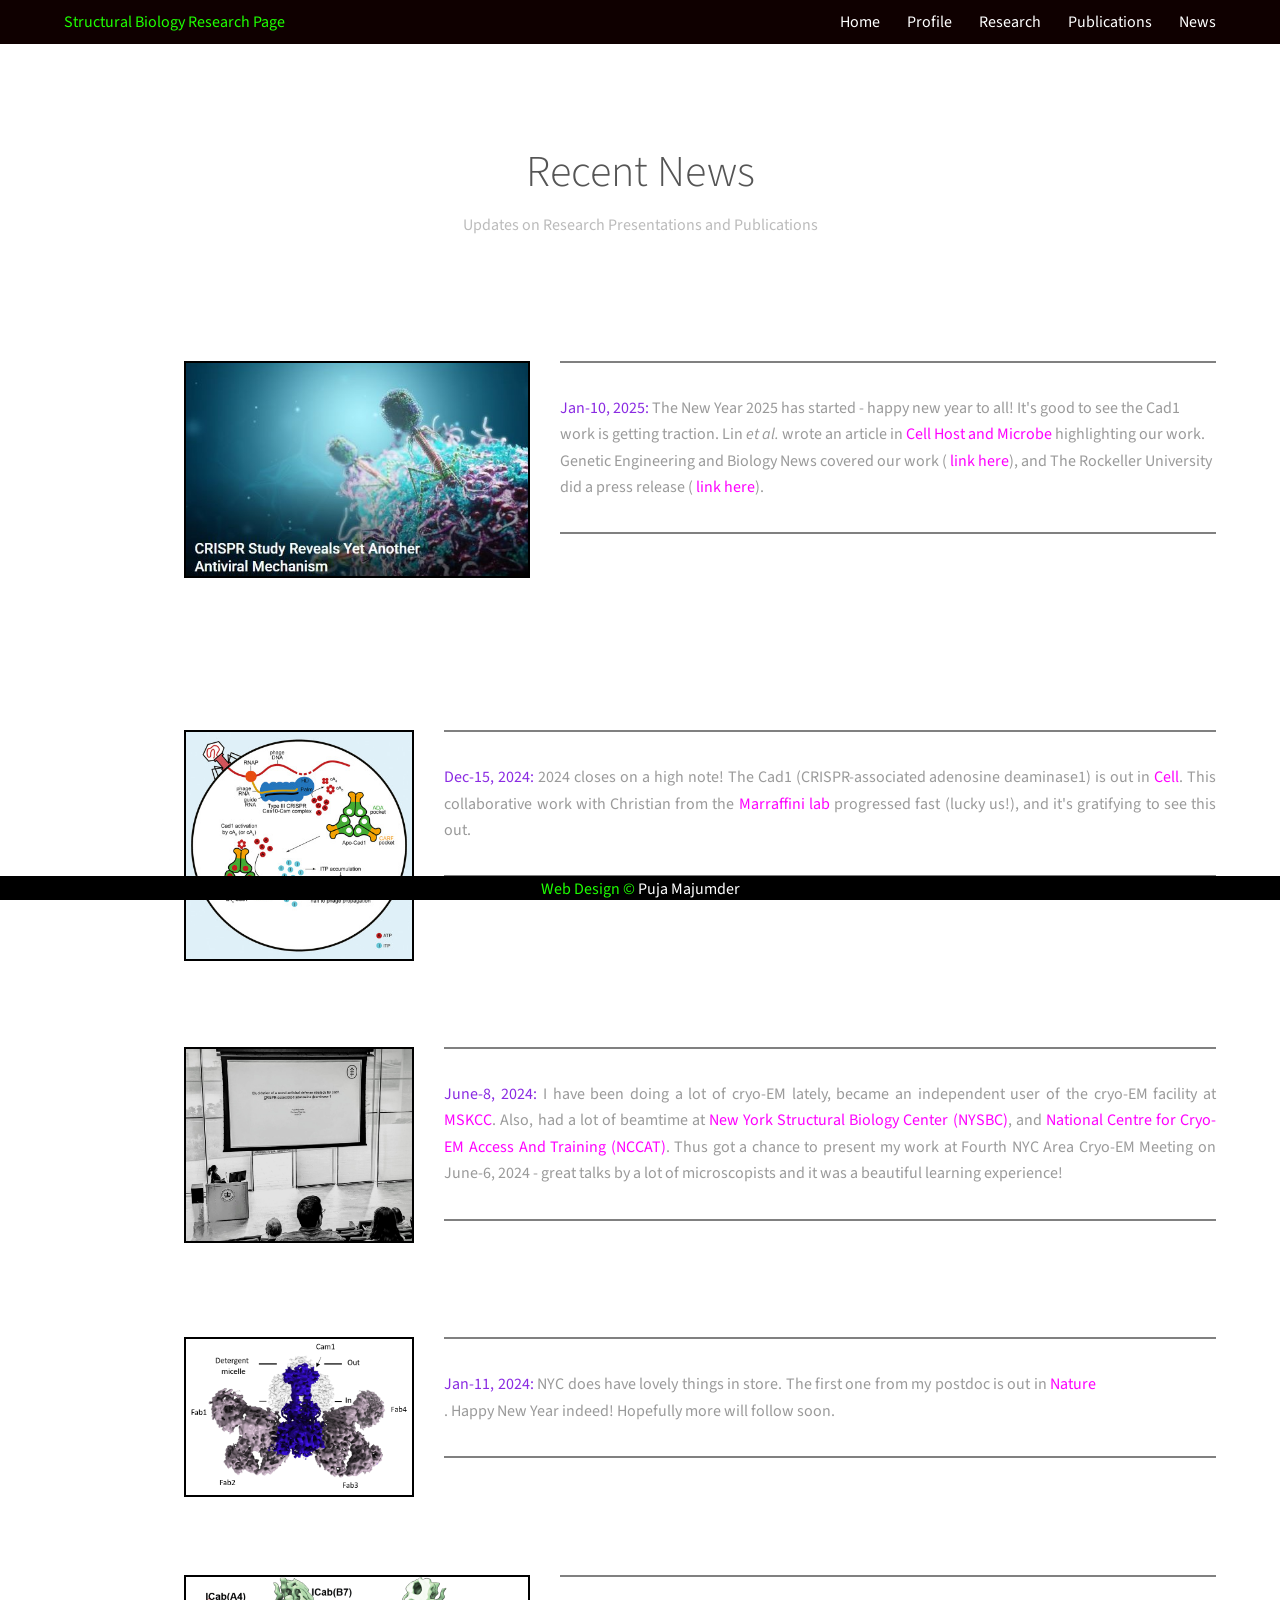
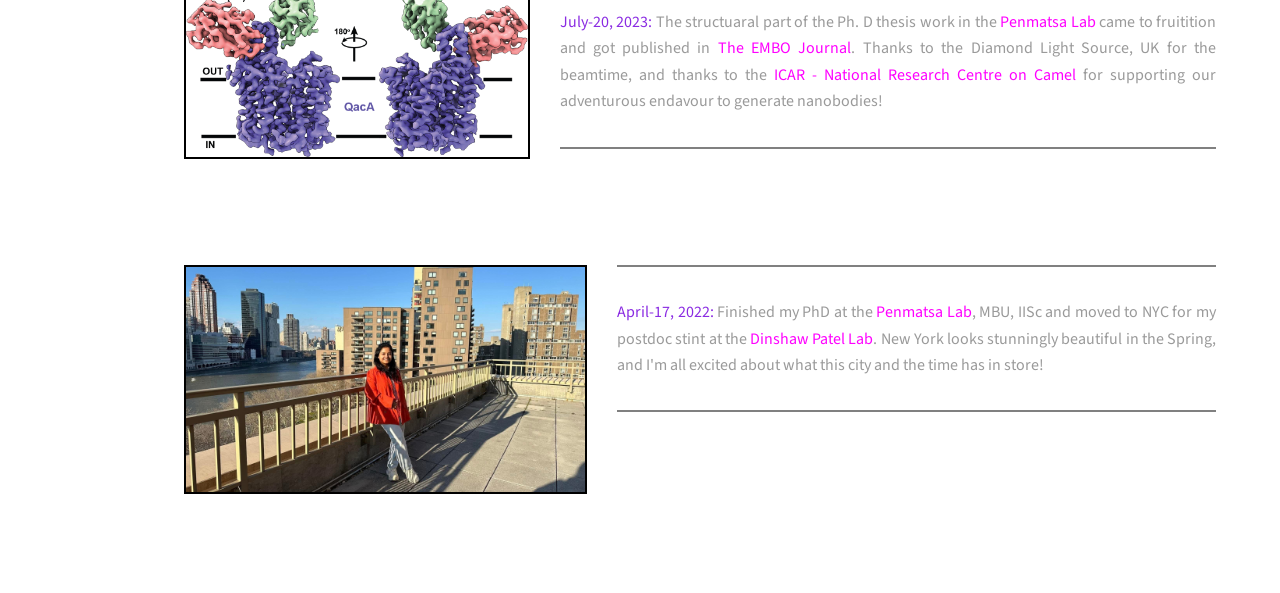
==== News.html @ 88f02978 "web1" ====
<!DOCTYPE HTML>
<!--
	Ahin's Research Page
	Designed by Ahin Roy from the 
	PROJECTION by Templated code 
-->
<html>
	<head>
		<title>News Page</title>
		<meta charset="utf-8" />
		<meta name="viewport" content="width=device-width, initial-scale=1" />
		<link rel="stylesheet" href="assets/css/main.css" />
	</head>
	<body class="subpage">

				<!-- Header -->
				<header id="header">
					<div class="inner">
						<a href="index.html" class="logo"><span style="color:rgb(30, 255, 0)">Structural Biology Research Page</span></a>
						<nav id="nav">
							<a href="index.html">Home</a>
							<a href="Team.html">Profile</a>
							<a href="Research.html">Research</a>
							<a href="Publications.html">Publications</a>
							<a href="News.html">News</a>

						</nav>
						<a href="#navPanel" class="navPanelToggle"><span class="fa fa-bars"></span></a>
					</div>
				</header>


		<!--Research-->
			<section id="Research" class="wrapper">
				
				<div class="inner">
					<header class="align-center">
						<h2>Recent News</h2>
						<p>Updates on Research Presentations and Publications</p>
					</header>
				</div>
				<br>


				<div class="inner">
					<img src="images/news/2025-Press_release.JPG" align="left" style="width: 30%; height: 30%; border: 2px solid black; margin: 0px 30px 0px 120px;"/>
					<hr style="height:2px;border-width:0;color:gray;background-color:gray">
					<p style="text-align:left; margin-right: 0px"> <span style="color:blueviolet;">Jan-10, 2025:</span> 
					The New Year 2025 has started - happy new year to all! It's good to see the Cad1 work is getting traction. Lin <i>et al.</i> wrote an article in 
					<a href="https://www.cell.com/cell-host-microbe/abstract/S1931-3128(24)00480-3" style="color:magenta; text-decoration:none"> Cell Host and Microbe</a> highlighting our work.
					Genetic Engineering and Biology News covered our work (<a href="https://www.genengnews.com/topics/genome-editing/crispr-study-reveals-yet-another-antiviral-mechanism/" style="color:magenta; text-decoration:none"> link here</a>),
					and The Rockeller University did a press release (<a href="https://www.rockefeller.edu/news/36859-a-new-chemistry-for-crispr/" style="color:magenta; text-decoration:none"> link here</a>).
					</p>
					<hr style="height:2px;border-width:0;color:gray;background-color:gray"> 
				</div>
					<br>
					<br>
					<br>
					<br>
					<br>



			<div class="inner">
				<img src="images/news/cell.jpg" align="left" style="width: 20%; height: 20%; border: 2px solid black; margin: 0px 30px 0px 120px;"/>
				<hr style="height:2px;border-width:0;color:gray;background-color:gray">
				<p style="text-align:justify; margin-right: 0px"> <span style="color:blueviolet;">Dec-15, 2024:</span> 
				2024 closes on a high note! The Cad1 (CRISPR-associated adenosine deaminase1) is out in <a href="https://doi.org/10.1016/j.cell.2024.10.002" style="color:magenta; text-decoration:none">Cell</a>.
				This collaborative work with Christian from the <a href="https://marraffini.rockefeller.edu/" style="color:magenta; text-decoration:none"> Marraffini lab</a> 
				progressed fast (lucky us!), and it's gratifying to see this out.  
				</p>
				<hr style="height:2px;border-width:0;color:gray;background-color:gray"> 
			</div>
				<br>
				<br>
				<br>
				<br>


			<div class="inner">
				<img src="images/news/NYC-meet.jpeg" align="left" style="width: 20%; height: 20%; border: 2px solid black; margin: 0px 30px 0px 120px;"/>
				<hr style="height:2px;border-width:0;color:gray;background-color:gray">
				<p style="text-align:justify; margin-right: 0px"> <span style="color:blueviolet;">June-8, 2024:</span> 
				I have been doing a lot of cryo-EM lately, became an independent user of the cryo-EM facility at <a href="https://www.mskcc.org/research/ski/core-facilities/structural-biology/ " style="color:magenta; text-decoration:none"> MSKCC</a>.
				Also, had a lot of beamtime at 
				<a href="https://nysbc.org/" style="color:magenta; text-decoration:none"> New York Structural Biology Center (NYSBC)</a>,
				and <a href="https://nccat.nysbc.org/" style="color:magenta; text-decoration:none"> National Centre for Cryo-EM Access And Training (NCCAT)</a>.
				Thus got a chance to present my work at Fourth NYC Area Cryo-EM Meeting on June-6, 2024 - great talks by a lot of microscopists and it was a beautiful learning 
				experience! 
				</p>
				<hr style="height:2px;border-width:0;color:gray;background-color:gray"> 
			</div>
				<br>
				<br>
			

			<div class="inner">
				<img src="images/news/Cam-1.png" align="left" style="width: 20%; height: 20%; border: 2px solid black; margin: 0px 30px 0px 120px;"/>
				<hr style="height:2px;border-width:0;color:gray;background-color:gray">
				<p style="text-align:justify; margin-right: 120px"> <span style="color:blueviolet;">Jan-11, 2024:</span> 
				 NYC does have lovely things in store. The first one from my postdoc is out in 
				<a href="https://doi.org/10.1038/s41586-023-06902-y" style="color:magenta; text-decoration:none"> Nature</a> </span>. Happy New Year indeed! 
				Hopefully more will follow soon.
				</p>
				<hr style="height:2px;border-width:0;color:gray;background-color:gray"> 
			</div>
				<br>
				<br>				

			
			<div class="inner">
				<img src="images/news/Qac-A.png" align="left" style="width: 30%; height: 30%; border: 2px solid black; margin: 0px 30px 0px 120px;"/>
				<hr style="height:2px;border-width:0;color:gray;background-color:gray">
				<p style="text-align:justify; margin-right: 0px"> <span style="color:blueviolet;">July-20, 2023:</span> 
				The structuaral part of the Ph. D thesis work in the <a href="https://aplabmbu.weebly.com/" style="color:magenta; text-decoration:none">Penmatsa Lab</a> came to 
				fruitition and got published in <a href="https://doi.org/10.15252/embj.2023113418" style="color:magenta; text-decoration:none"> The EMBO Journal</a>. Thanks to 
				the Diamond Light Source, UK for the beamtime, and thanks to the <a href="https://nrccamel.icar.gov.in/" style="color:magenta; text-decoration:none"> 
				ICAR - National Research Centre on Camel</a> for supporting our adventurous endavour to generate nanobodies! 
				</p>
				<hr style="height:2px;border-width:0;color:gray;background-color:gray"> 
			</div>
				<br>
				<br>	


			<div class="inner">
				<img src="images/news/NYC-move.jpeg" align="left" style="width: 35%; height: 35%; border: 2px solid black; margin: 0px 30px 0px 120px;"/>
				<hr style="height:2px;border-width:0;color:gray;background-color:gray">
				<p style="text-align:justify; margin-right: 0px"> <span style="color:blueviolet;">April-17, 2022:</span> 
					Finished my PhD at the <a href="https://aplabmbu.weebly.com/" style="color:magenta; text-decoration:none">Penmatsa Lab</a>, MBU, IISc and moved to 
					NYC for my postdoc stint at the <a href="https://www.mskcc.org/research/ski/labs/dinshaw-patel" style="color:magenta; text-decoration:none">Dinshaw Patel Lab</a>. 
					New York looks stunningly beautiful in the Spring, and I'm all excited about what this city and the time has in store! 
				</p>
				<hr style="height:2px;border-width:0;color:gray;background-color:gray"> 
			</div>
				<br>
				<br>


			</section>
				


		<!-- Footer -->
		<style>
			.footer {
			  position: fixed;
			  left: 0;
			  bottom: 0;
			  height: 1.5rem;
			  width: 100%;
			  background-color: black;
			  color: rgb(255, 255, 255);
			  text-align: center;
			}
			</style>
			
			<div class="footer">
				<div class="inner">
				  <p><span style="color:rgb(30, 255, 0)">Web Design <span>&#169;</span></span> Puja Majumder</p>
				</div>  
			</div> 
			</footer>	

		<!-- Scripts -->
			<script src="assets/js/jquery.min.js"></script>
			<script src="assets/js/skel.min.js"></script>
			<script src="assets/js/util.js"></script>
			<script src="assets/js/main.js"></script>

	</body>
</html>
---- assets/css/main.css ----
@charset "UTF-8";
@import url(font-awesome.min.css);
@import "https://fonts.googleapis.com/css?family=Source+Sans+Pro:300,400,600";

/*
	Projection by TEMPLATED
	templated.co @templatedco
	Released for free under the Creative Commons Attribution 3.0 license (templated.co/license)
*/

/* Reset */

	html, body, div, span, applet, object, iframe, h1, h2, h3, h4, h5, h6, p, blockquote, pre, a, abbr, acronym, address, big, cite, code, del, dfn, em, img, ins, kbd, q, s, samp, small, strike, strong, sub, sup, tt, var, b, u, i, center, dl, dt, dd, ol, ul, li, fieldset, form, label, legend, table, caption, tbody, tfoot, thead, tr, th, td, article, aside, canvas, details, embed, figure, figcaption, footer, header, hgroup, menu, nav, output, ruby, section, summary, time, mark, audio, video {
		margin: 0;
		padding: 0;
		border: 0;
		font-size: 100%;
		font: inherit;
		vertical-align: baseline;
	}

	article, aside, details, figcaption, figure, footer, header, hgroup, menu, nav, section {
		display: block;
	}

	body {
		line-height: 1;
	}

	ol, ul {
		list-style: none;
	}

	blockquote, q {
		quotes: none;
	}

	blockquote:before, blockquote:after, q:before, q:after {
		content: '';
		content: none;
	}

	table {
		border-collapse: collapse;
		border-spacing: 0;
	}

	body {
		-webkit-text-size-adjust: none;
	}

/* Box Model */

	*, *:before, *:after {
		-moz-box-sizing: border-box;
		-webkit-box-sizing: border-box;
		box-sizing: border-box;
	}

/* Containers */

	.container {
		margin-left: auto;
		margin-right: auto;
	}

	.container.\31 25\25 {
		width: 100%;
		max-width: 100em;
		min-width: 80em;
	}

	.container.\37 5\25 {
		width: 60em;
	}

	.container.\35 0\25 {
		width: 40em;
	}

	.container.\32 5\25 {
		width: 20em;
	}

	.container {
		width: 80em;
	}

	@media screen and (max-width: 1680px) {

		.container.\31 25\25 {
			width: 100%;
			max-width: 100em;
			min-width: 80em;
		}

		.container.\37 5\25 {
			width: 60em;
		}

		.container.\35 0\25 {
			width: 40em;
		}

		.container.\32 5\25 {
			width: 20em;
		}

		.container {
			width: 80em;
		}

	}

	@media screen and (max-width: 1280px) {

		.container.\31 25\25 {
			width: 100%;
			max-width: 81.25em;
			min-width: 65em;
		}

		.container.\37 5\25 {
			width: 48.75em;
		}

		.container.\35 0\25 {
			width: 32.5em;
		}

		.container.\32 5\25 {
			width: 16.25em;
		}

		.container {
			width: 65em;
		}

	}

	@media screen and (max-width: 980px) {

		.container.\31 25\25 {
			width: 100%;
			max-width: 112.5%;
			min-width: 90%;
		}

		.container.\37 5\25 {
			width: 67.5%;
		}

		.container.\35 0\25 {
			width: 45%;
		}

		.container.\32 5\25 {
			width: 22.5%;
		}

		.container {
			width: 90%;
		}

	}

	@media screen and (max-width: 736px) {

		.container.\31 25\25 {
			width: 100%;
			max-width: 112.5%;
			min-width: 90%;
		}

		.container.\37 5\25 {
			width: 67.5%;
		}

		.container.\35 0\25 {
			width: 45%;
		}

		.container.\32 5\25 {
			width: 22.5%;
		}

		.container {
			width: 90% !important;
		}

	}

	@media screen and (max-width: 480px) {

		.container.\31 25\25 {
			width: 100%;
			max-width: 112.5%;
			min-width: 90%;
		}

		.container.\37 5\25 {
			width: 67.5%;
		}

		.container.\35 0\25 {
			width: 45%;
		}

		.container.\32 5\25 {
			width: 22.5%;
		}

		.container {
			width: 90% !important;
		}

	}

/* Grid */

	.row {
		border-bottom: solid 1px transparent;
		-moz-box-sizing: border-box;
		-webkit-box-sizing: border-box;
		box-sizing: border-box;
	}

	.row > * {
		float: left;
		-moz-box-sizing: border-box;
		-webkit-box-sizing: border-box;
		box-sizing: border-box;
	}

	.row:after, .row:before {
		content: '';
		display: block;
		clear: both;
		height: 0;
	}

	.row.uniform > * > :first-child {
		margin-top: 0;
	}

	.row.uniform > * > :last-child {
		margin-bottom: 0;
	}

	.row.\30 \25 > * {
		padding: 0 0 0 0em;
	}

	.row.\30 \25 {
		margin: 0 0 -1px 0em;
	}

	.row.uniform.\30 \25 > * {
		padding: 0em 0 0 0em;
	}

	.row.uniform.\30 \25 {
		margin: 0em 0 -1px 0em;
	}

	.row > * {
		padding: 0 0 0 2em;
	}

	.row {
		margin: 0 0 -1px -2em;
	}

	.row.uniform > * {
		padding: 2em 0 0 2em;
	}

	.row.uniform {
		margin: -2em 0 -1px -2em;
	}

	.row.\32 00\25 > * {
		padding: 0 0 0 4em;
	}

	.row.\32 00\25 {
		margin: 0 0 -1px -4em;
	}

	.row.uniform.\32 00\25 > * {
		padding: 4em 0 0 4em;
	}

	.row.uniform.\32 00\25 {
		margin: -4em 0 -1px -4em;
	}

	.row.\31 50\25 > * {
		padding: 0 0 0 3em;
	}

	.row.\31 50\25 {
		margin: 0 0 -1px -3em;
	}

	.row.uniform.\31 50\25 > * {
		padding: 3em 0 0 3em;
	}

	.row.uniform.\31 50\25 {
		margin: -3em 0 -1px -3em;
	}

	.row.\35 0\25 > * {
		padding: 0 0 0 1em;
	}

	.row.\35 0\25 {
		margin: 0 0 -1px -1em;
	}

	.row.uniform.\35 0\25 > * {
		padding: 1em 0 0 1em;
	}

	.row.uniform.\35 0\25 {
		margin: -1em 0 -1px -1em;
	}

	.row.\32 5\25 > * {
		padding: 0 0 0 0.5em;
	}

	.row.\32 5\25 {
		margin: 0 0 -1px -0.5em;
	}

	.row.uniform.\32 5\25 > * {
		padding: 0.5em 0 0 0.5em;
	}

	.row.uniform.\32 5\25 {
		margin: -0.5em 0 -1px -0.5em;
	}

	.\31 2u, .\31 2u\24 {
		width: 100%;
		clear: none;
		margin-left: 0;
	}

	.\31 1u, .\31 1u\24 {
		width: 91.6666666667%;
		clear: none;
		margin-left: 0;
	}

	.\31 0u, .\31 0u\24 {
		width: 83.3333333333%;
		clear: none;
		margin-left: 0;
	}

	.\39 u, .\39 u\24 {
		width: 75%;
		clear: none;
		margin-left: 0;
	}

	.\38 u, .\38 u\24 {
		width: 66.6666666667%;
		clear: none;
		margin-left: 0;
	}

	.\37 u, .\37 u\24 {
		width: 58.3333333333%;
		clear: none;
		margin-left: 0;
	}

	.\36 u, .\36 u\24 {
		width: 50%;
		clear: none;
		margin-left: 0;
	}

	.\35 u, .\35 u\24 {
		width: 41.6666666667%;
		clear: none;
		margin-left: 0;
	}

	.\34 u, .\34 u\24 {
		width: 33.3333333333%;
		clear: none;
		margin-left: 0;
	}

	.\33 u, .\33 u\24 {
		width: 25%;
		clear: none;
		margin-left: 0;
	}

	.\32 u, .\32 u\24 {
		width: 16.6666666667%;
		clear: none;
		margin-left: 0;
	}

	.\31 u, .\31 u\24 {
		width: 8.3333333333%;
		clear: none;
		margin-left: 0;
	}

	.\31 2u\24 + *,
	.\31 1u\24 + *,
	.\31 0u\24 + *,
	.\39 u\24 + *,
	.\38 u\24 + *,
	.\37 u\24 + *,
	.\36 u\24 + *,
	.\35 u\24 + *,
	.\34 u\24 + *,
	.\33 u\24 + *,
	.\32 u\24 + *,
	.\31 u\24 + * {
		clear: left;
	}

	.\-11u {
		margin-left: 91.66667%;
	}

	.\-10u {
		margin-left: 83.33333%;
	}

	.\-9u {
		margin-left: 75%;
	}

	.\-8u {
		margin-left: 66.66667%;
	}

	.\-7u {
		margin-left: 58.33333%;
	}

	.\-6u {
		margin-left: 50%;
	}

	.\-5u {
		margin-left: 41.66667%;
	}

	.\-4u {
		margin-left: 33.33333%;
	}

	.\-3u {
		margin-left: 25%;
	}

	.\-2u {
		margin-left: 16.66667%;
	}

	.\-1u {
		margin-left: 8.33333%;
	}

	@media screen and (max-width: 1680px) {

		.row > * {
			padding: 0 0 0 2em;
		}

		.row {
			margin: 0 0 -1px -2em;
		}

		.row.uniform > * {
			padding: 2em 0 0 2em;
		}

		.row.uniform {
			margin: -2em 0 -1px -2em;
		}

		.row.\32 00\25 > * {
			padding: 0 0 0 4em;
		}

		.row.\32 00\25 {
			margin: 0 0 -1px -4em;
		}

		.row.uniform.\32 00\25 > * {
			padding: 4em 0 0 4em;
		}

		.row.uniform.\32 00\25 {
			margin: -4em 0 -1px -4em;
		}

		.row.\31 50\25 > * {
			padding: 0 0 0 3em;
		}

		.row.\31 50\25 {
			margin: 0 0 -1px -3em;
		}

		.row.uniform.\31 50\25 > * {
			padding: 3em 0 0 3em;
		}

		.row.uniform.\31 50\25 {
			margin: -3em 0 -1px -3em;
		}

		.row.\35 0\25 > * {
			padding: 0 0 0 1em;
		}

		.row.\35 0\25 {
			margin: 0 0 -1px -1em;
		}

		.row.uniform.\35 0\25 > * {
			padding: 1em 0 0 1em;
		}

		.row.uniform.\35 0\25 {
			margin: -1em 0 -1px -1em;
		}

		.row.\32 5\25 > * {
			padding: 0 0 0 0.5em;
		}

		.row.\32 5\25 {
			margin: 0 0 -1px -0.5em;
		}

		.row.uniform.\32 5\25 > * {
			padding: 0.5em 0 0 0.5em;
		}

		.row.uniform.\32 5\25 {
			margin: -0.5em 0 -1px -0.5em;
		}

		.\31 2u\28xlarge\29, .\31 2u\24\28xlarge\29 {
			width: 100%;
			clear: none;
			margin-left: 0;
		}

		.\31 1u\28xlarge\29, .\31 1u\24\28xlarge\29 {
			width: 91.6666666667%;
			clear: none;
			margin-left: 0;
		}

		.\31 0u\28xlarge\29, .\31 0u\24\28xlarge\29 {
			width: 83.3333333333%;
			clear: none;
			margin-left: 0;
		}

		.\39 u\28xlarge\29, .\39 u\24\28xlarge\29 {
			width: 75%;
			clear: none;
			margin-left: 0;
		}

		.\38 u\28xlarge\29, .\38 u\24\28xlarge\29 {
			width: 66.6666666667%;
			clear: none;
			margin-left: 0;
		}

		.\37 u\28xlarge\29, .\37 u\24\28xlarge\29 {
			width: 58.3333333333%;
			clear: none;
			margin-left: 0;
		}

		.\36 u\28xlarge\29, .\36 u\24\28xlarge\29 {
			width: 50%;
			clear: none;
			margin-left: 0;
		}

		.\35 u\28xlarge\29, .\35 u\24\28xlarge\29 {
			width: 41.6666666667%;
			clear: none;
			margin-left: 0;
		}

		.\34 u\28xlarge\29, .\34 u\24\28xlarge\29 {
			width: 33.3333333333%;
			clear: none;
			margin-left: 0;
		}

		.\33 u\28xlarge\29, .\33 u\24\28xlarge\29 {
			width: 25%;
			clear: none;
			margin-left: 0;
		}

		.\32 u\28xlarge\29, .\32 u\24\28xlarge\29 {
			width: 16.6666666667%;
			clear: none;
			margin-left: 0;
		}

		.\31 u\28xlarge\29, .\31 u\24\28xlarge\29 {
			width: 8.3333333333%;
			clear: none;
			margin-left: 0;
		}

		.\31 2u\24\28xlarge\29 + *,
		.\31 1u\24\28xlarge\29 + *,
		.\31 0u\24\28xlarge\29 + *,
		.\39 u\24\28xlarge\29 + *,
		.\38 u\24\28xlarge\29 + *,
		.\37 u\24\28xlarge\29 + *,
		.\36 u\24\28xlarge\29 + *,
		.\35 u\24\28xlarge\29 + *,
		.\34 u\24\28xlarge\29 + *,
		.\33 u\24\28xlarge\29 + *,
		.\32 u\24\28xlarge\29 + *,
		.\31 u\24\28xlarge\29 + * {
			clear: left;
		}

		.\-11u\28xlarge\29 {
			margin-left: 91.66667%;
		}

		.\-10u\28xlarge\29 {
			margin-left: 83.33333%;
		}

		.\-9u\28xlarge\29 {
			margin-left: 75%;
		}

		.\-8u\28xlarge\29 {
			margin-left: 66.66667%;
		}

		.\-7u\28xlarge\29 {
			margin-left: 58.33333%;
		}

		.\-6u\28xlarge\29 {
			margin-left: 50%;
		}

		.\-5u\28xlarge\29 {
			margin-left: 41.66667%;
		}

		.\-4u\28xlarge\29 {
			margin-left: 33.33333%;
		}

		.\-3u\28xlarge\29 {
			margin-left: 25%;
		}

		.\-2u\28xlarge\29 {
			margin-left: 16.66667%;
		}

		.\-1u\28xlarge\29 {
			margin-left: 8.33333%;
		}

	}

	@media screen and (max-width: 1280px) {

		.row > * {
			padding: 0 0 0 1.5em;
		}

		.row {
			margin: 0 0 -1px -1.5em;
		}

		.row.uniform > * {
			padding: 1.5em 0 0 1.5em;
		}

		.row.uniform {
			margin: -1.5em 0 -1px -1.5em;
		}

		.row.\32 00\25 > * {
			padding: 0 0 0 3em;
		}

		.row.\32 00\25 {
			margin: 0 0 -1px -3em;
		}

		.row.uniform.\32 00\25 > * {
			padding: 3em 0 0 3em;
		}

		.row.uniform.\32 00\25 {
			margin: -3em 0 -1px -3em;
		}

		.row.\31 50\25 > * {
			padding: 0 0 0 2.25em;
		}

		.row.\31 50\25 {
			margin: 0 0 -1px -2.25em;
		}

		.row.uniform.\31 50\25 > * {
			padding: 2.25em 0 0 2.25em;
		}

		.row.uniform.\31 50\25 {
			margin: -2.25em 0 -1px -2.25em;
		}

		.row.\35 0\25 > * {
			padding: 0 0 0 0.75em;
		}

		.row.\35 0\25 {
			margin: 0 0 -1px -0.75em;
		}

		.row.uniform.\35 0\25 > * {
			padding: 0.75em 0 0 0.75em;
		}

		.row.uniform.\35 0\25 {
			margin: -0.75em 0 -1px -0.75em;
		}

		.row.\32 5\25 > * {
			padding: 0 0 0 0.375em;
		}

		.row.\32 5\25 {
			margin: 0 0 -1px -0.375em;
		}

		.row.uniform.\32 5\25 > * {
			padding: 0.375em 0 0 0.375em;
		}

		.row.uniform.\32 5\25 {
			margin: -0.375em 0 -1px -0.375em;
		}

		.\31 2u\28large\29, .\31 2u\24\28large\29 {
			width: 100%;
			clear: none;
			margin-left: 0;
		}

		.\31 1u\28large\29, .\31 1u\24\28large\29 {
			width: 91.6666666667%;
			clear: none;
			margin-left: 0;
		}

		.\31 0u\28large\29, .\31 0u\24\28large\29 {
			width: 83.3333333333%;
			clear: none;
			margin-left: 0;
		}

		.\39 u\28large\29, .\39 u\24\28large\29 {
			width: 75%;
			clear: none;
			margin-left: 0;
		}

		.\38 u\28large\29, .\38 u\24\28large\29 {
			width: 66.6666666667%;
			clear: none;
			margin-left: 0;
		}

		.\37 u\28large\29, .\37 u\24\28large\29 {
			width: 58.3333333333%;
			clear: none;
			margin-left: 0;
		}

		.\36 u\28large\29, .\36 u\24\28large\29 {
			width: 50%;
			clear: none;
			margin-left: 0;
		}

		.\35 u\28large\29, .\35 u\24\28large\29 {
			width: 41.6666666667%;
			clear: none;
			margin-left: 0;
		}

		.\34 u\28large\29, .\34 u\24\28large\29 {
			width: 33.3333333333%;
			clear: none;
			margin-left: 0;
		}

		.\33 u\28large\29, .\33 u\24\28large\29 {
			width: 25%;
			clear: none;
			margin-left: 0;
		}

		.\32 u\28large\29, .\32 u\24\28large\29 {
			width: 16.6666666667%;
			clear: none;
			margin-left: 0;
		}

		.\31 u\28large\29, .\31 u\24\28large\29 {
			width: 8.3333333333%;
			clear: none;
			margin-left: 0;
		}

		.\31 2u\24\28large\29 + *,
		.\31 1u\24\28large\29 + *,
		.\31 0u\24\28large\29 + *,
		.\39 u\24\28large\29 + *,
		.\38 u\24\28large\29 + *,
		.\37 u\24\28large\29 + *,
		.\36 u\24\28large\29 + *,
		.\35 u\24\28large\29 + *,
		.\34 u\24\28large\29 + *,
		.\33 u\24\28large\29 + *,
		.\32 u\24\28large\29 + *,
		.\31 u\24\28large\29 + * {
			clear: left;
		}

		.\-11u\28large\29 {
			margin-left: 91.66667%;
		}

		.\-10u\28large\29 {
			margin-left: 83.33333%;
		}

		.\-9u\28large\29 {
			margin-left: 75%;
		}

		.\-8u\28large\29 {
			margin-left: 66.66667%;
		}

		.\-7u\28large\29 {
			margin-left: 58.33333%;
		}

		.\-6u\28large\29 {
			margin-left: 50%;
		}

		.\-5u\28large\29 {
			margin-left: 41.66667%;
		}

		.\-4u\28large\29 {
			margin-left: 33.33333%;
		}

		.\-3u\28large\29 {
			margin-left: 25%;
		}

		.\-2u\28large\29 {
			margin-left: 16.66667%;
		}

		.\-1u\28large\29 {
			margin-left: 8.33333%;
		}

	}

	@media screen and (max-width: 980px) {

		.row > * {
			padding: 0 0 0 1.5em;
		}

		.row {
			margin: 0 0 -1px -1.5em;
		}

		.row.uniform > * {
			padding: 1.5em 0 0 1.5em;
		}

		.row.uniform {
			margin: -1.5em 0 -1px -1.5em;
		}

		.row.\32 00\25 > * {
			padding: 0 0 0 3em;
		}

		.row.\32 00\25 {
			margin: 0 0 -1px -3em;
		}

		.row.uniform.\32 00\25 > * {
			padding: 3em 0 0 3em;
		}

		.row.uniform.\32 00\25 {
			margin: -3em 0 -1px -3em;
		}

		.row.\31 50\25 > * {
			padding: 0 0 0 2.25em;
		}

		.row.\31 50\25 {
			margin: 0 0 -1px -2.25em;
		}

		.row.uniform.\31 50\25 > * {
			padding: 2.25em 0 0 2.25em;
		}

		.row.uniform.\31 50\25 {
			margin: -2.25em 0 -1px -2.25em;
		}

		.row.\35 0\25 > * {
			padding: 0 0 0 0.75em;
		}

		.row.\35 0\25 {
			margin: 0 0 -1px -0.75em;
		}

		.row.uniform.\35 0\25 > * {
			padding: 0.75em 0 0 0.75em;
		}

		.row.uniform.\35 0\25 {
			margin: -0.75em 0 -1px -0.75em;
		}

		.row.\32 5\25 > * {
			padding: 0 0 0 0.375em;
		}

		.row.\32 5\25 {
			margin: 0 0 -1px -0.375em;
		}

		.row.uniform.\32 5\25 > * {
			padding: 0.375em 0 0 0.375em;
		}

		.row.uniform.\32 5\25 {
			margin: -0.375em 0 -1px -0.375em;
		}

		.\31 2u\28medium\29, .\31 2u\24\28medium\29 {
			width: 100%;
			clear: none;
			margin-left: 0;
		}

		.\31 1u\28medium\29, .\31 1u\24\28medium\29 {
			width: 91.6666666667%;
			clear: none;
			margin-left: 0;
		}

		.\31 0u\28medium\29, .\31 0u\24\28medium\29 {
			width: 83.3333333333%;
			clear: none;
			margin-left: 0;
		}

		.\39 u\28medium\29, .\39 u\24\28medium\29 {
			width: 75%;
			clear: none;
			margin-left: 0;
		}

		.\38 u\28medium\29, .\38 u\24\28medium\29 {
			width: 66.6666666667%;
			clear: none;
			margin-left: 0;
		}

		.\37 u\28medium\29, .\37 u\24\28medium\29 {
			width: 58.3333333333%;
			clear: none;
			margin-left: 0;
		}

		.\36 u\28medium\29, .\36 u\24\28medium\29 {
			width: 50%;
			clear: none;
			margin-left: 0;
		}

		.\35 u\28medium\29, .\35 u\24\28medium\29 {
			width: 41.6666666667%;
			clear: none;
			margin-left: 0;
		}

		.\34 u\28medium\29, .\34 u\24\28medium\29 {
			width: 33.3333333333%;
			clear: none;
			margin-left: 0;
		}

		.\33 u\28medium\29, .\33 u\24\28medium\29 {
			width: 25%;
			clear: none;
			margin-left: 0;
		}

		.\32 u\28medium\29, .\32 u\24\28medium\29 {
			width: 16.6666666667%;
			clear: none;
			margin-left: 0;
		}

		.\31 u\28medium\29, .\31 u\24\28medium\29 {
			width: 8.3333333333%;
			clear: none;
			margin-left: 0;
		}

		.\31 2u\24\28medium\29 + *,
		.\31 1u\24\28medium\29 + *,
		.\31 0u\24\28medium\29 + *,
		.\39 u\24\28medium\29 + *,
		.\38 u\24\28medium\29 + *,
		.\37 u\24\28medium\29 + *,
		.\36 u\24\28medium\29 + *,
		.\35 u\24\28medium\29 + *,
		.\34 u\24\28medium\29 + *,
		.\33 u\24\28medium\29 + *,
		.\32 u\24\28medium\29 + *,
		.\31 u\24\28medium\29 + * {
			clear: left;
		}

		.\-11u\28medium\29 {
			margin-left: 91.66667%;
		}

		.\-10u\28medium\29 {
			margin-left: 83.33333%;
		}

		.\-9u\28medium\29 {
			margin-left: 75%;
		}

		.\-8u\28medium\29 {
			margin-left: 66.66667%;
		}

		.\-7u\28medium\29 {
			margin-left: 58.33333%;
		}

		.\-6u\28medium\29 {
			margin-left: 50%;
		}

		.\-5u\28medium\29 {
			margin-left: 41.66667%;
		}

		.\-4u\28medium\29 {
			margin-left: 33.33333%;
		}

		.\-3u\28medium\29 {
			margin-left: 25%;
		}

		.\-2u\28medium\29 {
			margin-left: 16.66667%;
		}

		.\-1u\28medium\29 {
			margin-left: 8.33333%;
		}

	}

	@media screen and (max-width: 736px) {

		.row > * {
			padding: 0 0 0 1.25em;
		}

		.row {
			margin: 0 0 -1px -1.25em;
		}

		.row.uniform > * {
			padding: 1.25em 0 0 1.25em;
		}

		.row.uniform {
			margin: -1.25em 0 -1px -1.25em;
		}

		.row.\32 00\25 > * {
			padding: 0 0 0 2.5em;
		}

		.row.\32 00\25 {
			margin: 0 0 -1px -2.5em;
		}

		.row.uniform.\32 00\25 > * {
			padding: 2.5em 0 0 2.5em;
		}

		.row.uniform.\32 00\25 {
			margin: -2.5em 0 -1px -2.5em;
		}

		.row.\31 50\25 > * {
			padding: 0 0 0 1.875em;
		}

		.row.\31 50\25 {
			margin: 0 0 -1px -1.875em;
		}

		.row.uniform.\31 50\25 > * {
			padding: 1.875em 0 0 1.875em;
		}

		.row.uniform.\31 50\25 {
			margin: -1.875em 0 -1px -1.875em;
		}

		.row.\35 0\25 > * {
			padding: 0 0 0 0.625em;
		}

		.row.\35 0\25 {
			margin: 0 0 -1px -0.625em;
		}

		.row.uniform.\35 0\25 > * {
			padding: 0.625em 0 0 0.625em;
		}

		.row.uniform.\35 0\25 {
			margin: -0.625em 0 -1px -0.625em;
		}

		.row.\32 5\25 > * {
			padding: 0 0 0 0.3125em;
		}

		.row.\32 5\25 {
			margin: 0 0 -1px -0.3125em;
		}

		.row.uniform.\32 5\25 > * {
			padding: 0.3125em 0 0 0.3125em;
		}

		.row.uniform.\32 5\25 {
			margin: -0.3125em 0 -1px -0.3125em;
		}

		.\31 2u\28small\29, .\31 2u\24\28small\29 {
			width: 100%;
			clear: none;
			margin-left: 0;
		}

		.\31 1u\28small\29, .\31 1u\24\28small\29 {
			width: 91.6666666667%;
			clear: none;
			margin-left: 0;
		}

		.\31 0u\28small\29, .\31 0u\24\28small\29 {
			width: 83.3333333333%;
			clear: none;
			margin-left: 0;
		}

		.\39 u\28small\29, .\39 u\24\28small\29 {
			width: 75%;
			clear: none;
			margin-left: 0;
		}

		.\38 u\28small\29, .\38 u\24\28small\29 {
			width: 66.6666666667%;
			clear: none;
			margin-left: 0;
		}

		.\37 u\28small\29, .\37 u\24\28small\29 {
			width: 58.3333333333%;
			clear: none;
			margin-left: 0;
		}

		.\36 u\28small\29, .\36 u\24\28small\29 {
			width: 50%;
			clear: none;
			margin-left: 0;
		}

		.\35 u\28small\29, .\35 u\24\28small\29 {
			width: 41.6666666667%;
			clear: none;
			margin-left: 0;
		}

		.\34 u\28small\29, .\34 u\24\28small\29 {
			width: 33.3333333333%;
			clear: none;
			margin-left: 0;
		}

		.\33 u\28small\29, .\33 u\24\28small\29 {
			width: 25%;
			clear: none;
			margin-left: 0;
		}

		.\32 u\28small\29, .\32 u\24\28small\29 {
			width: 16.6666666667%;
			clear: none;
			margin-left: 0;
		}

		.\31 u\28small\29, .\31 u\24\28small\29 {
			width: 8.3333333333%;
			clear: none;
			margin-left: 0;
		}

		.\31 2u\24\28small\29 + *,
		.\31 1u\24\28small\29 + *,
		.\31 0u\24\28small\29 + *,
		.\39 u\24\28small\29 + *,
		.\38 u\24\28small\29 + *,
		.\37 u\24\28small\29 + *,
		.\36 u\24\28small\29 + *,
		.\35 u\24\28small\29 + *,
		.\34 u\24\28small\29 + *,
		.\33 u\24\28small\29 + *,
		.\32 u\24\28small\29 + *,
		.\31 u\24\28small\29 + * {
			clear: left;
		}

		.\-11u\28small\29 {
			margin-left: 91.66667%;
		}

		.\-10u\28small\29 {
			margin-left: 83.33333%;
		}

		.\-9u\28small\29 {
			margin-left: 75%;
		}

		.\-8u\28small\29 {
			margin-left: 66.66667%;
		}

		.\-7u\28small\29 {
			margin-left: 58.33333%;
		}

		.\-6u\28small\29 {
			margin-left: 50%;
		}

		.\-5u\28small\29 {
			margin-left: 41.66667%;
		}

		.\-4u\28small\29 {
			margin-left: 33.33333%;
		}

		.\-3u\28small\29 {
			margin-left: 25%;
		}

		.\-2u\28small\29 {
			margin-left: 16.66667%;
		}

		.\-1u\28small\29 {
			margin-left: 8.33333%;
		}

	}

	@media screen and (max-width: 480px) {

		.row > * {
			padding: 0 0 0 1.25em;
		}

		.row {
			margin: 0 0 -1px -1.25em;
		}

		.row.uniform > * {
			padding: 1.25em 0 0 1.25em;
		}

		.row.uniform {
			margin: -1.25em 0 -1px -1.25em;
		}

		.row.\32 00\25 > * {
			padding: 0 0 0 2.5em;
		}

		.row.\32 00\25 {
			margin: 0 0 -1px -2.5em;
		}

		.row.uniform.\32 00\25 > * {
			padding: 2.5em 0 0 2.5em;
		}

		.row.uniform.\32 00\25 {
			margin: -2.5em 0 -1px -2.5em;
		}

		.row.\31 50\25 > * {
			padding: 0 0 0 1.875em;
		}

		.row.\31 50\25 {
			margin: 0 0 -1px -1.875em;
		}

		.row.uniform.\31 50\25 > * {
			padding: 1.875em 0 0 1.875em;
		}

		.row.uniform.\31 50\25 {
			margin: -1.875em 0 -1px -1.875em;
		}

		.row.\35 0\25 > * {
			padding: 0 0 0 0.625em;
		}

		.row.\35 0\25 {
			margin: 0 0 -1px -0.625em;
		}

		.row.uniform.\35 0\25 > * {
			padding: 0.625em 0 0 0.625em;
		}

		.row.uniform.\35 0\25 {
			margin: -0.625em 0 -1px -0.625em;
		}

		.row.\32 5\25 > * {
			padding: 0 0 0 0.3125em;
		}

		.row.\32 5\25 {
			margin: 0 0 -1px -0.3125em;
		}

		.row.uniform.\32 5\25 > * {
			padding: 0.3125em 0 0 0.3125em;
		}

		.row.uniform.\32 5\25 {
			margin: -0.3125em 0 -1px -0.3125em;
		}

		.\31 2u\28xsmall\29, .\31 2u\24\28xsmall\29 {
			width: 100%;
			clear: none;
			margin-left: 0;
		}

		.\31 1u\28xsmall\29, .\31 1u\24\28xsmall\29 {
			width: 91.6666666667%;
			clear: none;
			margin-left: 0;
		}

		.\31 0u\28xsmall\29, .\31 0u\24\28xsmall\29 {
			width: 83.3333333333%;
			clear: none;
			margin-left: 0;
		}

		.\39 u\28xsmall\29, .\39 u\24\28xsmall\29 {
			width: 75%;
			clear: none;
			margin-left: 0;
		}

		.\38 u\28xsmall\29, .\38 u\24\28xsmall\29 {
			width: 66.6666666667%;
			clear: none;
			margin-left: 0;
		}

		.\37 u\28xsmall\29, .\37 u\24\28xsmall\29 {
			width: 58.3333333333%;
			clear: none;
			margin-left: 0;
		}

		.\36 u\28xsmall\29, .\36 u\24\28xsmall\29 {
			width: 50%;
			clear: none;
			margin-left: 0;
		}

		.\35 u\28xsmall\29, .\35 u\24\28xsmall\29 {
			width: 41.6666666667%;
			clear: none;
			margin-left: 0;
		}

		.\34 u\28xsmall\29, .\34 u\24\28xsmall\29 {
			width: 33.3333333333%;
			clear: none;
			margin-left: 0;
		}

		.\33 u\28xsmall\29, .\33 u\24\28xsmall\29 {
			width: 25%;
			clear: none;
			margin-left: 0;
		}

		.\32 u\28xsmall\29, .\32 u\24\28xsmall\29 {
			width: 16.6666666667%;
			clear: none;
			margin-left: 0;
		}

		.\31 u\28xsmall\29, .\31 u\24\28xsmall\29 {
			width: 8.3333333333%;
			clear: none;
			margin-left: 0;
		}

		.\31 2u\24\28xsmall\29 + *,
		.\31 1u\24\28xsmall\29 + *,
		.\31 0u\24\28xsmall\29 + *,
		.\39 u\24\28xsmall\29 + *,
		.\38 u\24\28xsmall\29 + *,
		.\37 u\24\28xsmall\29 + *,
		.\36 u\24\28xsmall\29 + *,
		.\35 u\24\28xsmall\29 + *,
		.\34 u\24\28xsmall\29 + *,
		.\33 u\24\28xsmall\29 + *,
		.\32 u\24\28xsmall\29 + *,
		.\31 u\24\28xsmall\29 + * {
			clear: left;
		}

		.\-11u\28xsmall\29 {
			margin-left: 91.66667%;
		}

		.\-10u\28xsmall\29 {
			margin-left: 83.33333%;
		}

		.\-9u\28xsmall\29 {
			margin-left: 75%;
		}

		.\-8u\28xsmall\29 {
			margin-left: 66.66667%;
		}

		.\-7u\28xsmall\29 {
			margin-left: 58.33333%;
		}

		.\-6u\28xsmall\29 {
			margin-left: 50%;
		}

		.\-5u\28xsmall\29 {
			margin-left: 41.66667%;
		}

		.\-4u\28xsmall\29 {
			margin-left: 33.33333%;
		}

		.\-3u\28xsmall\29 {
			margin-left: 25%;
		}

		.\-2u\28xsmall\29 {
			margin-left: 16.66667%;
		}

		.\-1u\28xsmall\29 {
			margin-left: 8.33333%;
		}

	}

/* Basic */

	@-ms-viewport {
		width: device-width;
	}

	body {
		-ms-overflow-style: scrollbar;
	}

	@media screen and (max-width: 480px) {

		html, body {
			min-width: 320px;
		}

	}

	body {
		background: #fff;
	}

		body.is-loading *, body.is-loading *:before, body.is-loading *:after {
			-moz-animation: none !important;
			-webkit-animation: none !important;
			-ms-animation: none !important;
			animation: none !important;
			-moz-transition: none !important;
			-webkit-transition: none !important;
			-ms-transition: none !important;
			transition: none !important;
		}

/* Type */

	body, input, select, textarea {
		color: #9a9a9a;
		font-family: "Source Sans Pro", Arial, Helvetica, sans-serif;
		font-size: 14pt;
		font-weight: 400;
		line-height: 1.65;
	}

		@media screen and (max-width: 1680px) {

			body, input, select, textarea {
				font-size: 12pt;
			}

		}

		@media screen and (max-width: 1280px) {

			body, input, select, textarea {
				font-size: 12pt;
			}

		}

		@media screen and (max-width: 980px) {

			body, input, select, textarea {
				font-size: 12pt;
			}

		}

		@media screen and (max-width: 736px) {

			body, input, select, textarea {
				font-size: 12pt;
			}

		}

		@media screen and (max-width: 480px) {

			body, input, select, textarea {
				font-size: 12pt;
			}

		}

	a {
		color: #6cc091;
		text-decoration: underline;
	}

		a:hover {
			text-decoration: none;
		}

	strong, b {
		color: #555;
		font-weight: 600;
	}

	em, i {
		font-style: italic;
	}

	p {
		margin: 0 0 2em 0;
	}

	h1, h2, h3, h4, h5, h6 {
		color: #555;
		font-weight: 400;
		line-height: 1.5;
		margin: 0 0 1em 0;
	}

		h1 a, h2 a, h3 a, h4 a, h5 a, h6 a {
			color: inherit;
			text-decoration: none;
		}

	h2 {
		font-size: 1.85em;
		font-weight: 300;
	}

	h3 {
		font-size: 1.75em;
	}

		@media screen and (max-width: 480px) {

			h3 {
				font-size: 1.25em;
			}

		}

	h4 {
		font-size: 1.5em;
	}

	h5 {
		font-size: 0.9em;
	}

	h6 {
		font-size: 0.7em;
	}

	sub {
		font-size: 0.8em;
		position: relative;
		top: 0.5em;
	}

	sup {
		font-size: 0.8em;
		position: relative;
		top: -0.5em;
	}

	blockquote {
		border-left: solid 4px #dbdbdb;
		font-style: italic;
		margin: 0 0 2em 0;
		padding: 0.5em 0 0.5em 2em;
	}

	code {
		background: rgba(144, 144, 144, 0.075);
		border-radius: 0;
		border: solid 1px #dbdbdb;
		font-family: "Courier New", monospace;
		font-size: 0.9em;
		margin: 0 0.25em;
		padding: 0.25em 0.65em;
	}

	pre {
		-webkit-overflow-scrolling: touch;
		font-family: "Courier New", monospace;
		font-size: 0.9em;
		margin: 0 0 2em 0;
	}

		pre code {
			display: block;
			line-height: 1.75;
			padding: 1em 1.5em;
			overflow-x: auto;
		}

	hr {
		border: 0;
		border-bottom: solid 1px #dbdbdb;
		margin: 2em 0;
	}

		hr.major {
			margin: 3em 0;
		}

	.align-left {
		text-align: left;
	}

	.align-center {
		text-align: center;
	}

	.align-right {
		text-align: right;
	}

	.inner {
		max-width: 75em;
		margin: 0 auto;
	}

		@media screen and (max-width: 1280px) {

			.inner {
				max-width: 90%;
			}

		}

		@media screen and (max-width: 480px) {

			.inner {
				max-width: 90%;
			}

		}

/* Section/Article */

	section.special, article.special {
		text-align: center;
	}

		section.special article, article.special article {
			text-align: left;
		}

	section.wrapper, article.wrapper {
		padding: 6em 0;
	}

		section.wrapper header, article.wrapper header {
			margin-bottom: 4em;
		}

			section.wrapper header h2, article.wrapper header h2 {
				font-size: 2.75em;
				margin: 0 0 .5em 0;
			}

			section.wrapper header p, article.wrapper header p {
				font-size: 1em;
			}

		section.wrapper article header, article.wrapper article header {
			margin: 0;
		}

		@media screen and (max-width: 980px) {

			section.wrapper, article.wrapper {
				padding: 4em 0;
			}

		}

		@media screen and (max-width: 736px) {

			section.wrapper, article.wrapper {
				padding: 3em 0;
			}

				section.wrapper header, article.wrapper header {
					margin-bottom: 2em;
				}

					section.wrapper header h2, article.wrapper header h2 {
						font-size: 2em;
					}

					section.wrapper header p, article.wrapper header p {
						font-size: .9em;
					}

		}

		@media screen and (max-width: 480px) {

			section.wrapper article, article.wrapper article {
				text-align: center;
			}

		}

	header p {
		color: #bbb;
		position: relative;
		margin: 0 0 1.5em 0;
	}

	header h2 + p {
		font-size: 1.25em;
		margin-top: -1em;
	}

	header h3 + p {
		font-size: 1.1em;
		margin-top: -0.8em;
	}

	header h4 + p,
	header h5 + p,
	header h6 + p {
		font-size: 0.9em;
		margin-top: -0.6em;
	}

/* Flex */

	.flex {
		display: -ms-flexbox;
		-ms-flex-wrap: wrap;
		-ms-flex-pack: justify;
		-moz-justify-content: space-between;
		-webkit-justify-content: space-between;
		-ms-justify-content: space-between;
		justify-content: space-between;
		display: -moz-flex;
		display: -webkit-flex;
		display: -ms-flex;
		display: flex;
		-moz-flex-wrap: wrap;
		-webkit-flex-wrap: wrap;
		-ms-flex-wrap: wrap;
		flex-wrap: wrap;
		width: 100%;
	}

		.flex.flex-2 {
			-moz-justify-content: space-between;
			-webkit-justify-content: space-between;
			-ms-justify-content: space-between;
			justify-content: space-between;
		}

			.flex.flex-2 article {
				width: 50%;
			}

		@media screen and (max-width: 980px) {

			.flex.flex-2 article {
				width: 100%;
				margin-bottom: 3em;
			}

				.flex.flex-2 article:last-child {
					margin-bottom: 0;
				}

		}

		@media screen and (max-width: 480px) {

			.flex.flex-2 br {
				display: none;
			}

		}

/* Form */

	form {
		margin: 0 0 2em 0;
	}

		form .field {
			margin-bottom: 1.5em;
		}

			form .field.half {
				display: inline-block;
				width: 48%;
			}

				form .field.half.first {
					margin-right: 3%;
				}

		@media screen and (max-width: 980px) {

			form .field.half {
				display: block;
				width: 100%;
			}

				form .field.half.first {
					margin-right: 0;
				}

		}

	label {
		color: #555;
		display: block;
		font-size: 0.9em;
		font-weight: 600;
		margin: 0 0 1em 0;
	}

	input[type="text"],
	input[type="password"],
	input[type="email"],
	input[type="tel"],
	select,
	textarea {
		-moz-appearance: none;
		-webkit-appearance: none;
		-ms-appearance: none;
		appearance: none;
		background: #6cc091;
		border-radius: 10px;
		border: none;
		border: solid 2px #8dcca9;
		color: #fff;
		display: block;
		outline: 0;
		padding: 0 1em;
		text-decoration: none;
		width: 100%;
	}

		input[type="text"]:invalid,
		input[type="password"]:invalid,
		input[type="email"]:invalid,
		input[type="tel"]:invalid,
		select:invalid,
		textarea:invalid {
			box-shadow: none;
		}

		input[type="text"]:focus,
		input[type="password"]:focus,
		input[type="email"]:focus,
		input[type="tel"]:focus,
		select:focus,
		textarea:focus {
			border-color: #4bae77;
			box-shadow: 0 0 0 1px #4bae77;
		}

	.select-wrapper {
		text-decoration: none;
		display: block;
		position: relative;
	}

		.select-wrapper:before {
			content: "";
			-moz-osx-font-smoothing: grayscale;
			-webkit-font-smoothing: antialiased;
			font-family: FontAwesome;
			font-style: normal;
			font-weight: normal;
			text-transform: none !important;
		}

		.select-wrapper:before {
			color: #fff;
			display: block;
			height: 2.75em;
			line-height: 2.75em;
			pointer-events: none;
			position: absolute;
			right: 0;
			text-align: center;
			top: 0;
			width: 2.75em;
		}

		.select-wrapper select::-ms-expand {
			display: none;
		}

	input[type="text"],
	input[type="password"],
	input[type="email"],
	select {
		height: 2.75em;
	}

	textarea {
		padding: 0.75em 1em;
	}

	input[type="checkbox"],
	input[type="radio"] {
		-moz-appearance: none;
		-webkit-appearance: none;
		-ms-appearance: none;
		appearance: none;
		display: block;
		float: left;
		margin-right: -2em;
		opacity: 0;
		width: 1em;
		z-index: -1;
	}

		input[type="checkbox"] + label,
		input[type="radio"] + label {
			text-decoration: none;
			color: #9a9a9a;
			cursor: pointer;
			display: inline-block;
			font-size: 1em;
			font-weight: 400;
			padding-left: 2.4em;
			padding-right: 0.75em;
			position: relative;
		}

			input[type="checkbox"] + label:before,
			input[type="radio"] + label:before {
				-moz-osx-font-smoothing: grayscale;
				-webkit-font-smoothing: antialiased;
				font-family: FontAwesome;
				font-style: normal;
				font-weight: normal;
				text-transform: none !important;
			}

			input[type="checkbox"] + label:before,
			input[type="radio"] + label:before {
				background: rgba(144, 144, 144, 0.075);
				border-radius: 0;
				border: solid 1px #8dcca9;
				content: '';
				display: inline-block;
				height: 1.65em;
				left: 0;
				line-height: 1.58125em;
				position: absolute;
				text-align: center;
				top: 0;
				width: 1.65em;
			}

		input[type="checkbox"]:checked + label:before,
		input[type="radio"]:checked + label:before {
			background: #6cc091;
			border-color: #6cc091;
			color: #ffffff;
			content: '\f00c';
		}

		input[type="checkbox"]:focus + label:before,
		input[type="radio"]:focus + label:before {
			border-color: #6cc091;
			box-shadow: 0 0 0 1px #6cc091;
		}

	input[type="checkbox"] + label:before {
		border-radius: 0;
	}

	input[type="radio"] + label:before {
		border-radius: 100%;
	}

	::-webkit-input-placeholder {
		color: #c4e5d3 !important;
		opacity: 1.0;
	}

	:-moz-placeholder {
		color: #c4e5d3 !important;
		opacity: 1.0;
	}

	::-moz-placeholder {
		color: #c4e5d3 !important;
		opacity: 1.0;
	}

	:-ms-input-placeholder {
		color: #c4e5d3 !important;
		opacity: 1.0;
	}

	.formerize-placeholder {
		color: #c4e5d3 !important;
		opacity: 1.0;
	}

/* Box */

	.box {
		border: solid 1px #dbdbdb;
		margin-bottom: 2em;
		padding: 1.5em;
	}

		.box > :last-child,
		.box > :last-child > :last-child,
		.box > :last-child > :last-child > :last-child {
			margin-bottom: 0;
		}

		.box.alt {
			border: 0;
			border-radius: 0;
			padding: 0;
		}

		.box.person {
			border: solid 1px #8dcca9;
			padding: 3em 1.5em;
		}

			.box.person h3 {
				margin: 0;
			}

			.box.person .image {
				margin-bottom: 1em;
			}

				.box.person .image img {
					max-width: 100%;
				}

/* Icon */

	.icon {
		text-decoration: none;
		border-bottom: none;
		position: relative;
	}

		.icon:before {
			-moz-osx-font-smoothing: grayscale;
			-webkit-font-smoothing: antialiased;
			font-family: FontAwesome;
			font-style: normal;
			font-weight: normal;
			text-transform: none !important;
		}

		.icon > .label {
			display: none;
		}

/* Image */

	.image {
		border-radius: 0;
		border: 0;
		display: inline-block;
		position: relative;
	}

		.image img {
			border-radius: 0;
			display: block;
		}

		.image.left, .image.right {
			max-width: 40%;
		}

			.image.left img, .image.right img {
				width: 100%;
			}

		.image.round img {
			border-radius: 100%;
		}

		.image.left {
			float: left;
			padding: 0 1.5em 1em 0;
			top: 0.25em;
		}

		.image.right {
			float: right;
			padding: 0 0 1em 1.5em;
			top: 0.25em;
		}

		.image.fit {
			display: block;
			margin: 0 0 2em 0;
			width: 100%;
		}

			.image.fit img {
				width: 100%;
			}

		.image.main {
			display: block;
			margin: 0 0 3em 0;
			width: 100%;
		}

			.image.main img {
				width: 100%;
			}

/* List */

	ol {
		list-style: decimal;
		margin: 0 0 2em 0;
		padding-left: 1.25em;
	}

		ol li {
			padding-left: 0.25em;
		}

	ul {
		list-style: disc;
		margin: 0 0 2em 0;
		padding-left: 1em;
	}

		ul li {
			padding-left: 0.5em;
		}

		ul.alt {
			list-style: none;
			padding-left: 0;
		}

			ul.alt li {
				border-top: solid 1px #dbdbdb;
				padding: 0.5em 0;
			}

				ul.alt li:first-child {
					border-top: 0;
					padding-top: 0;
				}

			ul.alt.dark li {
				border-top: solid 1px rgba(0, 0, 0, 0.25);
			}

		ul.icons {
			cursor: default;
			list-style: none;
			padding-left: 0;
		}

			ul.icons li {
				display: inline-block;
				padding: 0 1em 0 0;
			}

				ul.icons li:last-child {
					padding-right: 0;
				}

				ul.icons li .icon:before {
					font-size: 2em;
				}

		ul.actions {
			cursor: default;
			list-style: none;
			padding-left: 0;
		}

			ul.actions li {
				display: inline-block;
				padding: 0 1em 0 0;
				vertical-align: middle;
			}

				ul.actions li:last-child {
					padding-right: 0;
				}

			ul.actions.small li {
				padding: 0 0.5em 0 0;
			}

			ul.actions.vertical li {
				display: block;
				padding: 1em 0 0 0;
			}

				ul.actions.vertical li:first-child {
					padding-top: 0;
				}

				ul.actions.vertical li > * {
					margin-bottom: 0;
				}

			ul.actions.vertical.small li {
				padding: 0.5em 0 0 0;
			}

				ul.actions.vertical.small li:first-child {
					padding-top: 0;
				}

			ul.actions.fit {
				display: table;
				margin-left: -1em;
				padding: 0;
				table-layout: fixed;
				width: calc(100% + 1em);
			}

				ul.actions.fit li {
					display: table-cell;
					padding: 0 0 0 1em;
				}

					ul.actions.fit li > * {
						margin-bottom: 0;
					}

				ul.actions.fit.small {
					margin-left: -0.5em;
					width: calc(100% + 0.5em);
				}

					ul.actions.fit.small li {
						padding: 0 0 0 0.5em;
					}

			@media screen and (max-width: 480px) {

				ul.actions {
					margin: 0 0 2em 0;
				}

					ul.actions li {
						padding: 1em 0 0 0;
						display: block;
						text-align: center;
						width: 100%;
					}

						ul.actions li:first-child {
							padding-top: 0;
						}

						ul.actions li > * {
							width: 100%;
							margin: 0 !important;
						}

							ul.actions li > *.icon:before {
								margin-left: -2em;
							}

					ul.actions.small li {
						padding: 0.5em 0 0 0;
					}

						ul.actions.small li:first-child {
							padding-top: 0;
						}

			}

	dl {
		margin: 0 0 2em 0;
	}

		dl dt {
			display: block;
			font-weight: 600;
			margin: 0 0 1em 0;
		}

		dl dd {
			margin-left: 2em;
		}

/* Table */

	.table-wrapper {
		-webkit-overflow-scrolling: touch;
		overflow-x: auto;
	}

	table {
		margin: 0 0 2em 0;
		width: 100%;
	}

		table tbody tr {
			border: solid 1px #dbdbdb;
			border-left: 0;
			border-right: 0;
		}

			table tbody tr:nth-child(2n + 1) {
				background-color: rgba(144, 144, 144, 0.075);
			}

		table td {
			padding: 0.75em 0.75em;
		}

		table th {
			color: #555;
			font-size: 0.9em;
			font-weight: 600;
			padding: 0 0.75em 0.75em 0.75em;
			text-align: left;
		}

		table thead {
			border-bottom: solid 2px #dbdbdb;
		}

		table tfoot {
			border-top: solid 2px #dbdbdb;
		}

		table.alt {
			border-collapse: separate;
		}

			table.alt tbody tr td {
				border: solid 1px #dbdbdb;
				border-left-width: 0;
				border-top-width: 0;
			}

				table.alt tbody tr td:first-child {
					border-left-width: 1px;
				}

			table.alt tbody tr:first-child td {
				border-top-width: 1px;
			}

			table.alt thead {
				border-bottom: 0;
			}

			table.alt tfoot {
				border-top: 0;
			}

/* Button */

	input[type="submit"],
	input[type="reset"],
	input[type="button"],
	button,
	.button {
		-moz-appearance: none;
		-webkit-appearance: none;
		-ms-appearance: none;
		appearance: none;
		-moz-transition: background-color 0.2s ease-in-out, color 0.2s ease-in-out;
		-webkit-transition: background-color 0.2s ease-in-out, color 0.2s ease-in-out;
		-ms-transition: background-color 0.2s ease-in-out, color 0.2s ease-in-out;
		transition: background-color 0.2s ease-in-out, color 0.2s ease-in-out;
		background-color: transparent;
		box-shadow: inset 0 0 0 3px #6cc091;
		color: #6cc091 !important;
		border-radius: 30px;
		border: 0;
		cursor: pointer;
		display: inline-block;
		font-size: .75em;
		font-weight: 400;
		height: 3.75em;
		line-height: 3.85em;
		letter-spacing: 2px;
		padding: 0 4em;
		text-align: center;
		text-decoration: none;
		text-transform: uppercase;
		white-space: nowrap;
	}

		input[type="submit"]:hover,
		input[type="reset"]:hover,
		input[type="button"]:hover,
		button:hover,
		.button:hover {
			background-color: rgba(108, 192, 145, 0.15);
		}

		input[type="submit"]:active,
		input[type="reset"]:active,
		input[type="button"]:active,
		button:active,
		.button:active {
			background-color: rgba(108, 192, 145, 0.15);
		}

		input[type="submit"].icon,
		input[type="reset"].icon,
		input[type="button"].icon,
		button.icon,
		.button.icon {
			padding-left: 1.35em;
		}

			input[type="submit"].icon:before,
			input[type="reset"].icon:before,
			input[type="button"].icon:before,
			button.icon:before,
			.button.icon:before {
				margin-right: 0.5em;
			}

		input[type="submit"].fit,
		input[type="reset"].fit,
		input[type="button"].fit,
		button.fit,
		.button.fit {
			display: block;
			margin: 0 0 1em 0;
			width: 100%;
		}

		input[type="submit"].small,
		input[type="reset"].small,
		input[type="button"].small,
		button.small,
		.button.small {
			font-size: 0.8em;
		}

		input[type="submit"].big,
		input[type="reset"].big,
		input[type="button"].big,
		button.big,
		.button.big {
			font-size: 1.35em;
		}

		input[type="submit"].alt,
		input[type="reset"].alt,
		input[type="button"].alt,
		button.alt,
		.button.alt {
			background-color: transparent;
			box-shadow: inset 0 0 0 3px #FFF;
			color: #fff !important;
		}

			input[type="submit"].alt:hover,
			input[type="reset"].alt:hover,
			input[type="button"].alt:hover,
			button.alt:hover,
			.button.alt:hover {
				background-color: #7ec89e;
			}

			input[type="submit"].alt:active,
			input[type="reset"].alt:active,
			input[type="button"].alt:active,
			button.alt:active,
			.button.alt:active {
				background-color: #7ec89e;
			}

			input[type="submit"].alt.icon:before,
			input[type="reset"].alt.icon:before,
			input[type="button"].alt.icon:before,
			button.alt.icon:before,
			.button.alt.icon:before {
				color: #bbb;
			}

		input[type="submit"].special,
		input[type="reset"].special,
		input[type="button"].special,
		button.special,
		.button.special {
			background-color: #6cc091;
			color: #ffffff !important;
		}

			input[type="submit"].special:hover,
			input[type="reset"].special:hover,
			input[type="button"].special:hover,
			button.special:hover,
			.button.special:hover {
				background-color: #7ec89e;
			}

			input[type="submit"].special:active,
			input[type="reset"].special:active,
			input[type="button"].special:active,
			button.special:active,
			.button.special:active {
				background-color: #5ab884;
			}

		input[type="submit"].disabled, input[type="submit"]:disabled,
		input[type="reset"].disabled,
		input[type="reset"]:disabled,
		input[type="button"].disabled,
		input[type="button"]:disabled,
		button.disabled,
		button:disabled,
		.button.disabled,
		.button:disabled {
			background-color: #9a9a9a !important;
			box-shadow: inset 0 -0.15em 0 0 rgba(0, 0, 0, 0.15);
			color: #fff !important;
			cursor: default;
			opacity: 0.25;
		}

		@media screen and (max-width: 480px) {

			input[type="submit"],
			input[type="reset"],
			input[type="button"],
			button,
			.button {
				padding: 0;
				width: 100%;
			}

		}

/* Header */

	.subpage {
		padding-top: 44px;
	}

		.subpage #header {
			background: #0f0000;
			top: 0;
			height: 44px;
			line-height: 44px;
			position: fixed;
		}

	#header {
		color: #fff;
		cursor: default;
		height: 3.25em;
		left: 0;
		line-height: 3.25em;
		position: absolute;
		text-align: right;
		top: 2em;
		width: 100%;
		z-index: 10001;
	}

		#header .inner {
			margin: 0 auto;
			position: relative;
		}

		#header .logo {
			color: #ffffff;
			display: inline-block;
			font-weight: 400;
			height: inherit;
			left: 0;
			line-height: inherit;
			margin: 0;
			padding: 0;
			position: absolute;
			top: 0;
			font-size: 1em;
		}

			#header .logo strong {
				color: #ffffff;
				font-weight: 600;
			}

		#header a {
			-moz-transition: color 0.2s ease-in-out;
			-webkit-transition: color 0.2s ease-in-out;
			-ms-transition: color 0.2s ease-in-out;
			transition: color 0.2s ease-in-out;
			display: inline-block;
			padding: 0 0.75em;
			color: inherit;
			text-decoration: none;
			font-size: 1em;
		}

			#header a:hover {
				color: #ffffff;
			}

			#header a:last-child {
				padding-right: 0;
			}

			#header a.navPanelToggle {
				display: none;
				text-decoration: none;
				height: 4em;
				width: 4em;
				z-index: 10003;
			}

				#header a.navPanelToggle .fa {
					font-size: 1.25em;
				}

				@media screen and (max-width: 980px) {

					#header a.navPanelToggle {
						display: inline-block;
					}

				}

			@media screen and (max-width: 736px) {

				#header a {
					padding: 0 0.5em;
				}

			}

	@media screen and (max-width: 980px) {

		#header {
			top: 1em;
		}

	}

	@media screen and (max-width: 736px) {

		#header {
			top: .5em;
		}

	}

	@media screen and (max-width: 480px) {

		#header {
			font-size: .9em;
		}

	}

/* Nav */

	@media screen and (max-width: 980px) {

		#nav {
			display: none;
		}

	}

	#navPanel {
		-moz-transform: translatex(20em);
		-webkit-transform: translatex(20em);
		-ms-transform: translatex(20em);
		transform: translatex(20em);
		-moz-transition: -moz-transform 0.2s ease-in-out, visibility 0.2s ease-in-out;
		-webkit-transition: -webkit-transform 0.2s ease-in-out, visibility 0.2s ease-in-out;
		-ms-transition: -ms-transform 0.2s ease-in-out, visibility 0.2s ease-in-out;
		transition: transform 0.2s ease-in-out, visibility 0.2s ease-in-out;
		-webkit-overflow-scrolling: touch;
		visibility: hidden;
		overflow-y: auto;
		position: fixed;
		right: 0;
		top: 0;
		background: #6cc091;
		color: #daefe3;
		height: 100%;
		max-width: 80%;
		width: 20em;
		padding: 0.5em 1.25em;
		z-index: 10010;
	}

		#navPanel.visible {
			-moz-transform: translatex(0);
			-webkit-transform: translatex(0);
			-ms-transform: translatex(0);
			transform: translatex(0);
			box-shadow: 0 0 1.5em 0 rgba(0, 0, 0, 0.2);
			visibility: visible;
		}

		#navPanel a:not(.close) {
			border-top: solid 1px #8dcca9;
			color: #daefe3;
			font-weight: 600;
			display: block;
			padding: 0.75em 0;
			text-decoration: none;
			font-weight: 400;
		}

			#navPanel a:not(.close):first-child {
				border: none;
			}

		#navPanel .close {
			text-decoration: none;
			-moz-transition: color 0.2s ease-in-out;
			-webkit-transition: color 0.2s ease-in-out;
			-ms-transition: color 0.2s ease-in-out;
			transition: color 0.2s ease-in-out;
			-webkit-tap-highlight-color: transparent;
			border: 0;
			color: #daefe3;
			cursor: pointer;
			display: block;
			height: 4em;
			padding-right: 1.25em;
			position: absolute;
			right: 0;
			text-align: right;
			top: 0;
			vertical-align: middle;
			width: 5em;
		}

			#navPanel .close:before {
				-moz-osx-font-smoothing: grayscale;
				-webkit-font-smoothing: antialiased;
				font-family: FontAwesome;
				font-style: normal;
				font-weight: normal;
				text-transform: none !important;
				content: '\f00d';
				width: 3em;
				height: 3em;
				line-height: 3em;
				display: block;
				position: absolute;
				right: 0;
				top: 0;
				text-align: center;
			}

			#navPanel .close:hover {
				color: inherit;
			}

/* Banner */

	#banner {
		padding: 8em 0 9em 0;
		background-image: url(../../images/banner.jpg);
		background-size: cover;
		background-position: bottom;
		background-attachment: fixed;
		background-repeat: no-repeat;
		text-align: center;
		position: relative;
	}

		#banner:before {
			content: '';
			background: rgba(75, 75, 93, 0.85);
			position: absolute;
			width: 100%;
			height: 100%;
			top: 0;
			left: 0;
		}

		#banner .inner {
			border-top: 2px solid rgba(255, 255, 255, 0.2);
			position: relative;
			z-index: 10005;
			padding-top: 8em;
		}

		#banner h1 {
			font-size: 3.5em;
			font-weight: 400;
			color: #fff;
			line-height: 1em;
			margin: 0 0 1em 0;
			padding: 0;
		}

		#banner h3 {
			font-weight: 400;
			color: #fff;
			margin: 0;
			font-size: 1.5em;
		}

		#banner .icon {
			color: #6cc091;
			font-size: 2em;
		}

		#banner p {
			font-size: 1em;
			color: rgba(255, 255, 255, 0.55);
			margin-bottom: 1.75em;
		}

		#banner .flex {
			-ms-flex-pack: center;
			-moz-justify-content: center;
			-webkit-justify-content: center;
			-ms-justify-content: center;
			justify-content: center;
			text-align: center;
			margin: 0 auto 4em auto;
		}

			#banner .flex div {
				border-right: 2px solid rgba(255, 255, 255, 0.2);
				padding: 0 5em;
			}

				#banner .flex div:last-child {
					border: none;
					padding-right: 0;
				}

				#banner .flex div:first-child {
					padding-left: 0;
				}

				#banner .flex div p {
					margin: 0;
				}

		@media only screen and (min-device-width: 768px) and (max-device-width: 1024px) and (orientation: landscape) {

			#banner {
				background-attachment: scroll;
			}

		}

		@media screen and (max-width: 1680px) {

			#banner .flex div {
				padding: 0 6em;
			}

		}

		@media screen and (max-width: 1280px) {

			#banner {
				padding: 7em 0 6em 0;
			}

				#banner .inner {
					padding-top: 6em;
				}

				#banner h1 {
					font-size: 3em;
				}

				#banner h3 {
					font-size: 1.25em;
				}

				#banner .flex div {
					padding: 0 3em;
				}

		}

		@media screen and (max-width: 980px) {

			#banner {
				background-attachment: scroll;
				padding: 5em 0 4em 0;
			}

				#banner .inner {
					padding-top: 4em;
				}

				#banner h1 {
					font-size: 2.5em;
				}

				#banner h3 {
					font-size: 1.25em;
				}

				#banner .flex div {
					font-size: .85em;
					padding: 0 1.5em;
				}

		}

		@media screen and (max-width: 736px) {

			#banner {
				padding: 4em 0 3em 0;
			}

				#banner .inner {
					padding-top: 3em;
				}

				#banner h1 {
					font-size: 2em;
				}

				#banner h3 {
					font-size: 1.25em;
				}

				#banner .flex {
					-moz-flex-direction: column;
					-webkit-flex-direction: column;
					-ms-flex-direction: column;
					flex-direction: column;
					margin: 0 auto 2em auto;
				}

					#banner .flex div {
						font-size: .85em;
						padding: 0;
						border: none;
						margin-bottom: 1em;
					}

		}

		@media screen and (max-width: 480px) {

			#banner h1 {
				font-size: 1.5em;
			}

		}

/* Footer */

	#footer {
		padding: 6em 0;
		background: #6cc091;
		color: #fff;
		text-align: center;
	}

		#footer h3 {
			color: #FFF;
			margin-bottom: 2em !important;
		}

		#footer label {
			text-align: left;
			color: #FFF;
		}

		#footer .copyright {
			color: rgba(255, 255, 255, 0.5);
			font-size: 0.8em;
			margin: 0 0 2em 0;
			padding: 0;
		}

			#footer .copyright a {
				color: rgba(255, 255, 255, 0.5);
				text-decoration: none;
			}

				#footer .copyright a:hover {
					color: #FFF;
				}

		@media screen and (max-width: 980px) {

			#footer {
				padding: 4em 0;
			}

		}

		@media screen and (max-width: 736px) {

			#footer {
				padding: 3em 0;
			}

		}
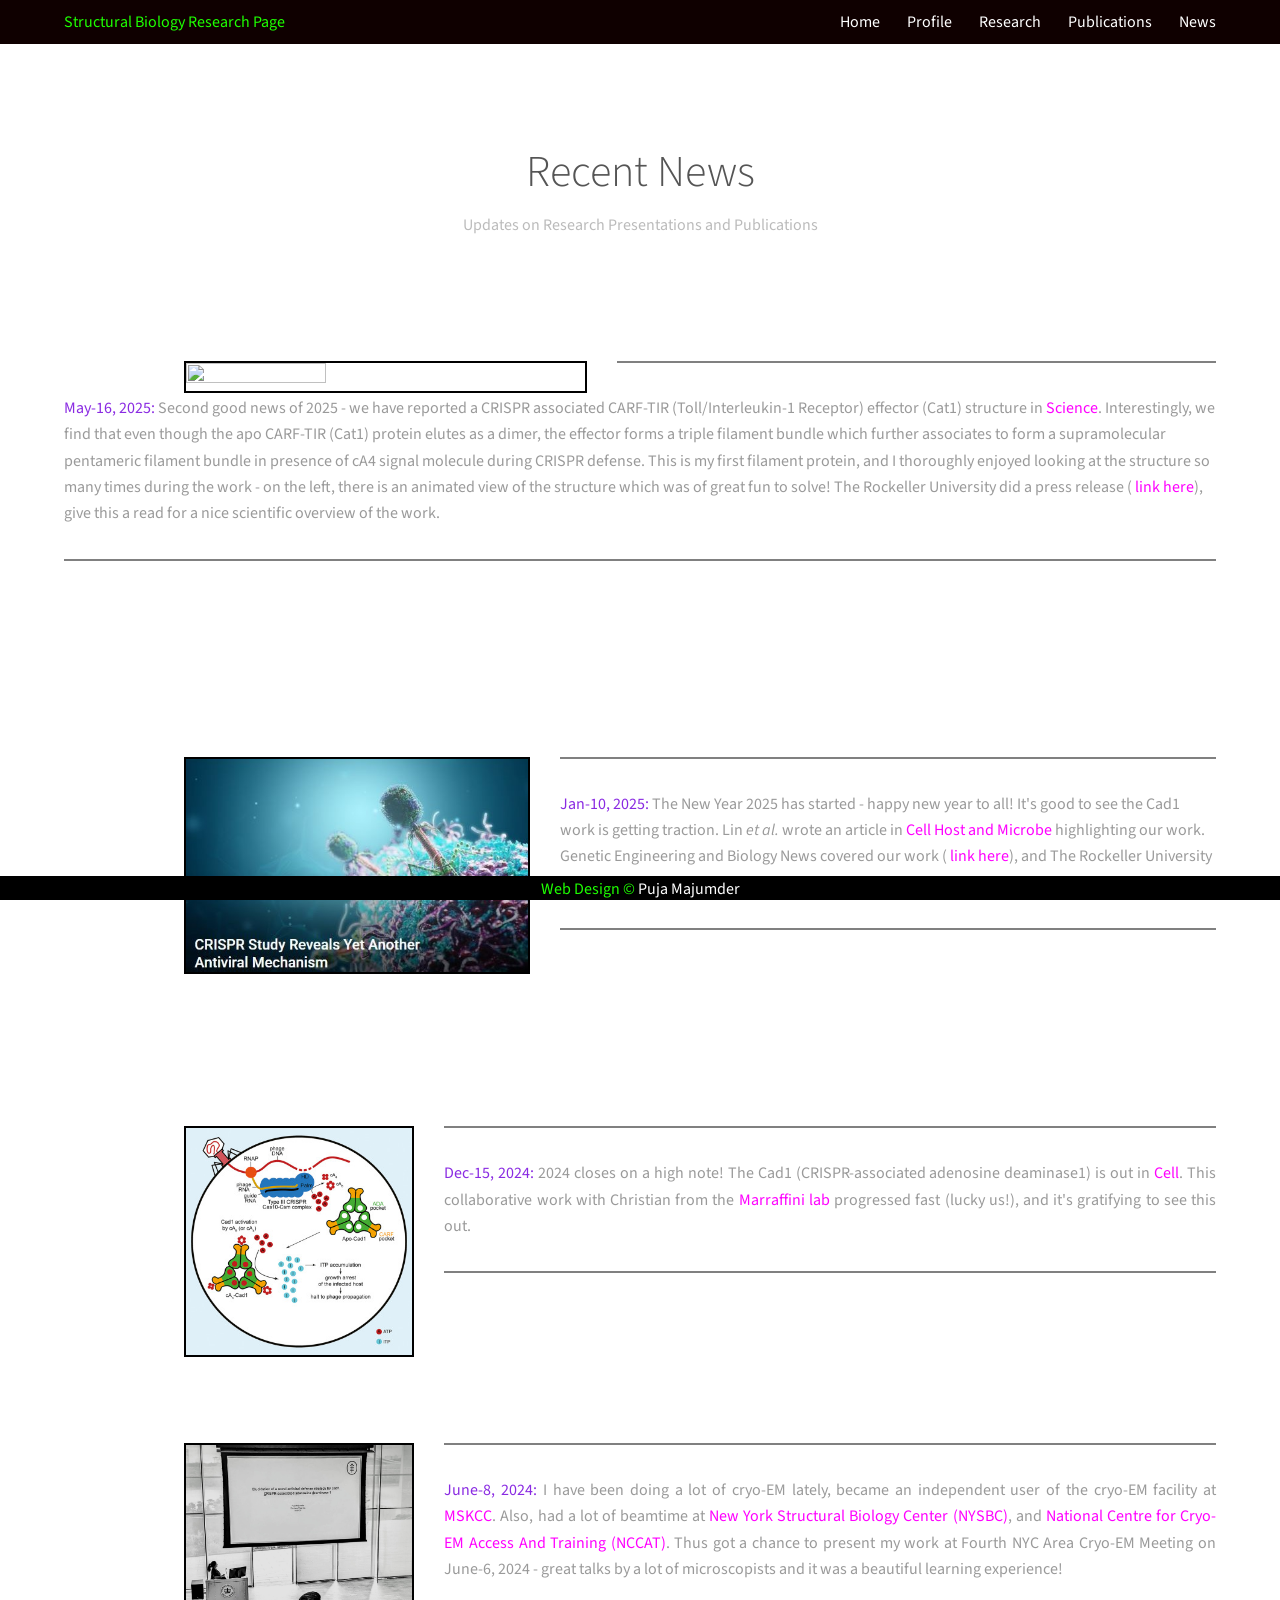
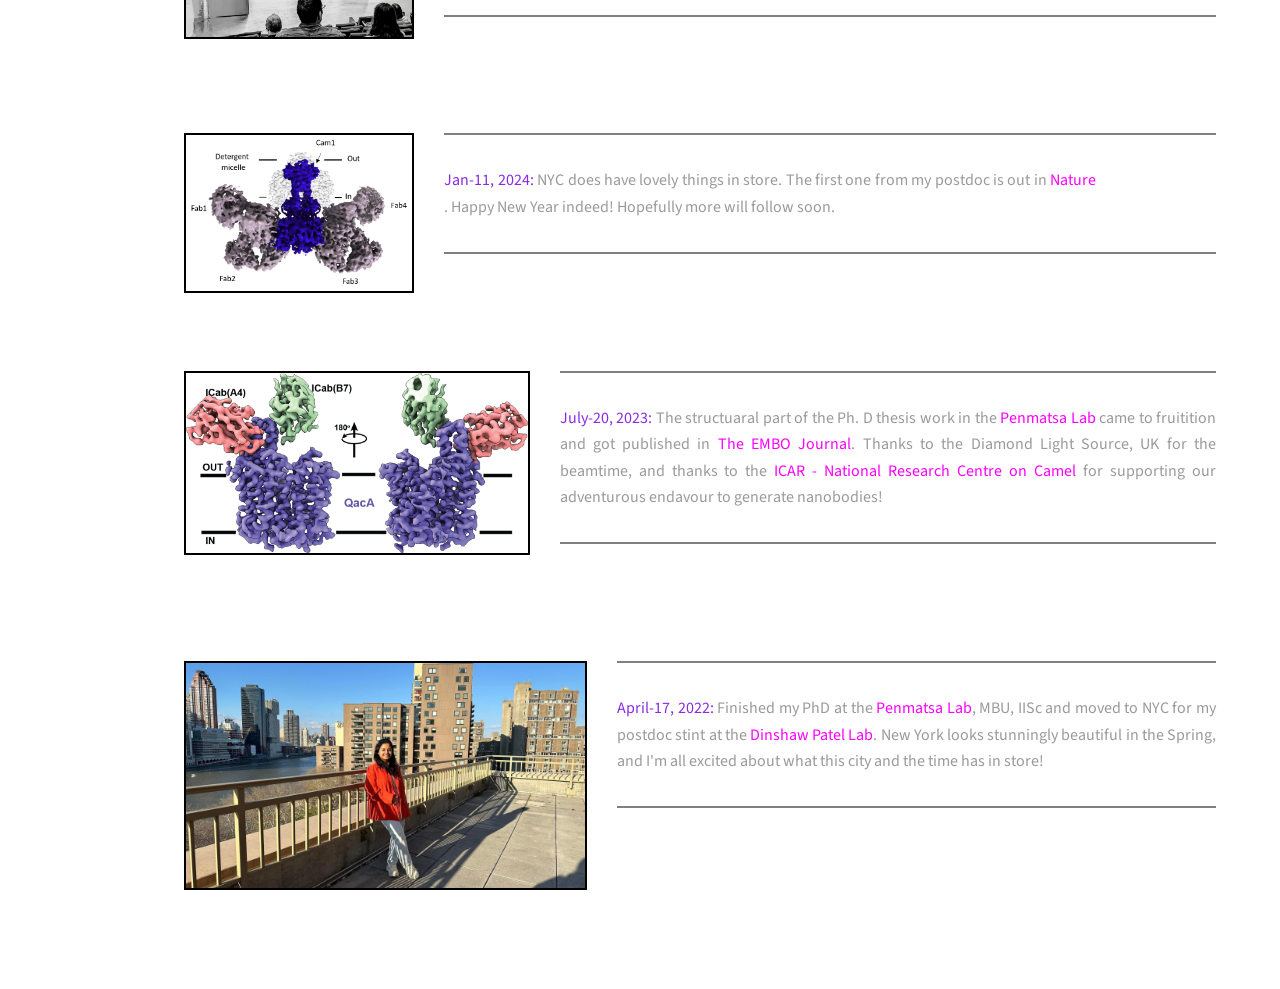
==== commit b0a5327d: "updateMay2025" ====
--- a/News.html
+++ b/News.html
@@ -40,6 +40,29 @@
 					</header>
 				</div>
 				<br>
+
+
+				<div class="inner">
+					<img src="images/news/Cat1_vid.gif" align="left" style="width: 35%; height: 35%; border: 2px solid black; margin: 0px 30px 0px 120px;"/>
+					<hr style="height:2px;border-width:0;color:gray;background-color:gray">
+					<p style="text-align:left; margin-right: 0px"> <span style="color:blueviolet;">May-16, 2025:</span> 
+					Second good news of 2025 - we have reported a CRISPR associated CARF-TIR (Toll/Interleukin-1 Receptor) effector (Cat1) structure in 
+					<a href="https://doi.org/10.1126/science.adv9045" style="color:magenta; text-decoration:none"> Science</a>. Interestingly, we find that even 
+					though the apo CARF-TIR (Cat1) protein elutes as a dimer, the effector forms a triple filament bundle which further associates to form a supramolecular pentameric filament 
+					bundle in presence of cA4 signal molecule during CRISPR defense. This is my first filament protein, and I thoroughly enjoyed looking at the structure 
+					so many times during the work - on the left, there is an animated view of the structure which was of great fun to solve!
+					The Rockeller University did a press release 
+					(<a href="https://www.rockefeller.edu/news/37733-researchers-find-crispr-is-capable-of-even-more-than-we-thought/" style="color:magenta; text-decoration:none"> link here</a>), 
+					give this a read for a nice scientific overview of the work.
+					</p>
+					<hr style="height:2px;border-width:0;color:gray;background-color:gray"> 
+				</div>
+					<br>
+					<br>
+					<br>
+					<br>
+					<br>
+
 
 
 				<div class="inner">
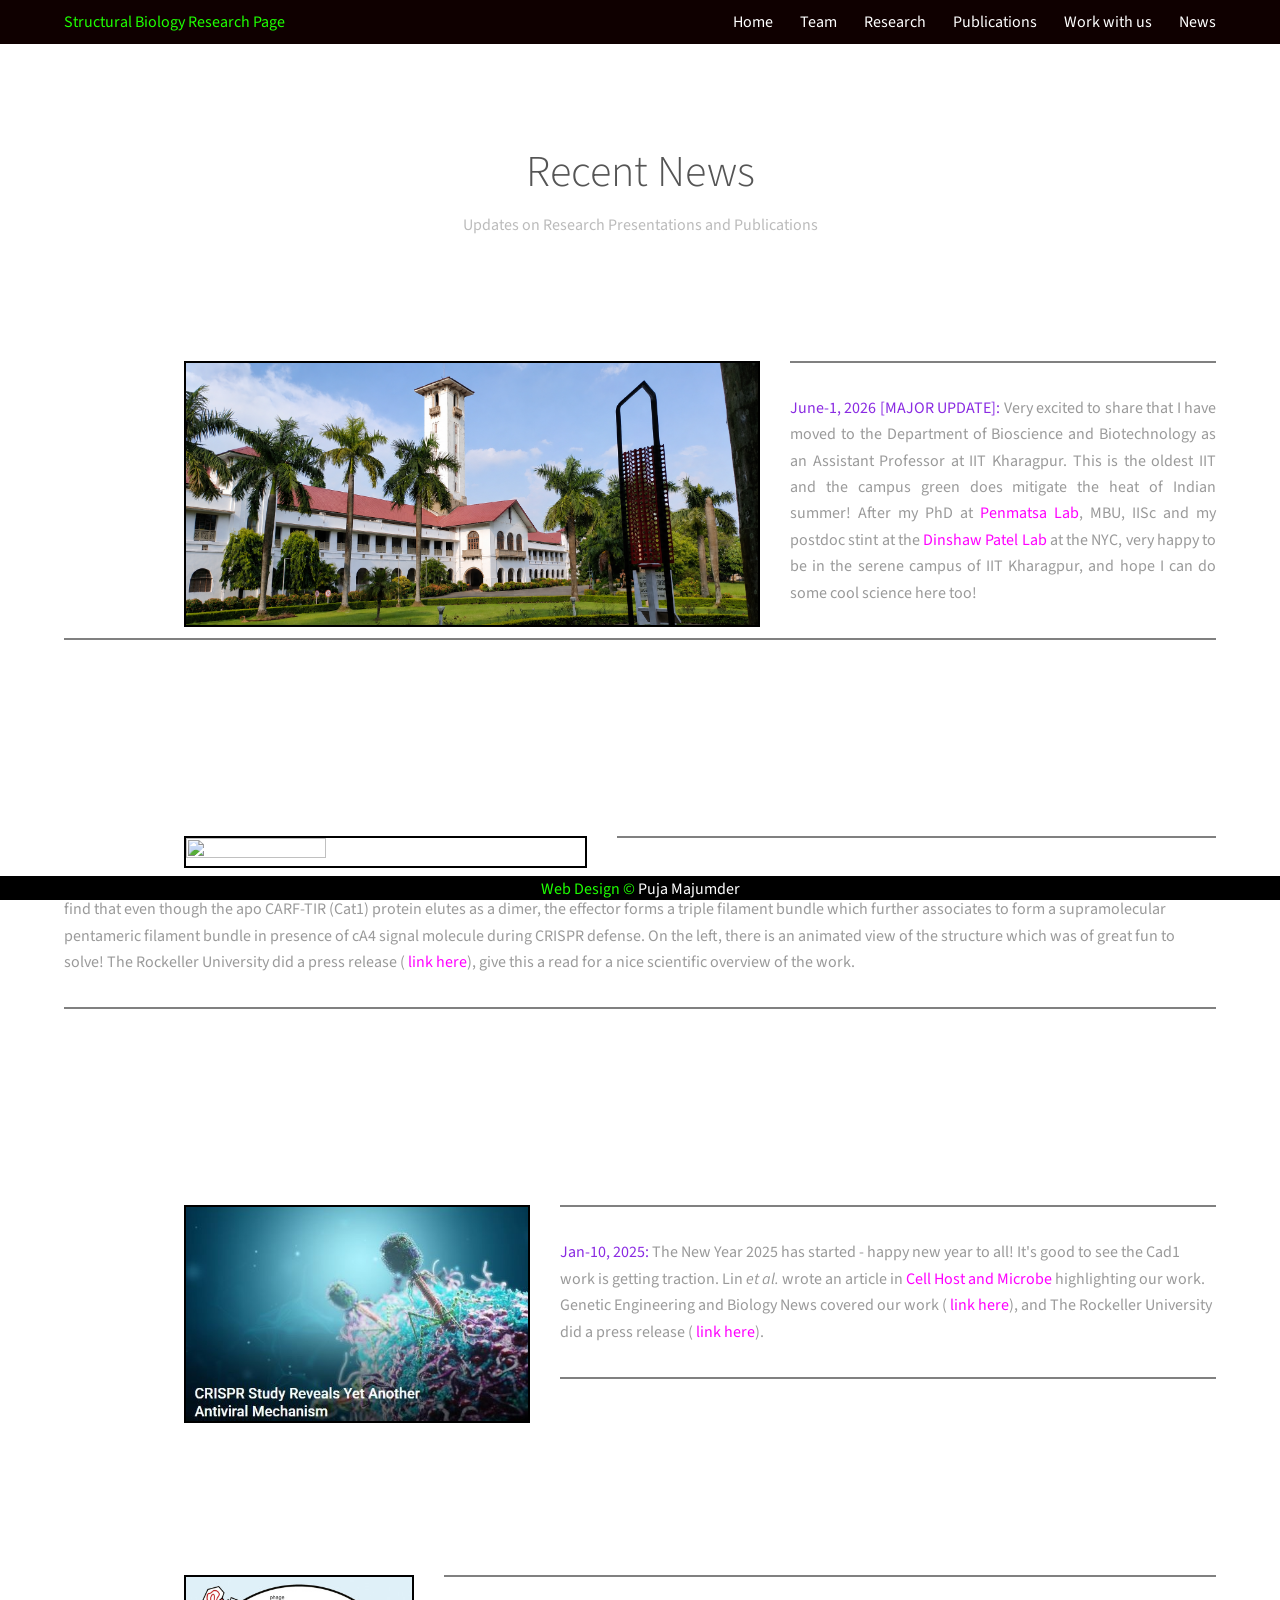
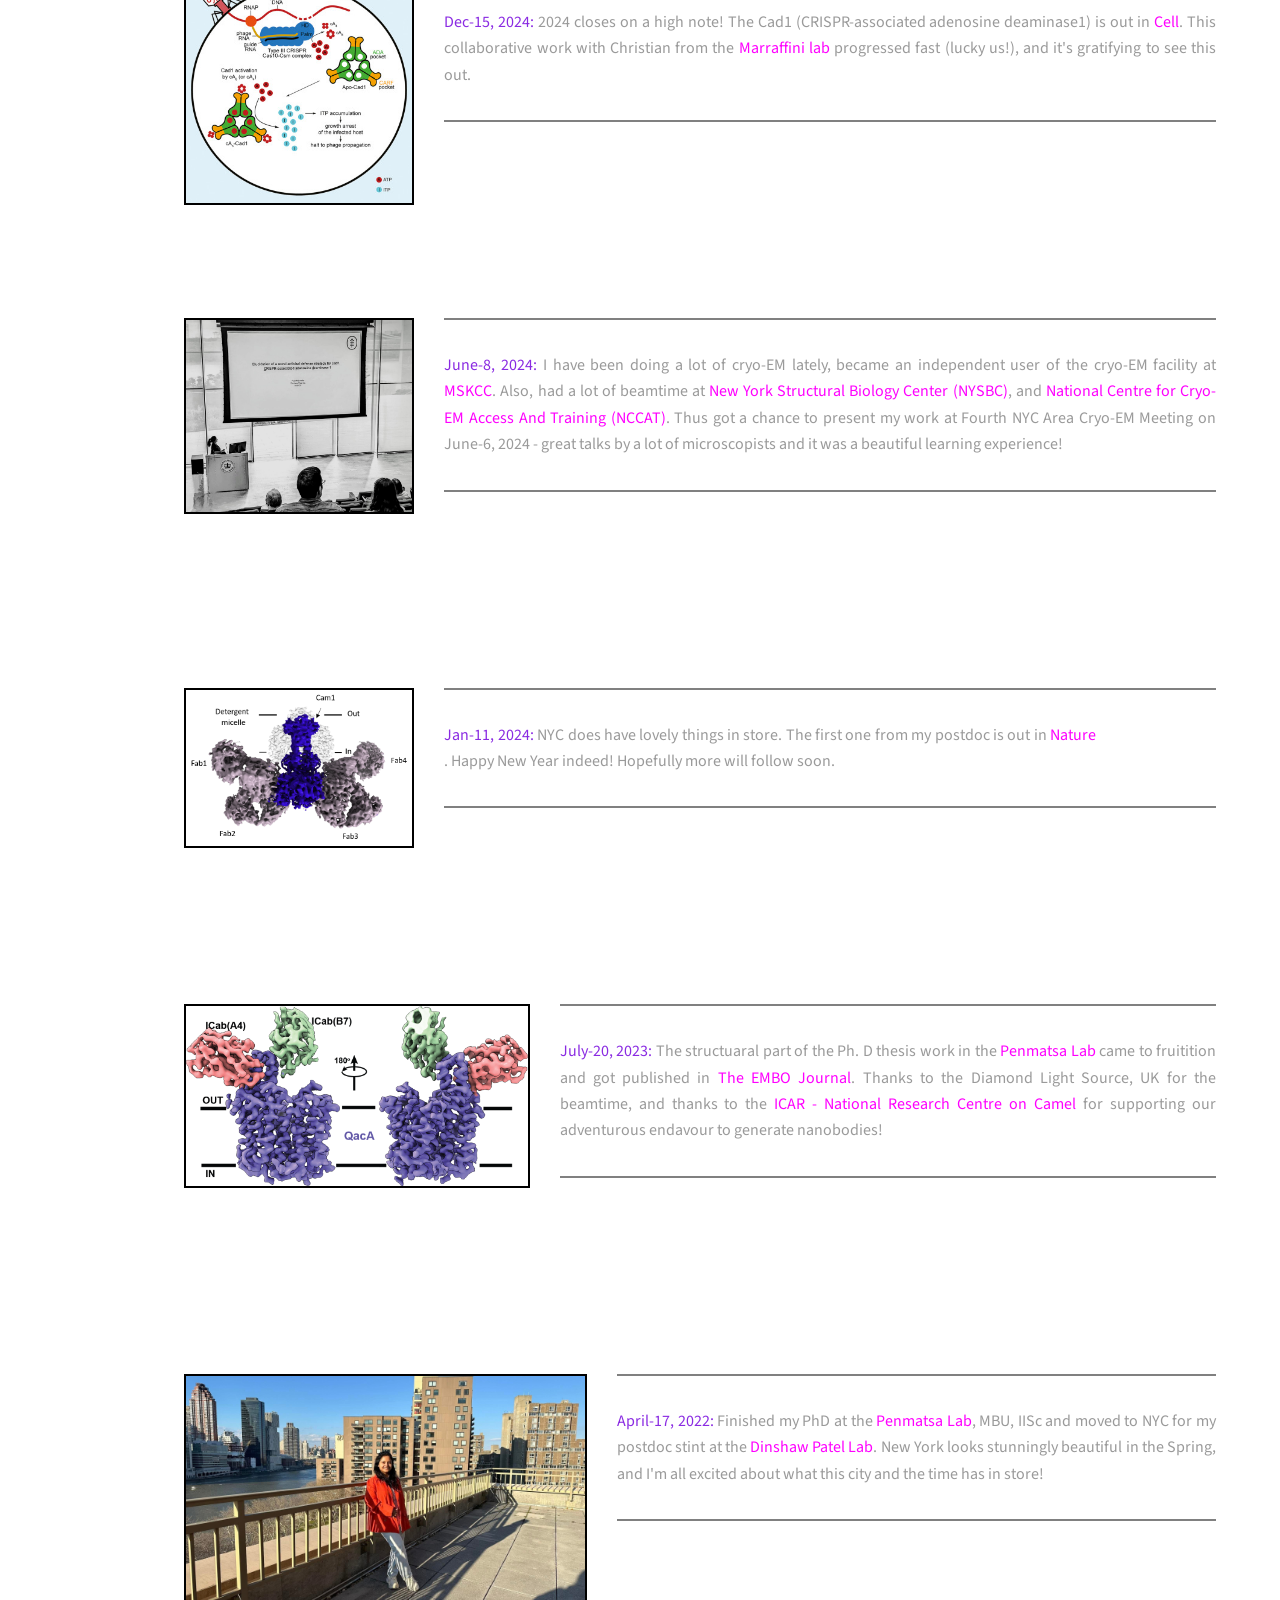
==== commit f89a22f3: "iitkgp_update" ====
--- a/News.html
+++ b/News.html
@@ -19,9 +19,10 @@
 						<a href="index.html" class="logo"><span style="color:rgb(30, 255, 0)">Structural Biology Research Page</span></a>
 						<nav id="nav">
 							<a href="index.html">Home</a>
-							<a href="Team.html">Profile</a>
+							<a href="Team.html">Team</a>
 							<a href="Research.html">Research</a>
 							<a href="Publications.html">Publications</a>
+							<a href="Opportunity.html">Work with us</a>
 							<a href="News.html">News</a>
 
 						</nav>
@@ -41,6 +42,23 @@
 				</div>
 				<br>
 
+
+				<div class="inner">
+				<img src="images/news/iitkgp_nm.png" align="left" style="width: 50%; height: 50%; border: 2px solid black; margin: 0px 30px 0px 120px;"/>
+				<hr style="height:2px;border-width:0;color:gray;background-color:gray">
+				<p style="text-align:justify; margin-right: 0px"> <span style="color:blueviolet;">June-1, 2026 [MAJOR UPDATE]:</span> 
+					Very excited to share that I have moved to the Department of Bioscience and Biotechnology as an Assistant Professor at IIT Kharagpur.
+					This is the oldest IIT and the campus green does mitigate the heat of Indian summer! After my PhD at <a href="https://aplabmbu.weebly.com/" style="color:magenta; text-decoration:none">Penmatsa Lab</a>, MBU, IISc 
+					and my postdoc stint at the <a href="https://www.mskcc.org/research/ski/labs/dinshaw-patel" style="color:magenta; text-decoration:none">Dinshaw Patel Lab</a> at the NYC,
+					very happy to be in the serene campus of IIT Kharagpur, and hope I can do some cool science here too! 
+				</p>
+				<hr style="height:2px;border-width:0;color:gray;background-color:gray"> 
+			</div>
+				<br>
+				<br>
+				<br>
+				<br>
+				<br>
 
 				<div class="inner">
 					<img src="images/news/Cat1_vid.gif" align="left" style="width: 35%; height: 35%; border: 2px solid black; margin: 0px 30px 0px 120px;"/>
@@ -49,8 +67,7 @@
 					Second good news of 2025 - we have reported a CRISPR associated CARF-TIR (Toll/Interleukin-1 Receptor) effector (Cat1) structure in 
 					<a href="https://doi.org/10.1126/science.adv9045" style="color:magenta; text-decoration:none"> Science</a>. Interestingly, we find that even 
 					though the apo CARF-TIR (Cat1) protein elutes as a dimer, the effector forms a triple filament bundle which further associates to form a supramolecular pentameric filament 
-					bundle in presence of cA4 signal molecule during CRISPR defense. This is my first filament protein, and I thoroughly enjoyed looking at the structure 
-					so many times during the work - on the left, there is an animated view of the structure which was of great fun to solve!
+					bundle in presence of cA4 signal molecule during CRISPR defense. On the left, there is an animated view of the structure which was of great fun to solve!
 					The Rockeller University did a press release 
 					(<a href="https://www.rockefeller.edu/news/37733-researchers-find-crispr-is-capable-of-even-more-than-we-thought/" style="color:magenta; text-decoration:none"> link here</a>), 
 					give this a read for a nice scientific overview of the work.
@@ -98,6 +115,7 @@
 				<br>
 				<br>
 				<br>
+				<br>
 
 
 			<div class="inner">
@@ -115,6 +133,10 @@
 			</div>
 				<br>
 				<br>
+				<br>
+				<br>
+				<br>
+
 			
 
 			<div class="inner">
@@ -127,6 +149,9 @@
 				</p>
 				<hr style="height:2px;border-width:0;color:gray;background-color:gray"> 
 			</div>
+				<br>
+				<br>
+				<br>
 				<br>
 				<br>				
 
@@ -144,6 +169,10 @@
 			</div>
 				<br>
 				<br>	
+				<br>
+				<br>
+				<br>
+
 
 
 			<div class="inner">
@@ -158,7 +187,9 @@
 			</div>
 				<br>
 				<br>
-
+				<br>
+				<br>
+				<br>
 
 			</section>
 				
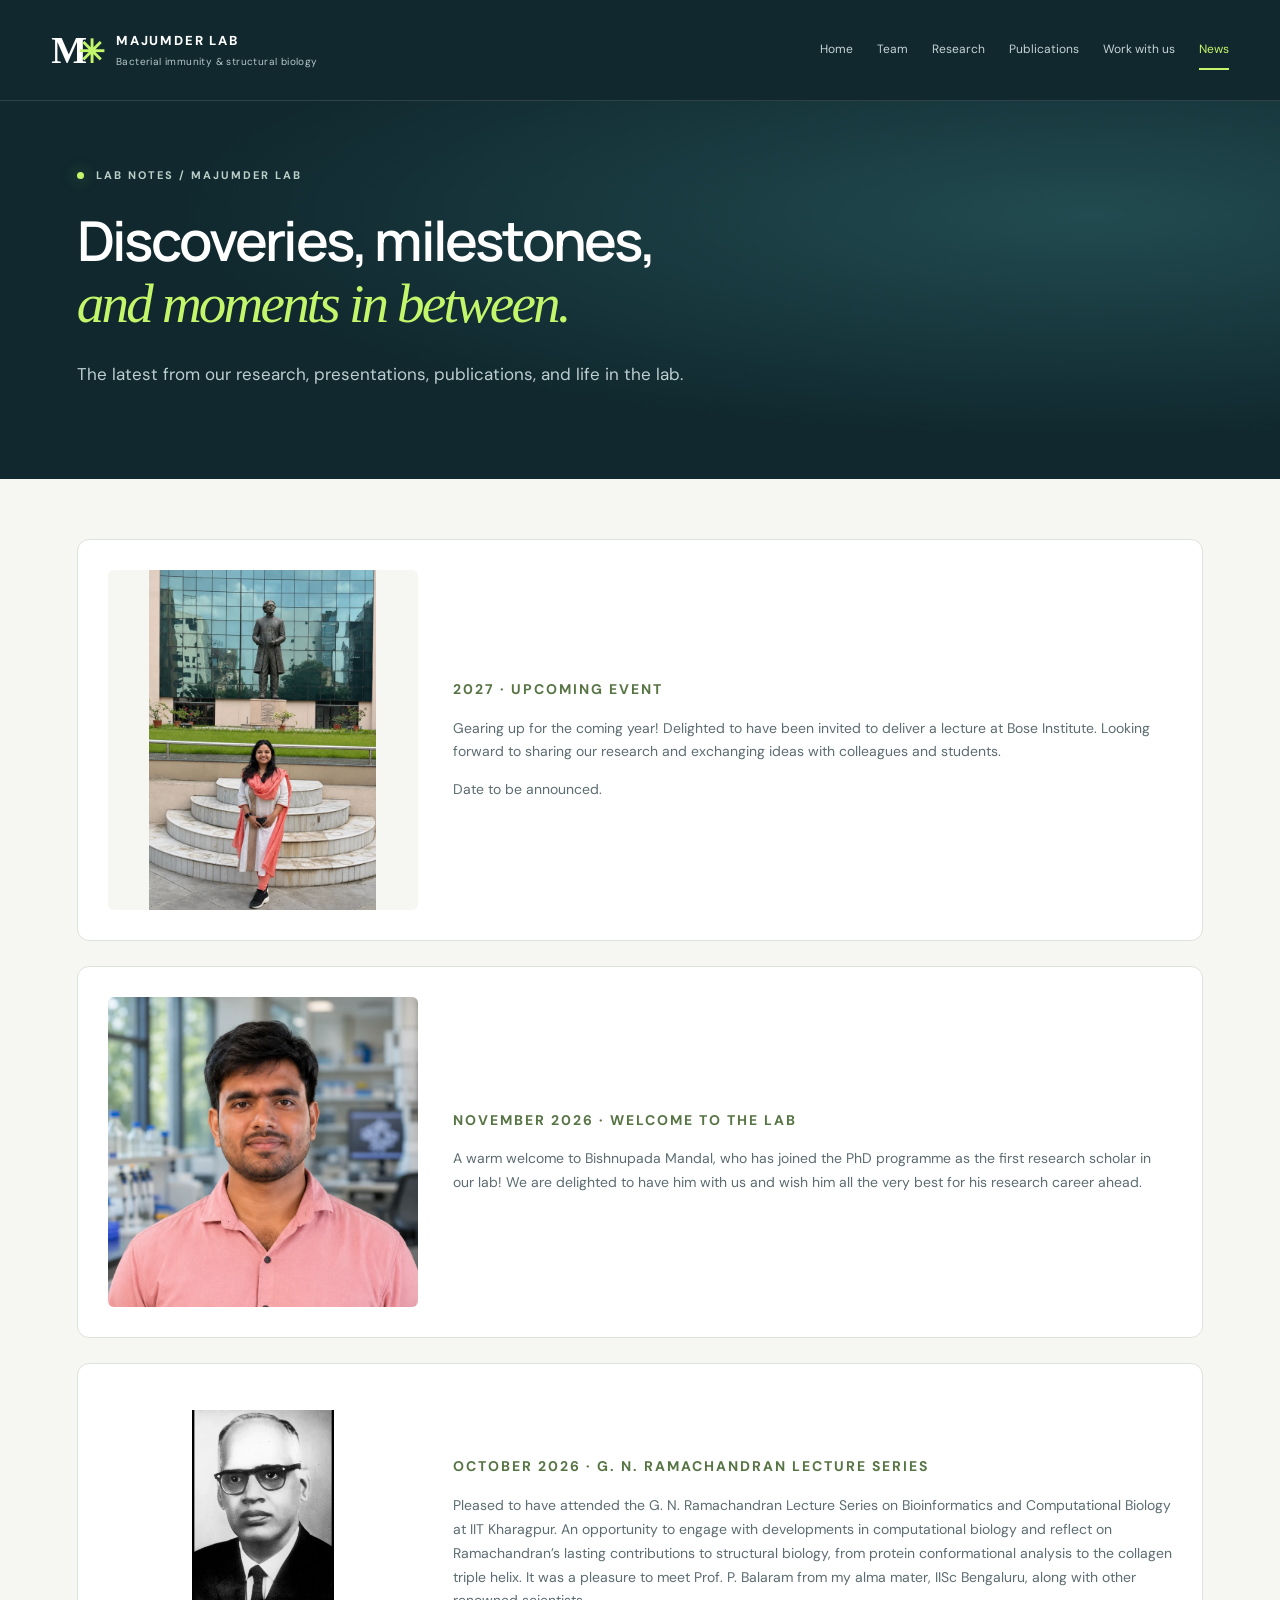
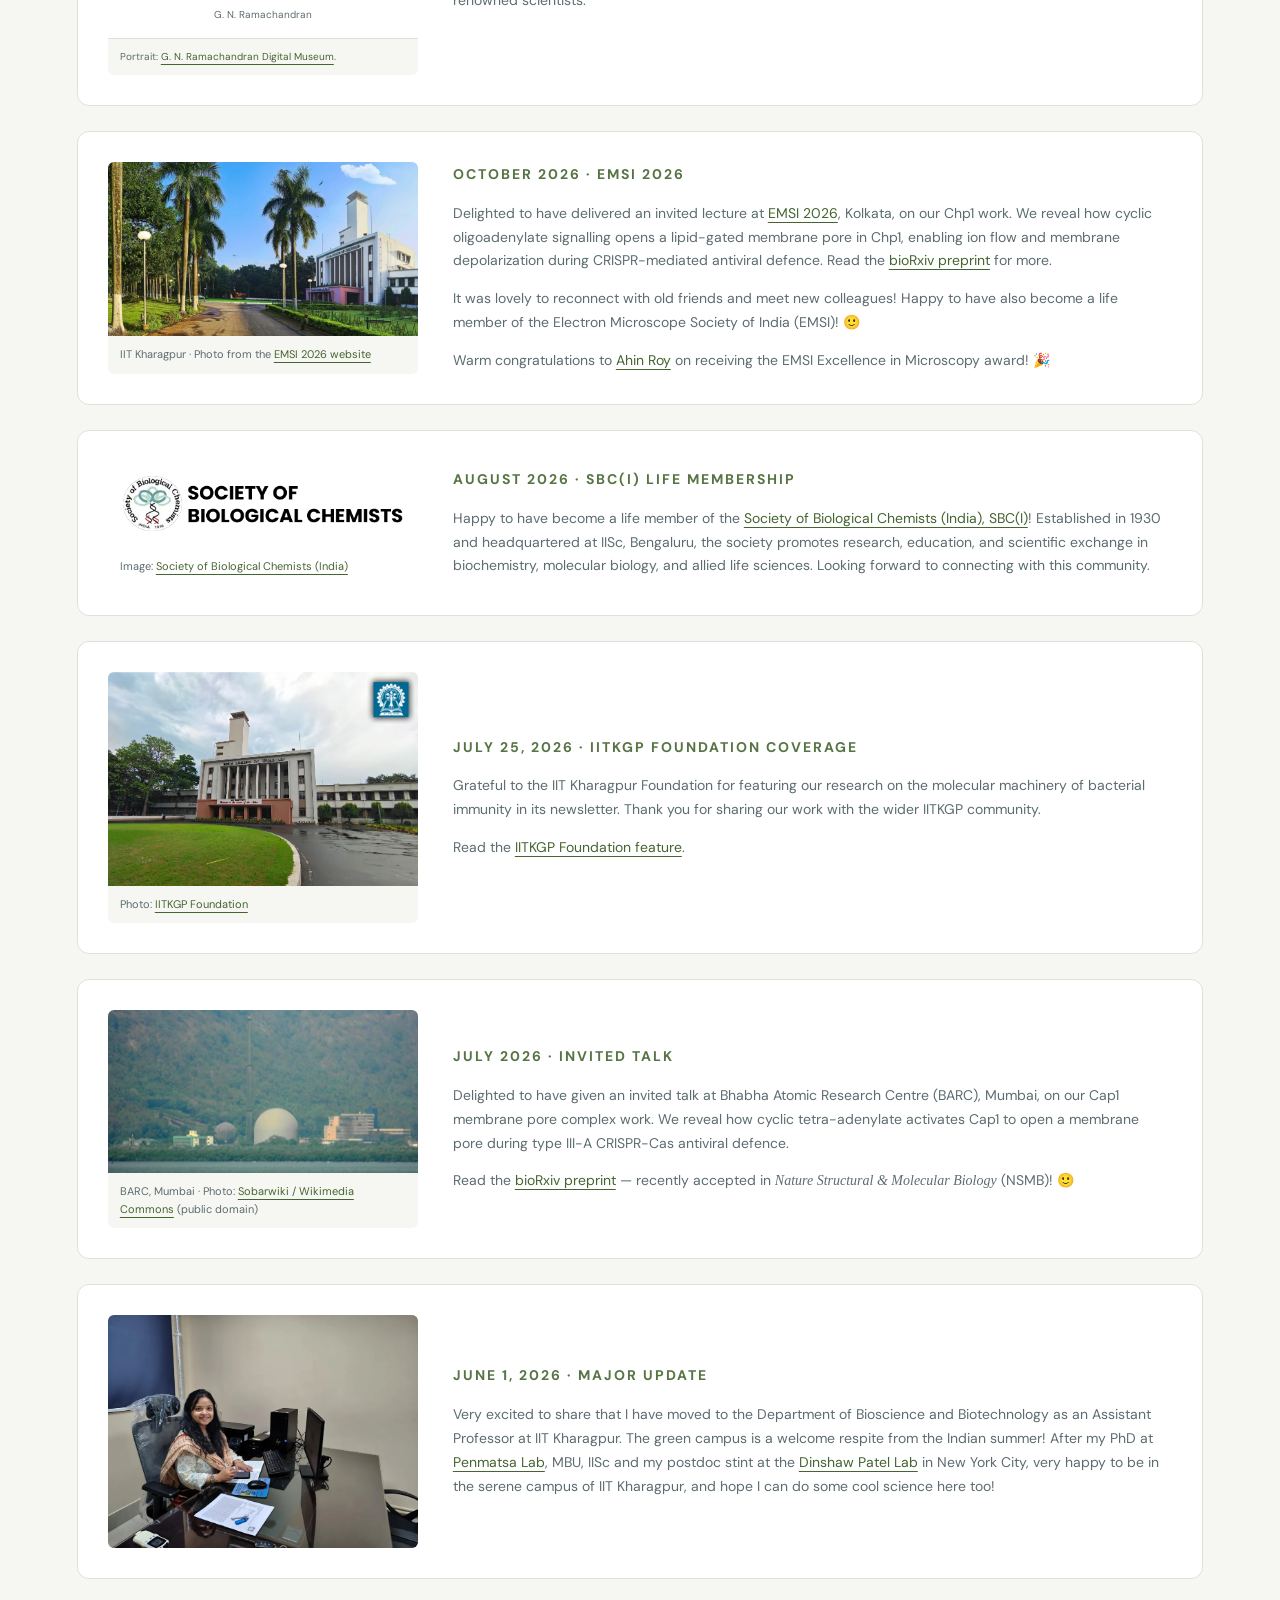
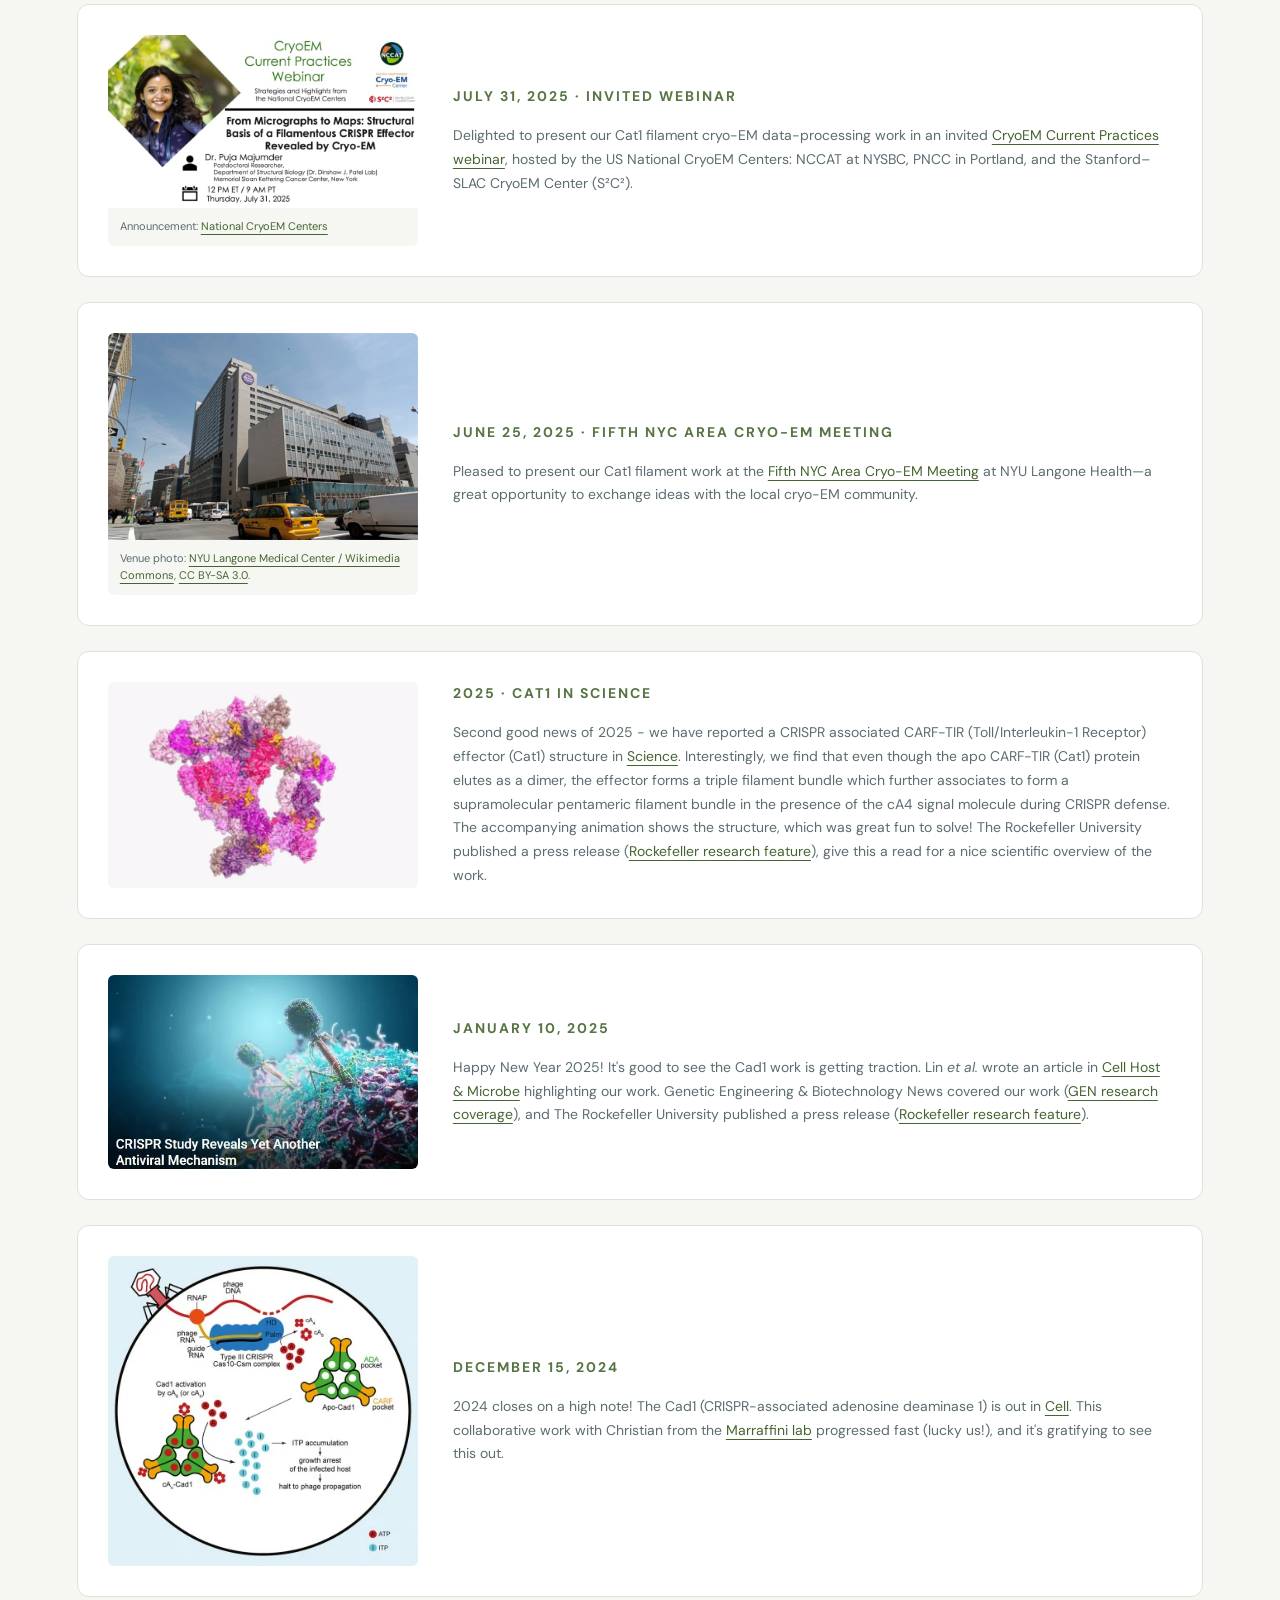
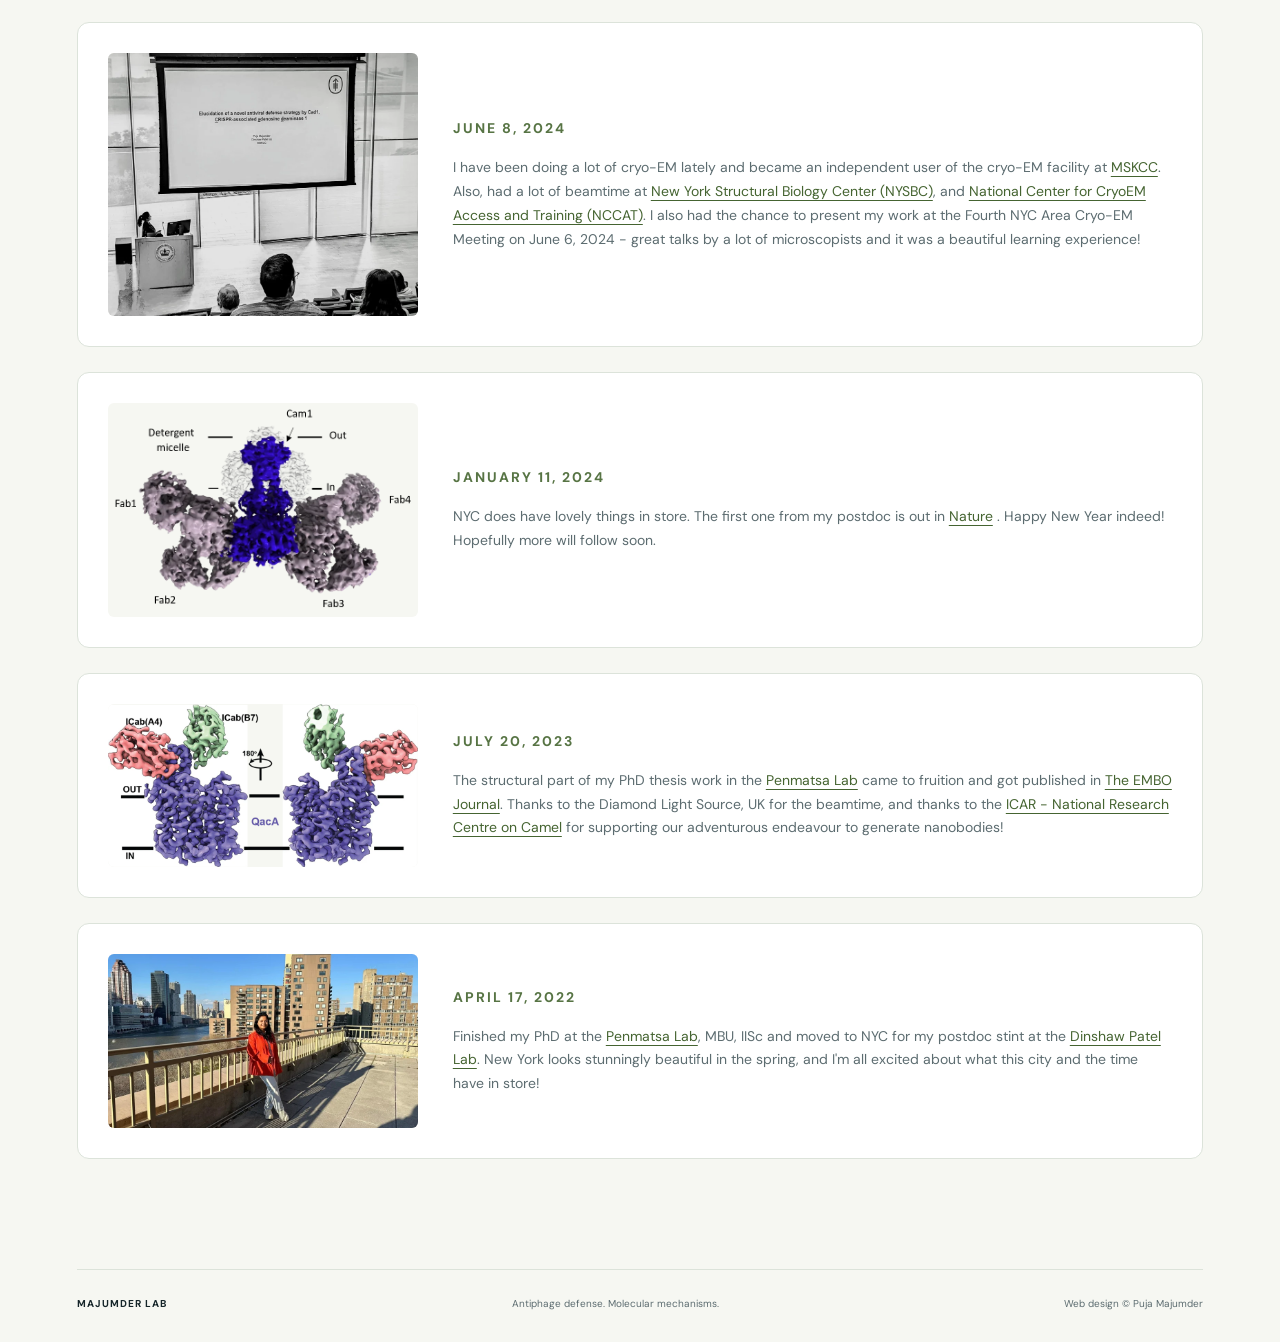
==== commit 94e463a2: "revamp" ====
--- a/News.html
+++ b/News.html
@@ -1,226 +1,39 @@
-<!DOCTYPE HTML>
-<!--
-	Ahin's Research Page
-	Designed by Ahin Roy from the 
-	PROJECTION by Templated code 
--->
-<html>
-	<head>
-		<title>News Page</title>
-		<meta charset="utf-8" />
-		<meta name="viewport" content="width=device-width, initial-scale=1" />
-		<link rel="stylesheet" href="assets/css/main.css" />
-	</head>
-	<body class="subpage">
-
-				<!-- Header -->
-				<header id="header">
-					<div class="inner">
-						<a href="index.html" class="logo"><span style="color:rgb(30, 255, 0)">Structural Biology Research Page</span></a>
-						<nav id="nav">
-							<a href="index.html">Home</a>
-							<a href="Team.html">Team</a>
-							<a href="Research.html">Research</a>
-							<a href="Publications.html">Publications</a>
-							<a href="Opportunity.html">Work with us</a>
-							<a href="News.html">News</a>
-
-						</nav>
-						<a href="#navPanel" class="navPanelToggle"><span class="fa fa-bars"></span></a>
-					</div>
-				</header>
-
-
-		<!--Research-->
-			<section id="Research" class="wrapper">
-				
-				<div class="inner">
-					<header class="align-center">
-						<h2>Recent News</h2>
-						<p>Updates on Research Presentations and Publications</p>
-					</header>
-				</div>
-				<br>
-
-
-				<div class="inner">
-				<img src="images/news/iitkgp_nm.png" align="left" style="width: 50%; height: 50%; border: 2px solid black; margin: 0px 30px 0px 120px;"/>
-				<hr style="height:2px;border-width:0;color:gray;background-color:gray">
-				<p style="text-align:justify; margin-right: 0px"> <span style="color:blueviolet;">June-1, 2026 [MAJOR UPDATE]:</span> 
-					Very excited to share that I have moved to the Department of Bioscience and Biotechnology as an Assistant Professor at IIT Kharagpur.
-					This is the oldest IIT and the campus green does mitigate the heat of Indian summer! After my PhD at <a href="https://aplabmbu.weebly.com/" style="color:magenta; text-decoration:none">Penmatsa Lab</a>, MBU, IISc 
-					and my postdoc stint at the <a href="https://www.mskcc.org/research/ski/labs/dinshaw-patel" style="color:magenta; text-decoration:none">Dinshaw Patel Lab</a> at the NYC,
+<!DOCTYPE html>
+<html lang="en"><head><meta charset="utf-8"><meta name="viewport" content="width=device-width, initial-scale=1"><title>News | Majumder Lab</title><meta name="description" content="Research news, publications, talks, milestones, and updates from the Majumder Lab at IIT Kharagpur."><link rel="stylesheet" href="assets/css/site.css?v=review-20261104d"><link rel="stylesheet" href="assets/css/pages.css?v=review-20261104d"><link rel="icon" href="assets/favicon.svg" type="image/svg+xml"></head><body class="news-page"><a class="skip-link" href="#main">Skip to content</a><header class="site-header"><div class="header-inner">
+<a class="brand" href="index.html"><span class="brand-mark" aria-hidden="true">M<span>✳</span></span><span>MAJUMDER LAB<small>Bacterial immunity &amp; structural biology</small></span></a>
+<nav aria-label="Main navigation"><a href="index.html">Home</a><a href="Team.html">Team</a><a href="Research.html">Research</a><a href="Publications.html">Publications</a><a href="Opportunity.html">Work with us</a><a href="News.html" aria-current="page">News</a></nav>
+</div></header><main id="main"><section class="hero page-hero"><div class="container"><p class="eyebrow"><span class="status-dot"></span> LAB NOTES / MAJUMDER LAB</p><h1>Discoveries, milestones,<br><em>and moments in between.</em></h1><p class="hero-copy">The latest from our research, presentations, publications, and life in the lab.</p></div></section><section class="container news-feed"><article class="news-card news-card-bose"><figure><img src="images/news/puja-bose-institute-statue.webp" alt="Puja Majumder at Bose Institute, Kolkata, with the full J. C. Bose statue behind her" width="600" height="900" loading="lazy" decoding="async"></figure><div><p class="eyebrow"><time datetime="2027">2027</time> · Upcoming event</p><p>Gearing up for the coming year! Delighted to have been invited to deliver a lecture at Bose Institute. Looking forward to sharing our research and exchanging ideas with colleagues and students.</p><p>Date to be announced.</p></div></article><article class="news-card"><figure><img src="images/news/bishnupada-mandal-headshot.webp" alt="Bishnupada Mandal, the lab's first PhD research scholar" loading="lazy" width="900" height="900" decoding="async"></figure><div><p class="eyebrow"><time datetime="2026-11">November 2026</time> · Welcome to the lab</p><p>A warm welcome to Bishnupada Mandal, who has joined the PhD programme as the first research scholar in our lab! We are delighted to have him with us and wish him all the very best for his research career ahead.</p></div></article><article class="news-card news-card-gnr"><figure><div class="gnr-visuals"><div class="gnr-portrait"><img src="images/news/gn-ramachandran-portrait.webp" alt="Portrait of G. N. Ramachandran" width="540" height="720" loading="lazy" decoding="async"><span>G. N. Ramachandran</span></div></div><figcaption>Portrait: <a href="https://www.gnramachandran.org/">G. N. Ramachandran Digital Museum</a>.</figcaption></figure><div><p class="eyebrow"><time datetime="2026-10">October 2026</time> · G. N. Ramachandran Lecture Series</p><p>Pleased to have attended the G. N. Ramachandran Lecture Series on Bioinformatics and Computational Biology at IIT Kharagpur. An opportunity to engage with developments in computational biology and reflect on Ramachandran’s lasting contributions to structural biology, from protein conformational analysis to the collagen triple helix. It was a pleasure to meet Prof. P. Balaram from my alma mater, IISc Bengaluru, along with other renowned scientists.</p></div></article><article class="news-card news-card-emsi"><figure><img src="images/news/emsi-2026.webp" alt="Palm-lined avenue and main building at IIT Kharagpur" width="900" height="506" decoding="async"><figcaption>IIT Kharagpur · Photo from the <a href="https://emsi2026.iitkgp.ac.in/">EMSI 2026 website</a></figcaption></figure><div><p class="eyebrow"><time datetime="2026-10">October 2026</time> · EMSI 2026</p><p>Delighted to have delivered an invited lecture at <a href="https://emsi2026.iitkgp.ac.in/">EMSI 2026</a>, Kolkata, on our Chp1 work. We reveal how cyclic oligoadenylate signalling opens a lipid-gated membrane pore in Chp1, enabling ion flow and membrane depolarization during CRISPR-mediated antiviral defence. Read the <a href="https://www.biorxiv.org/content/10.64898/2026.08.05.743128v1">bioRxiv preprint</a> for more.</p><p>It was lovely to reconnect with old friends and meet new colleagues! Happy to have also become a life member of the Electron Microscope Society of India (EMSI)! 🙂</p><p>Warm congratulations to <a href="https://ahinroy.github.io/">Ahin Roy</a> on receiving the EMSI Excellence in Microscopy award! 🎉</p></div></article><article class="news-card news-card-sbci"><figure><img src="images/news/sbci-logo.webp" alt="Society of Biological Chemists (India) logo" width="441" height="90" loading="lazy" decoding="async"><figcaption>Image: <a href="https://sbcihq.in/">Society of Biological Chemists (India)</a></figcaption></figure><div><p class="eyebrow"><time datetime="2026-08">August 2026</time> · SBC(I) life membership</p><p>Happy to have become a life member of the <a href="https://sbcihq.in/sbci-application/">Society of Biological Chemists (India), SBC(I)</a>! Established in 1930 and headquartered at IISc, Bengaluru, the society promotes research, education, and scientific exchange in biochemistry, molecular biology, and allied life sciences. Looking forward to connecting with this community.</p></div></article><article class="news-card news-card-foundation"><figure><img src="images/news/iitkgp-foundation-feature.webp" alt="IIT Kharagpur main building and green lawn, featured in the IITKGP Foundation newsletter" width="825" height="567" loading="lazy" decoding="async"><figcaption>Photo: <a href="https://www.iitkgpfoundation.org/article.html?nl=3333">IITKGP Foundation</a></figcaption></figure><div><p class="eyebrow"><time datetime="2026-07-25">July 25, 2026</time> · IITKGP Foundation coverage</p><p>Grateful to the IIT Kharagpur Foundation for featuring our research on the molecular machinery of bacterial immunity in its newsletter. Thank you for sharing our work with the wider IITKGP community.</p><p>Read the <a href="https://www.iitkgpfoundation.org/article.html?nl=3333">IITKGP Foundation feature</a>.</p></div></article><article class="news-card news-card-barc"><figure><img src="images/news/barc-mumbai.webp" alt="Bhabha Atomic Research Centre, Trombay, Mumbai, viewed from the Arabian Sea" width="900" height="473" decoding="async"><figcaption>BARC, Mumbai · Photo: <a href="https://commons.wikimedia.org/wiki/File:BARC_nuclear_reactor.JPG">Sobarwiki / Wikimedia Commons</a> (public domain)</figcaption></figure><div><p class="eyebrow"><time datetime="2026-07">July 2026</time> · Invited talk</p><p>Delighted to have given an invited talk at Bhabha Atomic Research Centre (BARC), Mumbai, on our Cap1 membrane pore complex work. We reveal how cyclic tetra-adenylate activates Cap1 to open a membrane pore during type III-A CRISPR-Cas antiviral defence.</p><p>Read the <a href="https://www.biorxiv.org/content/10.1101/2025.11.13.688252v1">bioRxiv preprint</a> — recently accepted in <em>Nature Structural &amp; Molecular Biology</em> (NSMB)! 🙂</p></div></article><article class="news-card"><figure><img src="images/news/puja-iit-kharagpur-office.webp" alt="Puja Majumder at her office desk at IIT Kharagpur" width="900" height="675" loading="lazy" decoding="async"></figure><div><p class="eyebrow">June 1, 2026 · Major update</p><p>Very excited to share that I have moved to the Department of Bioscience and Biotechnology as an Assistant Professor at IIT Kharagpur.
+					The green campus is a welcome respite from the Indian summer! After my PhD at <a href="https://aplabmbu.weebly.com/">Penmatsa Lab</a>, MBU, IISc 
+					and my postdoc stint at the <a href="https://www.mskcc.org/research/ski/labs/dinshaw-patel">Dinshaw Patel Lab</a> in New York City,
 					very happy to be in the serene campus of IIT Kharagpur, and hope I can do some cool science here too! 
-				</p>
-				<hr style="height:2px;border-width:0;color:gray;background-color:gray"> 
-			</div>
-				<br>
-				<br>
-				<br>
-				<br>
-				<br>
-
-				<div class="inner">
-					<img src="images/news/Cat1_vid.gif" align="left" style="width: 35%; height: 35%; border: 2px solid black; margin: 0px 30px 0px 120px;"/>
-					<hr style="height:2px;border-width:0;color:gray;background-color:gray">
-					<p style="text-align:left; margin-right: 0px"> <span style="color:blueviolet;">May-16, 2025:</span> 
-					Second good news of 2025 - we have reported a CRISPR associated CARF-TIR (Toll/Interleukin-1 Receptor) effector (Cat1) structure in 
-					<a href="https://doi.org/10.1126/science.adv9045" style="color:magenta; text-decoration:none"> Science</a>. Interestingly, we find that even 
+				</p></div></article><article class="news-card news-card-webinar"><figure><img src="images/news/cat1-cryoem-webinar-2025.jpg" alt="Official announcement of Puja Majumder’s Cat1 cryo-EM webinar on July 31, 2025" width="800" height="448" loading="lazy" decoding="async"><figcaption>Announcement: <a href="https://www.cryoemcenters.org/webinararchive/">National CryoEM Centers</a></figcaption></figure><div><p class="eyebrow"><time datetime="2025-07-31">July 31, 2025</time> · Invited webinar</p><p>Delighted to present our Cat1 filament cryo-EM data-processing work in an invited <a href="https://www.cryoemcenters.org/webinararchive/">CryoEM Current Practices webinar</a>, hosted by the US National CryoEM Centers: NCCAT at NYSBC, PNCC in Portland, and the Stanford–SLAC CryoEM Center (S²C²).</p></div></article><article class="news-card news-card-meeting"><figure><img src="images/news/nyu-langone-medical-center.jpg" alt="NYU Langone Medical Center on First Avenue, venue of the Fifth NYC Area Cryo-EM Meeting" width="430" height="287" loading="lazy" decoding="async"><figcaption>Venue photo: <a href="https://commons.wikimedia.org/wiki/File:NYULMC.jpg">NYU Langone Medical Center / Wikimedia Commons</a>, <a href="https://creativecommons.org/licenses/by-sa/3.0/">CC BY-SA 3.0</a>.</figcaption></figure><div><p class="eyebrow"><time datetime="2025-06-25">June 25, 2025</time> · Fifth NYC Area Cryo-EM Meeting</p><p>Pleased to present our Cat1 filament work at the <a href="https://med.nyu.edu/research/scientific-cores-shared-resources/cryo-electron-microscopy-laboratory/sites/default/files/nyarea-cryoem-program.pdf">Fifth NYC Area Cryo-EM Meeting</a> at NYU Langone Health—a great opportunity to exchange ideas with the local cryo-EM community.</p></div></article><article class="news-card"><figure><img src="images/news/Cat1_vid.webp" alt="Lab update: 2025 · Cat1 in Science" loading="lazy" width="640" height="426" decoding="async"></figure><div><p class="eyebrow">2025 · Cat1 in Science</p><p>Second good news of 2025 - we have reported a CRISPR associated CARF-TIR (Toll/Interleukin-1 Receptor) effector (Cat1) structure in 
+					<a href="https://doi.org/10.1126/science.adv9045"> Science</a>. Interestingly, we find that even 
 					though the apo CARF-TIR (Cat1) protein elutes as a dimer, the effector forms a triple filament bundle which further associates to form a supramolecular pentameric filament 
-					bundle in presence of cA4 signal molecule during CRISPR defense. On the left, there is an animated view of the structure which was of great fun to solve!
-					The Rockeller University did a press release 
-					(<a href="https://www.rockefeller.edu/news/37733-researchers-find-crispr-is-capable-of-even-more-than-we-thought/" style="color:magenta; text-decoration:none"> link here</a>), 
+					bundle in the presence of the cA4 signal molecule during CRISPR defense. The accompanying animation shows the structure, which was great fun to solve!
+					The Rockefeller University published a press release 
+					(<a href="https://www.rockefeller.edu/news/37733-researchers-find-crispr-is-capable-of-even-more-than-we-thought/">Rockefeller research feature</a>), 
 					give this a read for a nice scientific overview of the work.
-					</p>
-					<hr style="height:2px;border-width:0;color:gray;background-color:gray"> 
-				</div>
-					<br>
-					<br>
-					<br>
-					<br>
-					<br>
-
-
-
-				<div class="inner">
-					<img src="images/news/2025-Press_release.JPG" align="left" style="width: 30%; height: 30%; border: 2px solid black; margin: 0px 30px 0px 120px;"/>
-					<hr style="height:2px;border-width:0;color:gray;background-color:gray">
-					<p style="text-align:left; margin-right: 0px"> <span style="color:blueviolet;">Jan-10, 2025:</span> 
-					The New Year 2025 has started - happy new year to all! It's good to see the Cad1 work is getting traction. Lin <i>et al.</i> wrote an article in 
-					<a href="https://www.cell.com/cell-host-microbe/abstract/S1931-3128(24)00480-3" style="color:magenta; text-decoration:none"> Cell Host and Microbe</a> highlighting our work.
-					Genetic Engineering and Biology News covered our work (<a href="https://www.genengnews.com/topics/genome-editing/crispr-study-reveals-yet-another-antiviral-mechanism/" style="color:magenta; text-decoration:none"> link here</a>),
-					and The Rockeller University did a press release (<a href="https://www.rockefeller.edu/news/36859-a-new-chemistry-for-crispr/" style="color:magenta; text-decoration:none"> link here</a>).
-					</p>
-					<hr style="height:2px;border-width:0;color:gray;background-color:gray"> 
-				</div>
-					<br>
-					<br>
-					<br>
-					<br>
-					<br>
-
-
-
-			<div class="inner">
-				<img src="images/news/cell.jpg" align="left" style="width: 20%; height: 20%; border: 2px solid black; margin: 0px 30px 0px 120px;"/>
-				<hr style="height:2px;border-width:0;color:gray;background-color:gray">
-				<p style="text-align:justify; margin-right: 0px"> <span style="color:blueviolet;">Dec-15, 2024:</span> 
-				2024 closes on a high note! The Cad1 (CRISPR-associated adenosine deaminase1) is out in <a href="https://doi.org/10.1016/j.cell.2024.10.002" style="color:magenta; text-decoration:none">Cell</a>.
-				This collaborative work with Christian from the <a href="https://marraffini.rockefeller.edu/" style="color:magenta; text-decoration:none"> Marraffini lab</a> 
+					</p></div></article><article class="news-card"><figure><img src="images/news/2025-Press_release.webp" alt="Lab update: January 10, 2025" loading="lazy" width="517" height="323" decoding="async"></figure><div><p class="eyebrow">January 10, 2025</p><p>Happy New Year 2025! It's good to see the Cad1 work is getting traction. Lin <i>et al.</i> wrote an article in 
+					<a href="https://www.cell.com/cell-host-microbe/abstract/S1931-3128(24)00480-3"> Cell Host &amp; Microbe</a> highlighting our work.
+					Genetic Engineering &amp; Biotechnology News covered our work (<a href="https://www.genengnews.com/topics/genome-editing/crispr-study-reveals-yet-another-antiviral-mechanism/">GEN research coverage</a>),
+					and The Rockefeller University published a press release (<a href="https://www.rockefeller.edu/news/36859-a-new-chemistry-for-crispr/">Rockefeller research feature</a>).
+					</p></div></article><article class="news-card"><figure><img src="images/news/cell.webp" alt="Lab update: December 15, 2024" loading="lazy" width="375" height="375" decoding="async"></figure><div><p class="eyebrow">December 15, 2024</p><p>2024 closes on a high note! The Cad1 (CRISPR-associated adenosine deaminase 1) is out in <a href="https://doi.org/10.1016/j.cell.2024.10.002">Cell</a>.
+				This collaborative work with Christian from the <a href="https://marraffini.rockefeller.edu/"> Marraffini lab</a> 
 				progressed fast (lucky us!), and it's gratifying to see this out.  
-				</p>
-				<hr style="height:2px;border-width:0;color:gray;background-color:gray"> 
-			</div>
-				<br>
-				<br>
-				<br>
-				<br>
-				<br>
-
-
-			<div class="inner">
-				<img src="images/news/NYC-meet.jpeg" align="left" style="width: 20%; height: 20%; border: 2px solid black; margin: 0px 30px 0px 120px;"/>
-				<hr style="height:2px;border-width:0;color:gray;background-color:gray">
-				<p style="text-align:justify; margin-right: 0px"> <span style="color:blueviolet;">June-8, 2024:</span> 
-				I have been doing a lot of cryo-EM lately, became an independent user of the cryo-EM facility at <a href="https://www.mskcc.org/research/ski/core-facilities/structural-biology/ " style="color:magenta; text-decoration:none"> MSKCC</a>.
+				</p></div></article><article class="news-card"><figure><img src="images/news/NYC-meet.webp" alt="Lab update: June 8, 2024" loading="lazy" width="900" height="763" decoding="async"></figure><div><p class="eyebrow">June 8, 2024</p><p>I have been doing a lot of cryo-EM lately and became an independent user of the cryo-EM facility at <a href="https://www.mskcc.org/research/ski/core-facilities/structural-biology/"> MSKCC</a>.
 				Also, had a lot of beamtime at 
-				<a href="https://nysbc.org/" style="color:magenta; text-decoration:none"> New York Structural Biology Center (NYSBC)</a>,
-				and <a href="https://nccat.nysbc.org/" style="color:magenta; text-decoration:none"> National Centre for Cryo-EM Access And Training (NCCAT)</a>.
-				Thus got a chance to present my work at Fourth NYC Area Cryo-EM Meeting on June-6, 2024 - great talks by a lot of microscopists and it was a beautiful learning 
+				<a href="https://nysbc.org/"> New York Structural Biology Center (NYSBC)</a>,
+				and <a href="https://nccat.nysbc.org/"> National Center for CryoEM Access and Training (NCCAT)</a>.
+				I also had the chance to present my work at the Fourth NYC Area Cryo-EM Meeting on June 6, 2024 - great talks by a lot of microscopists and it was a beautiful learning 
 				experience! 
-				</p>
-				<hr style="height:2px;border-width:0;color:gray;background-color:gray"> 
-			</div>
-				<br>
-				<br>
-				<br>
-				<br>
-				<br>
-
-			
-
-			<div class="inner">
-				<img src="images/news/Cam-1.png" align="left" style="width: 20%; height: 20%; border: 2px solid black; margin: 0px 30px 0px 120px;"/>
-				<hr style="height:2px;border-width:0;color:gray;background-color:gray">
-				<p style="text-align:justify; margin-right: 120px"> <span style="color:blueviolet;">Jan-11, 2024:</span> 
-				 NYC does have lovely things in store. The first one from my postdoc is out in 
-				<a href="https://doi.org/10.1038/s41586-023-06902-y" style="color:magenta; text-decoration:none"> Nature</a> </span>. Happy New Year indeed! 
+				</p></div></article><article class="news-card"><figure><img src="images/news/Cam-1.webp" alt="Lab update: January 11, 2024" loading="lazy" width="686" height="473" decoding="async"></figure><div><p class="eyebrow">January 11, 2024</p><p>NYC does have lovely things in store. The first one from my postdoc is out in 
+				<a href="https://doi.org/10.1038/s41586-023-06902-y"> Nature</a> . Happy New Year indeed! 
 				Hopefully more will follow soon.
-				</p>
-				<hr style="height:2px;border-width:0;color:gray;background-color:gray"> 
-			</div>
-				<br>
-				<br>
-				<br>
-				<br>
-				<br>				
-
-			
-			<div class="inner">
-				<img src="images/news/Qac-A.png" align="left" style="width: 30%; height: 30%; border: 2px solid black; margin: 0px 30px 0px 120px;"/>
-				<hr style="height:2px;border-width:0;color:gray;background-color:gray">
-				<p style="text-align:justify; margin-right: 0px"> <span style="color:blueviolet;">July-20, 2023:</span> 
-				The structuaral part of the Ph. D thesis work in the <a href="https://aplabmbu.weebly.com/" style="color:magenta; text-decoration:none">Penmatsa Lab</a> came to 
-				fruitition and got published in <a href="https://doi.org/10.15252/embj.2023113418" style="color:magenta; text-decoration:none"> The EMBO Journal</a>. Thanks to 
-				the Diamond Light Source, UK for the beamtime, and thanks to the <a href="https://nrccamel.icar.gov.in/" style="color:magenta; text-decoration:none"> 
-				ICAR - National Research Centre on Camel</a> for supporting our adventurous endavour to generate nanobodies! 
-				</p>
-				<hr style="height:2px;border-width:0;color:gray;background-color:gray"> 
-			</div>
-				<br>
-				<br>	
-				<br>
-				<br>
-				<br>
-
-
-
-			<div class="inner">
-				<img src="images/news/NYC-move.jpeg" align="left" style="width: 35%; height: 35%; border: 2px solid black; margin: 0px 30px 0px 120px;"/>
-				<hr style="height:2px;border-width:0;color:gray;background-color:gray">
-				<p style="text-align:justify; margin-right: 0px"> <span style="color:blueviolet;">April-17, 2022:</span> 
-					Finished my PhD at the <a href="https://aplabmbu.weebly.com/" style="color:magenta; text-decoration:none">Penmatsa Lab</a>, MBU, IISc and moved to 
-					NYC for my postdoc stint at the <a href="https://www.mskcc.org/research/ski/labs/dinshaw-patel" style="color:magenta; text-decoration:none">Dinshaw Patel Lab</a>. 
-					New York looks stunningly beautiful in the Spring, and I'm all excited about what this city and the time has in store! 
-				</p>
-				<hr style="height:2px;border-width:0;color:gray;background-color:gray"> 
-			</div>
-				<br>
-				<br>
-				<br>
-				<br>
-				<br>
-
-			</section>
-				
-
-
-		<!-- Footer -->
-		<style>
-			.footer {
-			  position: fixed;
-			  left: 0;
-			  bottom: 0;
-			  height: 1.5rem;
-			  width: 100%;
-			  background-color: black;
-			  color: rgb(255, 255, 255);
-			  text-align: center;
-			}
-			</style>
-			
-			<div class="footer">
-				<div class="inner">
-				  <p><span style="color:rgb(30, 255, 0)">Web Design <span>&#169;</span></span> Puja Majumder</p>
-				</div>  
-			</div> 
-			</footer>	
-
-		<!-- Scripts -->
-			<script src="assets/js/jquery.min.js"></script>
-			<script src="assets/js/skel.min.js"></script>
-			<script src="assets/js/util.js"></script>
-			<script src="assets/js/main.js"></script>
-
-	</body>
-</html>+				</p></div></article><article class="news-card"><figure><img src="images/news/Qac-A.webp" alt="Lab update: July 20, 2023" loading="lazy" width="900" height="474" decoding="async"></figure><div><p class="eyebrow">July 20, 2023</p><p>The structural part of my PhD thesis work in the <a href="https://aplabmbu.weebly.com/">Penmatsa Lab</a> came to 
+				fruition and got published in <a href="https://doi.org/10.15252/embj.2023113418"> The EMBO Journal</a>. Thanks to 
+				the Diamond Light Source, UK for the beamtime, and thanks to the <a href="https://icar.gov.in/en/animal-science/institutes-universities-under-animal-science-division"> 
+				ICAR - National Research Centre on Camel</a> for supporting our adventurous endeavour to generate nanobodies! 
+				</p></div></article><article class="news-card"><figure><img src="images/news/NYC-move.webp" alt="Lab update: April 17, 2022" loading="lazy" width="900" height="506" decoding="async"></figure><div><p class="eyebrow">April 17, 2022</p><p>Finished my PhD at the <a href="https://aplabmbu.weebly.com/">Penmatsa Lab</a>, MBU, IISc and moved to 
+					NYC for my postdoc stint at the <a href="https://www.mskcc.org/research/ski/labs/dinshaw-patel">Dinshaw Patel Lab</a>. 
+					New York looks stunningly beautiful in the spring, and I'm all excited about what this city and the time have in store! 
+				</p></div></article></section></main><footer class="site-footer container"><a href="index.html">MAJUMDER LAB</a><span>Antiphage defense. Molecular mechanisms.</span><span>Web design © Puja Majumder</span></footer></body></html>
--- a/assets/css/site.css
+++ b/assets/css/site.css
@@ -0,0 +1,9 @@
+@import url('https://fonts.googleapis.com/css2?family=DM+Sans:wght@400;500;600;700&family=Manrope:wght@400;500;600;700;800&display=swap');
+:root{--ink:#152529;--muted:#5c6c70;--lime:#c4f66b;--dark:#10282e;--paper:#f6f7f2;--line:#dce3da}*{box-sizing:border-box}html{scroll-behavior:smooth;scroll-padding-top:110px}body{margin:0;background:var(--paper);color:var(--ink);font-family:'DM Sans',Arial,sans-serif;line-height:1.7}a{color:inherit}img{display:block;max-width:100%;height:auto}h1,h2,h3,h4,p,figure{margin:0}h1,h2,h3,h4{font-family:Manrope,Arial,sans-serif}a:focus-visible,summary:focus-visible{outline:3px solid #6c9b20;outline-offset:5px}.container{width:min(1200px,88%);margin-inline:auto}.site-header{background:var(--dark);color:#fff;border-bottom:1px solid #ffffff20}.header-inner{max-width:1440px;width:92%;margin:auto;display:flex;align-items:center;justify-content:space-between;gap:28px;min-height:100px}.brand{display:flex;align-items:center;gap:12px;text-decoration:none;font-size:13px;letter-spacing:1.8px;font-weight:800;white-space:nowrap}.brand small{display:block;font-size:10px;font-weight:400;letter-spacing:.4px;color:#b6c7c9}.brand-mark{font-family:Georgia,serif;font-size:38px;letter-spacing:-9px;line-height:1;margin-right:8px}.brand-mark span{color:var(--lime);font-size:32px}.site-header nav{display:flex;gap:24px;font-size:12px}.site-header nav a{text-decoration:none;padding:9px 0;color:#c5d3d5;white-space:nowrap}.site-header nav a:hover,.site-header nav a[aria-current]{color:var(--lime)}.site-header nav a[aria-current]{border-bottom:2px solid var(--lime)}.hero{color:white;background:radial-gradient(ellipse at 85% 30%,#214b50,transparent 60%),var(--dark);padding:78px 0 65px;overflow:hidden}.hero-grid{display:grid;grid-template-columns:1.15fr 1fr;align-items:center;gap:65px}.eyebrow{font-size:11px;letter-spacing:2px;font-weight:700;text-transform:uppercase;line-height:1.7}.hero .eyebrow{color:#bcd0ca}.status-dot{display:inline-block;width:7px;height:7px;background:var(--lime);border-radius:50%;margin-right:7px;box-shadow:0 0 16px #c4f66870}h1{font-size:clamp(40px,4.3vw,66px);letter-spacing:-2.8px;line-height:1.12;font-weight:600;margin:25px 0}em{font-family:Georgia,'Times New Roman',serif;font-weight:400}.hero h1 em{color:var(--lime)}.hero-copy{color:#bdced0;font-size:17px;max-width:410px;margin-bottom:30px}.button{display:inline-flex;align-items:center;gap:35px;background:var(--lime);color:var(--dark);text-decoration:none;font-size:13px;font-weight:700;border-radius:5px;padding:14px 21px;transition:transform .2s,background .2s}.button:hover{background:#d5ff91;transform:translateY(-3px)}.button span{font-size:21px}.hero-tags{display:flex;flex-wrap:wrap;gap:8px;margin-top:34px}.hero-tags span{font-size:10px;border:1px solid #ffffff30;border-radius:30px;padding:5px 12px;color:#d3dedd}.hero-figure{background:#fff;border-radius:12px;overflow:hidden;box-shadow:16px 20px 0 #ffffff06,0 24px 80px #0003;transform:rotate(2deg)}.figure-top{display:flex;align-items:center;justify-content:space-between;padding:15px 20px;font-size:9px;letter-spacing:1.6px;font-weight:700;border-bottom:1px solid var(--line);color:var(--muted)}.hero-figure img{width:100%;height:auto;padding:18px}.hero-figure figcaption{padding:15px 20px;color:var(--muted);font-size:11px;border-top:1px solid var(--line)}.approach{display:grid;grid-template-columns:1fr 1.2fr;gap:90px;padding-top:90px;padding-bottom:35px}h2{font-size:clamp(32px,3.2vw,46px);font-weight:500;line-height:1.2;letter-spacing:-1.8px;margin-top:18px}h2 em{color:#547241}.intro{font-size:17px;line-height:1.85}.methods{display:grid;grid-template-columns:repeat(3,1fr);border:1px solid var(--line);border-radius:8px;margin-top:20px;margin-bottom:95px;overflow:hidden}.methods>div{padding:25px 30px;position:relative}.methods>div+div{border-left:1px solid var(--line)}.methods span{position:absolute;right:24px;top:23px;font-size:11px;color:#72886a}.methods h3{font-size:18px;font-weight:600;margin-bottom:6px}.methods p{color:var(--muted);font-size:13px;max-width:240px}.section-heading{display:flex;justify-content:space-between;align-items:flex-end;gap:40px}.section-heading>p{max-width:340px;color:var(--muted);font-size:14px}.project-nav{display:grid;grid-template-columns:repeat(4,1fr);gap:12px;margin-top:35px}.project-nav a{display:flex;justify-content:space-between;text-decoration:none;font-size:14px;padding:13px 20px;border:1px solid var(--line);border-radius:5px;transition:background .2s}.project-nav a:hover{background:var(--lime)}.project-nav span{color:#638340}.context{margin-bottom:38px}details{margin-top:20px;border-top:1px solid var(--line)}summary{cursor:pointer;padding:15px 0;font-size:12px;font-weight:600;display:flex;justify-content:space-between;gap:20px;list-style:none}summary::-webkit-details-marker{display:none}summary span{font-size:18px;line-height:1;transition:transform .2s}details[open]>summary span:last-child{transform:rotate(45deg)}.detail-copy{color:var(--muted);font-size:14px;line-height:1.9;padding:5px 0 20px}.detail-copy a{color:#3d642e;text-underline-offset:3px}.project{display:grid;grid-template-columns:1.12fr 1fr;align-items:start;gap:55px;border-top:1px solid var(--line);padding:48px 0 55px;scroll-margin-top:25px}.project-figure{background:white;border:1px solid var(--line);border-radius:9px;overflow:hidden}.project-figure img{width:100%;height:auto;padding:24px;transition:transform .3s}.project-figure a{display:block;overflow:hidden}.project-figure a:hover img{transform:scale(1.025)}.project-figure figcaption{border-top:1px solid var(--line);font-size:10px;color:var(--muted);padding:12px 20px;display:flex;justify-content:space-between}.project-copy{padding-top:8px}.project-copy .eyebrow{color:#61765b;font-size:9px;letter-spacing:1.5px}.project h3{font-size:58px;line-height:1.1;letter-spacing:-3px;margin:15px 0}.project h4{font-size:22px;line-height:1.4;font-weight:500;margin-bottom:17px;letter-spacing:-.6px}.project-copy>p:not(.eyebrow){font-size:14px;color:var(--muted)}.paper-link{display:inline-flex;gap:25px;align-items:center;font-size:12px;font-weight:700;text-decoration:none;border-bottom:1px solid #849774;padding-bottom:4px;margin-top:22px}.paper-link:hover{color:#547241}.closing{background:var(--dark);color:white;border-radius:12px;padding:45px 55px;margin-top:20px;margin-bottom:55px;position:relative}.closing .eyebrow{color:#b0c6bb}.closing h2{margin-bottom:25px}.closing h2 em{color:var(--lime)}.closing .button{position:absolute;right:55px;bottom:55px}.site-footer{display:flex;align-items:center;justify-content:space-between;gap:20px;padding-bottom:30px;font-size:10px;color:var(--muted)}.site-footer a{font-weight:700;letter-spacing:1px;text-decoration:none;color:var(--ink)}.skip-link{position:fixed;top:-70px;left:15px;z-index:99;background:var(--lime);padding:12px}.skip-link:focus{top:10px}@media(min-width:1000px){.project:nth-of-type(even) .project-figure{order:2}}@media(max-width:1050px){.header-inner{flex-direction:column;gap:12px;padding:20px 0 12px}.hero-grid{gap:30px}h1{letter-spacing:-1.7px}.approach{gap:40px}.project{gap:30px}}@media(max-width:720px){.container{width:88%}.site-header nav{gap:16px;flex-wrap:wrap;justify-content:center;font-size:11px}.brand small{font-size:9px}.hero{padding:45px 0}.hero-grid,.approach,.project{grid-template-columns:1fr}.hero-grid{gap:40px}h1{font-size:44px}.hero-copy{font-size:16px}.hero-figure{transform:none}.approach{padding-top:55px;gap:25px}.intro{font-size:16px}.methods{grid-template-columns:1fr;margin-bottom:55px}.methods>div{padding:20px 25px}.methods>div+div{border-left:0;border-top:1px solid var(--line)}.methods p{max-width:100%}.section-heading{display:block}.section-heading>p{margin-top:20px}.project-nav{gap:7px}.project-nav a{padding:10px;font-size:12px}.project{gap:25px;padding:30px 0}.project h3{font-size:48px}.closing{padding:30px}.closing .button{position:static}.site-footer{flex-wrap:wrap}.site-footer span:last-child{width:100%}}@media(prefers-reduced-motion:reduce){html{scroll-behavior:auto}*,*::before,*::after{transition:none!important}}
+
+/* Research on membrane effectors. */
+.project-nav{grid-template-columns:repeat(6,minmax(0,1fr))}.membrane-effectors{border-top:1px solid var(--line);padding:35px 0 50px;scroll-margin-top:25px}.membrane-grid{display:grid;grid-template-columns:repeat(2,minmax(0,1fr));gap:24px;margin-top:30px}.membrane-grid>article{padding:30px;border:1px solid var(--line);border-radius:10px;background:white;scroll-margin-top:30px}.membrane-grid h3{font-size:48px;letter-spacing:-2px;line-height:1.15;margin:12px 0}.membrane-grid h4{font-size:21px;line-height:1.4;margin-bottom:15px}.membrane-grid .eyebrow{font-size:9px;color:#577444;letter-spacing:1.2px}.membrane-grid p:not(.eyebrow){font-size:14px;color:var(--muted)}.membrane-grid .research-status{margin-top:16px;font-size:12px}.membrane-grid .research-status em{font-family:inherit}@media(max-width:720px){.project-nav{grid-template-columns:repeat(3,minmax(0,1fr))}.membrane-grid{grid-template-columns:1fr}.membrane-grid>article{padding:24px}.membrane-grid h3{font-size:40px}}
+
+.project h3{font-size:clamp(30px,3.8vw,48px);letter-spacing:-1.6px}.project-nav a{gap:8px;align-items:center}.project-nav a span{flex-shrink:0}
+
+@media(max-width:380px){h1{font-size:36px}.project-nav{grid-template-columns:repeat(2,minmax(0,1fr))}.project-nav a{font-size:11px}.closing{padding:24px}}
--- a/assets/css/pages.css
+++ b/assets/css/pages.css
@@ -0,0 +1,41 @@
+/* Page layouts built on the shared research-page design system. */
+body{min-height:100vh;display:flex;flex-direction:column}main{flex:1;min-width:0}.page-hero{padding:65px 0 60px}.page-hero h1{max-width:950px}.page-hero .hero-copy{max-width:680px}.home-intro{display:grid;grid-template-columns:1fr 1.2fr;gap:80px;padding:75px 0 45px}.home-intro .button{margin-top:30px}.home-intro .intro{font-size:16px;color:var(--muted)}.link-grid{display:grid;grid-template-columns:repeat(3,1fr);gap:20px;margin-top:-35px;margin-bottom:70px}.link-grid>a{display:block;text-decoration:none;padding:30px;background:white;border:1px solid var(--line);border-radius:9px;transition:transform .2s,border-color .2s}.link-grid>a:hover{transform:translateY(-4px);border-color:#829f6a}.link-grid h3{font-size:21px;font-weight:600;margin:15px 0 10px}.link-grid p:last-child{font-size:14px;color:var(--muted)}.profile-grid{display:grid;grid-template-columns:340px 1fr;gap:70px;padding:65px 0 80px;align-items:start}.profile-card{background:white;border:1px solid var(--line);border-radius:12px;overflow:hidden}.profile-card>img{width:100%;aspect-ratio:1/1.1;object-fit:cover;object-position:center top}.profile-card>div{padding:25px}.profile-card h2{font-size:26px;margin:0 0 12px;letter-spacing:-.7px}.profile-card p{font-size:13px;color:var(--muted)}.profile-note{margin-top:20px}.timeline-section+ .timeline-section{margin-top:35px}.timeline-section h2{font-size:27px;margin:0 0 25px;letter-spacing:-.8px}.timeline-section ul{margin:0;padding-left:20px;border-left:1px solid #c9d7bf;list-style:none}.timeline-section li{padding:0 0 22px 12px;font-size:14px;color:var(--muted);position:relative}.timeline-section li:before{content:'';position:absolute;left:-25px;top:8px;width:8px;height:8px;border:1px solid #769160;border-radius:50%;background:var(--paper)}.timeline-section li>span{display:block;color:#456431;font-size:12px;font-weight:700;margin-bottom:5px}.publication-section{padding:45px 0 75px}.scholar-links{display:flex;flex-wrap:wrap;gap:12px;margin-bottom:50px}.scholar-links a{padding:11px 20px;background:#e8eedf;border:1px solid var(--line);border-radius:30px;font-size:12px;text-decoration:none}.scholar-links a:hover{background:var(--lime)}.publication-section>h2{margin-bottom:30px}.paper-list{padding:0 0 0 42px;margin:0}.paper-list li{padding:25px 30px;margin:0 0 17px 15px;border:1px solid var(--line);background:white;border-radius:9px;font-size:15px;line-height:1.9}.paper-list li::marker{font-size:18px;color:#6c835c;font-weight:600}.paper-list a{color:#456431;text-decoration:underline;text-underline-offset:4px;font-weight:600}.paper-list strong{font-weight:700;color:var(--ink)}.paper-list em{font-family:inherit;font-style:italic}.news-feed{padding:60px 0 75px}.news-card{display:grid;grid-template-columns:310px 1fr;gap:35px;padding:30px;background:white;border:1px solid var(--line);border-radius:12px;margin-bottom:25px;align-items:center}.news-card figure{background:var(--paper);border-radius:6px;overflow:hidden}.news-card img{width:100%;max-height:340px;object-fit:contain}.news-card .eyebrow{color:#577444;margin-bottom:15px}.news-card p{font-size:14px;color:var(--muted)}.news-card a,.role-card p a{color:#456431;text-underline-offset:4px}.contact-grid{display:grid;grid-template-columns:1fr 1fr;gap:60px;padding-top:65px;padding-bottom:55px;align-items:center}.contact-grid h2{margin-bottom:20px}.contact-grid p:not(.eyebrow){font-size:14px;color:var(--muted);margin-bottom:18px}.contact-grid .button{margin:8px 0 20px;gap:10px;overflow-wrap:anywhere;max-width:100%}.map-card{overflow:hidden;border-radius:12px;border:1px solid var(--line);background:#e8eedf}.map-card iframe{display:block;width:100%;height:360px;border:0}.role-list{padding-bottom:65px}.role-card{padding:35px 40px;margin-bottom:22px;border:1px solid var(--line);background:white;border-radius:10px}.role-card .eyebrow{color:#577444}.role-card h2{font-size:28px;letter-spacing:-.8px;margin-bottom:20px}.role-card p:not(.eyebrow){font-size:15px;color:var(--muted)}.site-footer{border-top:1px solid var(--line);padding-top:25px;margin-top:10px}p,a,li{overflow-wrap:break-word}@media(max-width:900px){.profile-grid{grid-template-columns:280px 1fr;gap:35px}.news-card{grid-template-columns:230px 1fr;gap:25px}.home-intro{gap:35px}.link-grid{gap:12px}.link-grid>a{padding:22px}.contact-grid{gap:30px}}@media(max-width:650px){.page-hero{padding:40px 0}.page-hero h1{font-size:38px;letter-spacing:-1.6px}.home-intro,.profile-grid,.news-card,.contact-grid{grid-template-columns:1fr}.home-intro{padding-top:45px;gap:30px}.link-grid{grid-template-columns:1fr;margin-top:-20px;margin-bottom:40px}.profile-grid{padding:40px 0;gap:40px}.profile-card{max-width:380px;width:100%;margin:auto}.news-feed{padding-top:35px}.news-card{padding:20px;gap:22px}.news-card img{max-height:300px}.paper-list{padding-left:23px}.paper-list li{padding:20px;margin-left:5px;font-size:14px}.contact-grid{padding-top:40px;gap:25px}.role-card{padding:25px}.role-card h2{font-size:25px}.map-card iframe{height:300px}.scholar-links{gap:8px}.scholar-links a{padding:9px 14px}}
+
+/* BARC invited-talk update. */
+.news-card-barc h2{font-size:24px;line-height:1.3;letter-spacing:-.5px;margin:0 0 15px}.news-card-barc img{display:block;height:auto}.news-card-barc figcaption{padding:10px 12px;font-size:11px;line-height:1.6;color:var(--muted)}.news-card-barc p+p{margin-top:14px}
+
+.news-card-text{grid-template-columns:1fr}.news-card-text p+p{margin-top:14px}
+
+.news-card-emsi img{display:block;height:auto}.news-card-emsi figcaption{padding:10px 12px;font-size:11px;line-height:1.6;color:var(--muted)}.news-card-emsi p+p{margin-top:14px}
+
+.news-card-foundation img{display:block;height:auto}.news-card-foundation figcaption{padding:10px 12px;font-size:11px;line-height:1.6;color:var(--muted)}.news-card-foundation p+p{margin-top:14px}
+
+.news-card-bose img{display:block;height:auto}.news-card-bose figcaption{padding:10px 12px;font-size:11px;line-height:1.6;color:var(--muted)}.news-card-bose p+p{margin-top:14px}
+
+.news-card-sbci figure{background:#fff}.news-card-sbci img{display:block;height:auto;padding:15px}.news-card-sbci figcaption{padding:10px 12px;font-size:11px;line-height:1.6;color:var(--muted)}
+
+.publication-section>.journal-papers-heading{margin-top:45px}
+
+.graduate-profile{border-top:1px solid var(--line)}.graduate-profile .profile-card>img{display:block;aspect-ratio:1;object-fit:contain}.graduate-profile .timeline-section>p:not(.eyebrow){font-size:15px;color:var(--muted);margin-bottom:25px}
+
+.graduate-team{padding:30px 0 40px;border-top:1px solid var(--line)}.graduate-team>.eyebrow{margin-bottom:18px}.graduate-member{display:flex;align-items:center;gap:25px;padding:22px;border:1px solid var(--line);border-radius:12px;background:white}.graduate-member>img{width:150px;height:150px;object-fit:cover;border-radius:7px;flex-shrink:0}.graduate-member h2{font-size:26px;margin:0 0 8px}.graduate-member p{font-size:14px;color:var(--muted);margin:0}.graduate-member .member-role{margin-bottom:12px;color:#456431}@media(max-width:650px){.graduate-member{align-items:flex-start;gap:18px}.graduate-member>img{width:100px;height:100px}.graduate-member h2{font-size:22px}}
+
+.principal-profile{padding-top:35px;padding-bottom:30px}.principal-card{padding:24px;border:1px solid var(--line);border-radius:12px;background:white}.principal-overview{display:flex;align-items:center;gap:28px}.principal-overview>img{width:180px;height:180px;object-fit:cover;object-position:center top;border-radius:8px}.principal-overview h2{font-size:28px;margin:6px 0 10px}.principal-overview p:not(.eyebrow){font-size:14px;color:var(--muted);margin-bottom:14px}.principal-overview .eyebrow{margin:0}.principal-details{margin-top:22px;border-top:1px solid var(--line)}.principal-details>summary{display:flex;justify-content:space-between;align-items:center;gap:15px;padding-top:18px;cursor:pointer;list-style:none;color:#456431;font-size:14px;font-weight:600}.principal-details>summary::-webkit-details-marker{display:none}.principal-details>summary:focus-visible{outline:2px solid #456431;outline-offset:5px}.expand-symbol{font-size:24px;line-height:1}.principal-details[open] .expand-symbol{transform:rotate(45deg)}.principal-timelines{padding-top:28px;display:grid;grid-template-columns:repeat(3,minmax(0,1fr));gap:28px}.principal-timelines .timeline-section+.timeline-section{margin-top:0}.principal-timelines .timeline-section h2{font-size:23px}@media(max-width:900px){.principal-timelines{grid-template-columns:1fr}}@media(max-width:650px){.principal-card{padding:20px}.principal-overview{gap:18px}.principal-overview>img{width:100px;height:110px;flex-shrink:0;object-fit:contain}.principal-overview h2{font-size:24px}.principal-overview .eyebrow{font-size:10px}.principal-overview .paper-link{font-size:12px}}
+
+.principal-details>summary,.principal-details>summary>span{font-family:inherit;font-style:normal}.principal-details>summary>span:first-child{transform:none}
+
+.principal-details>summary>.profile-summary-label{font:inherit;transform:none;transition:none}
+
+.home-intro .intro p+p{margin-top:18px}.defense-focus{margin-bottom:70px}.defense-focus h2{margin-bottom:28px}.defense-focus-grid{display:grid;grid-template-columns:repeat(3,minmax(0,1fr));gap:20px}.defense-focus-grid>a{display:flex;flex-direction:column;padding:28px;border:1px solid var(--line);border-radius:10px;background:white;text-decoration:none}.defense-focus-grid .eyebrow{font-size:9px;color:#577444;letter-spacing:1.2px}.defense-focus-grid h3{font-size:22px;line-height:1.35;margin:18px 0 12px}.defense-focus-grid p{font-size:14px;color:var(--muted)}.focus-link{display:block;font-size:12px;font-weight:600;margin-top:auto;padding-top:22px}.defense-focus+.link-grid{margin-top:0}.home-page .hero-copy{max-width:760px}.home-page .page-hero h1{max-width:1100px}@media(max-width:800px){.defense-focus-grid{grid-template-columns:1fr}.defense-focus{margin-bottom:40px}}
+
+.news-card-gnr .gnr-visuals{padding:16px;background:#fff}.news-card-gnr .gnr-portrait img{height:190px;width:100%;object-fit:contain}.gnr-visuals span{display:block;text-align:center;font-size:10px;line-height:1.5;color:var(--muted);margin-top:7px}.news-card-gnr figcaption{padding:10px 12px;font-size:10px;line-height:1.6;color:var(--muted);border-top:1px solid var(--line)}
+
+/* Keep long names, contact links, and headings readable on narrow screens. */
+.role-card p+p,.news-card p+p,.detail-copy p+p{margin-top:14px}
+.principal-overview>div,.graduate-member>div{min-width:0}
+@media(max-width:380px){.principal-overview,.graduate-member{flex-direction:column;align-items:flex-start}.principal-overview>img{width:100px;height:110px}}
+
+/* Keep the legacy academic-profile portrait compact on phones, too. */
+@media(max-width:650px){.profile-card>img{width:120px;height:140px;aspect-ratio:auto;object-fit:contain;margin:20px auto 0;border-radius:8px}}
+
+.news-card-webinar figcaption,.news-card-meeting figcaption{padding:10px 12px;font-size:11px;line-height:1.6;color:var(--muted)}
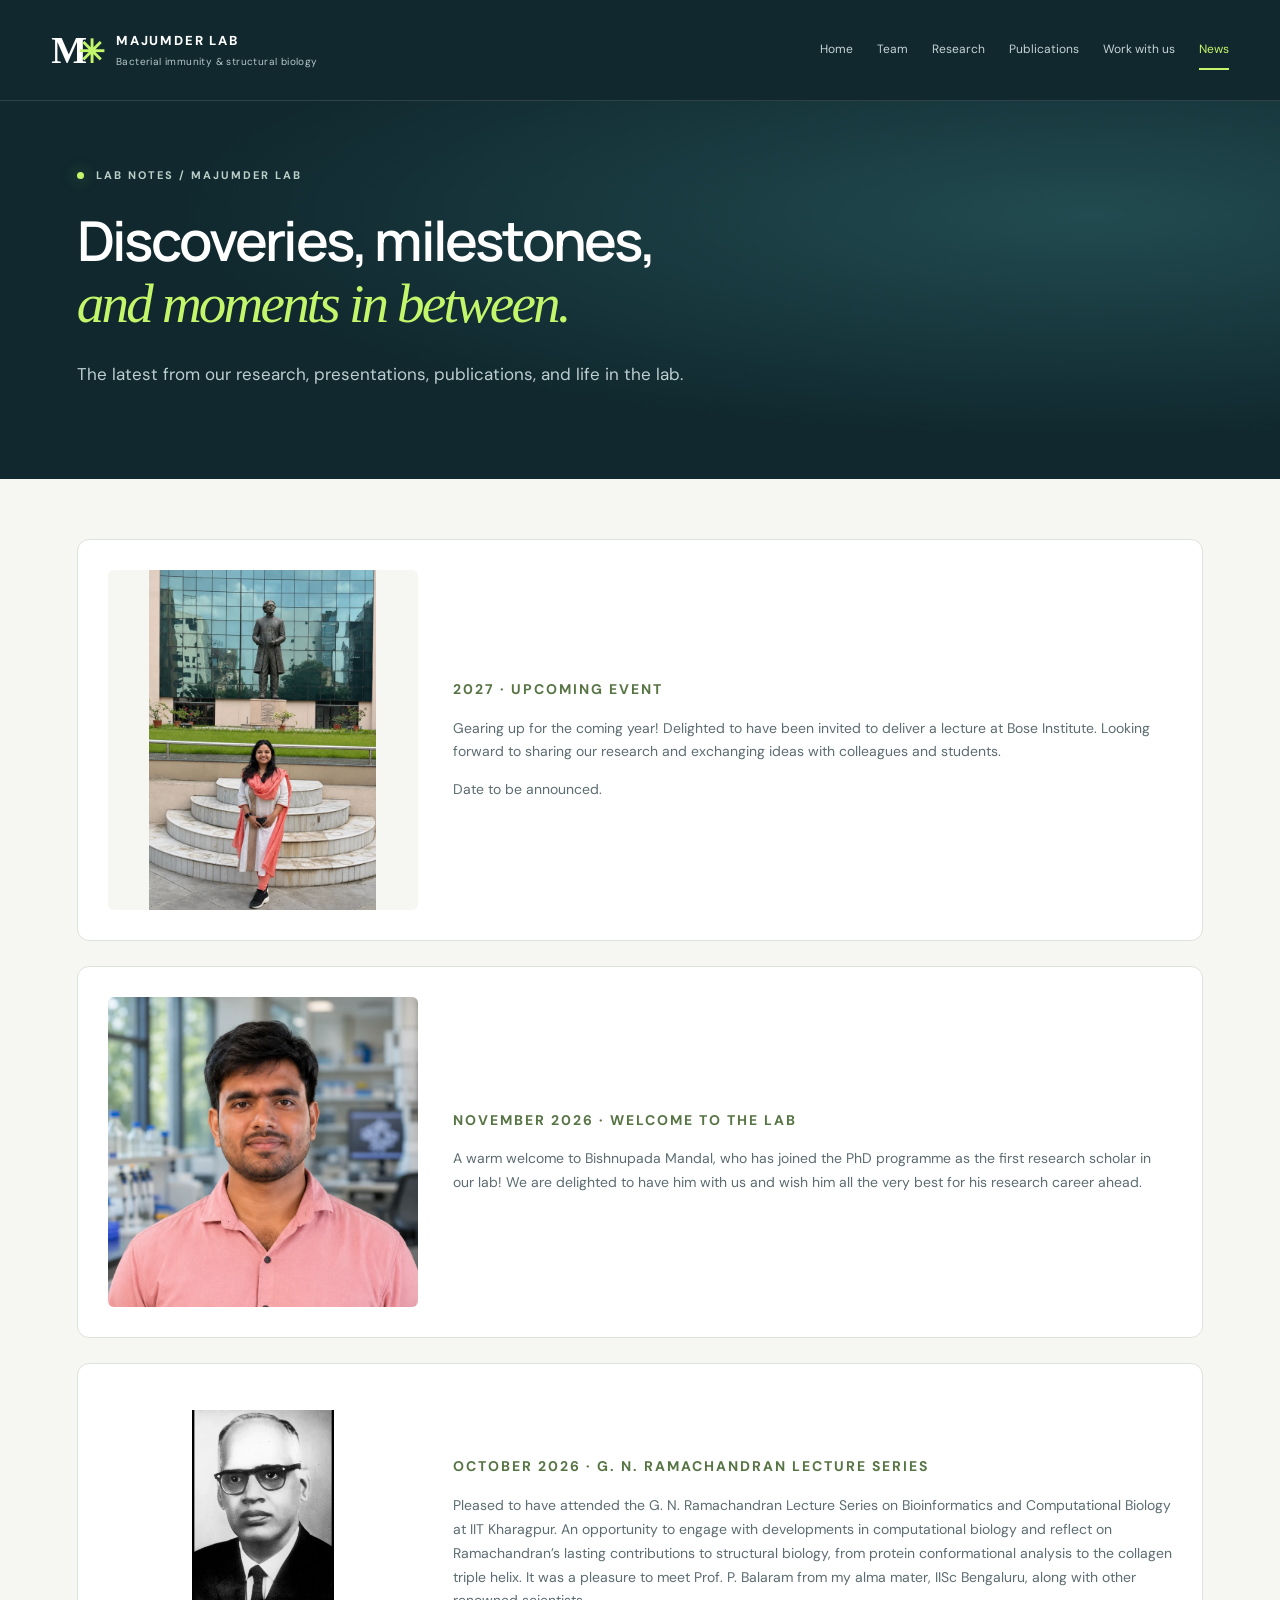
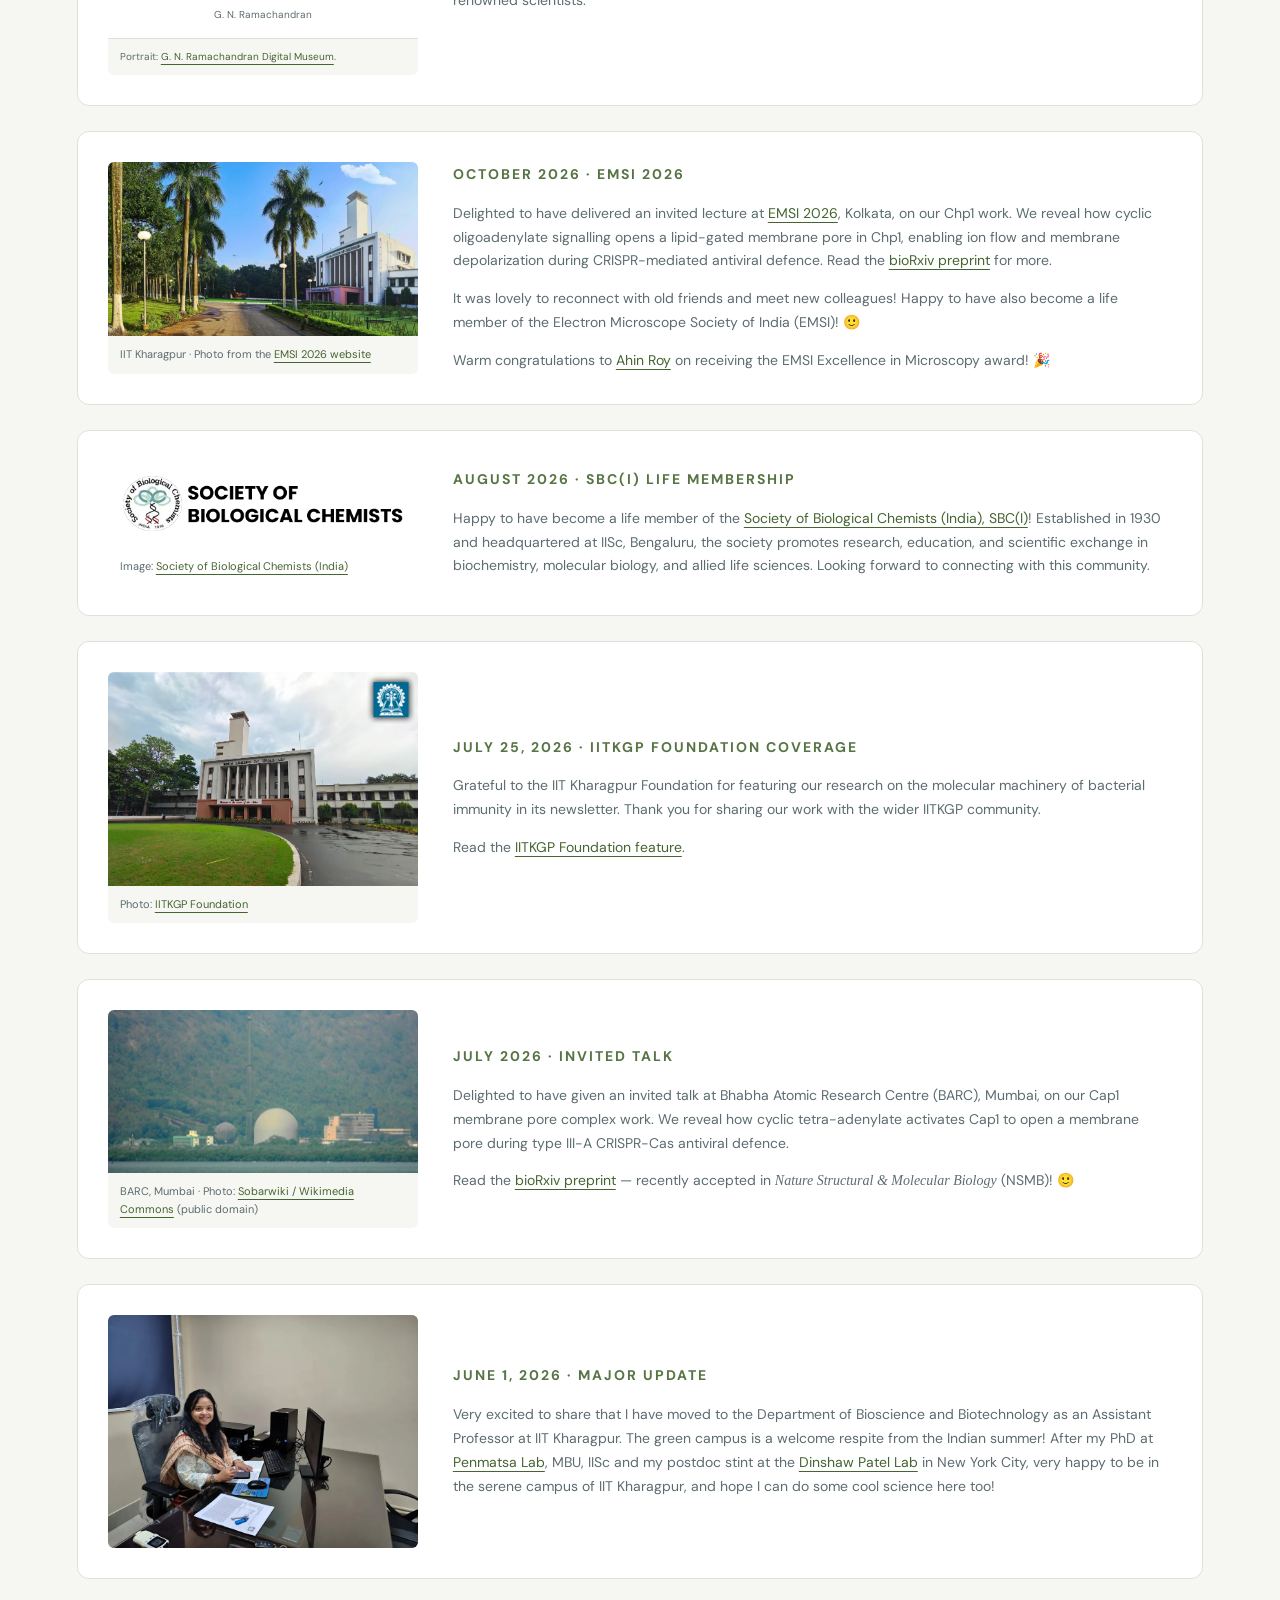
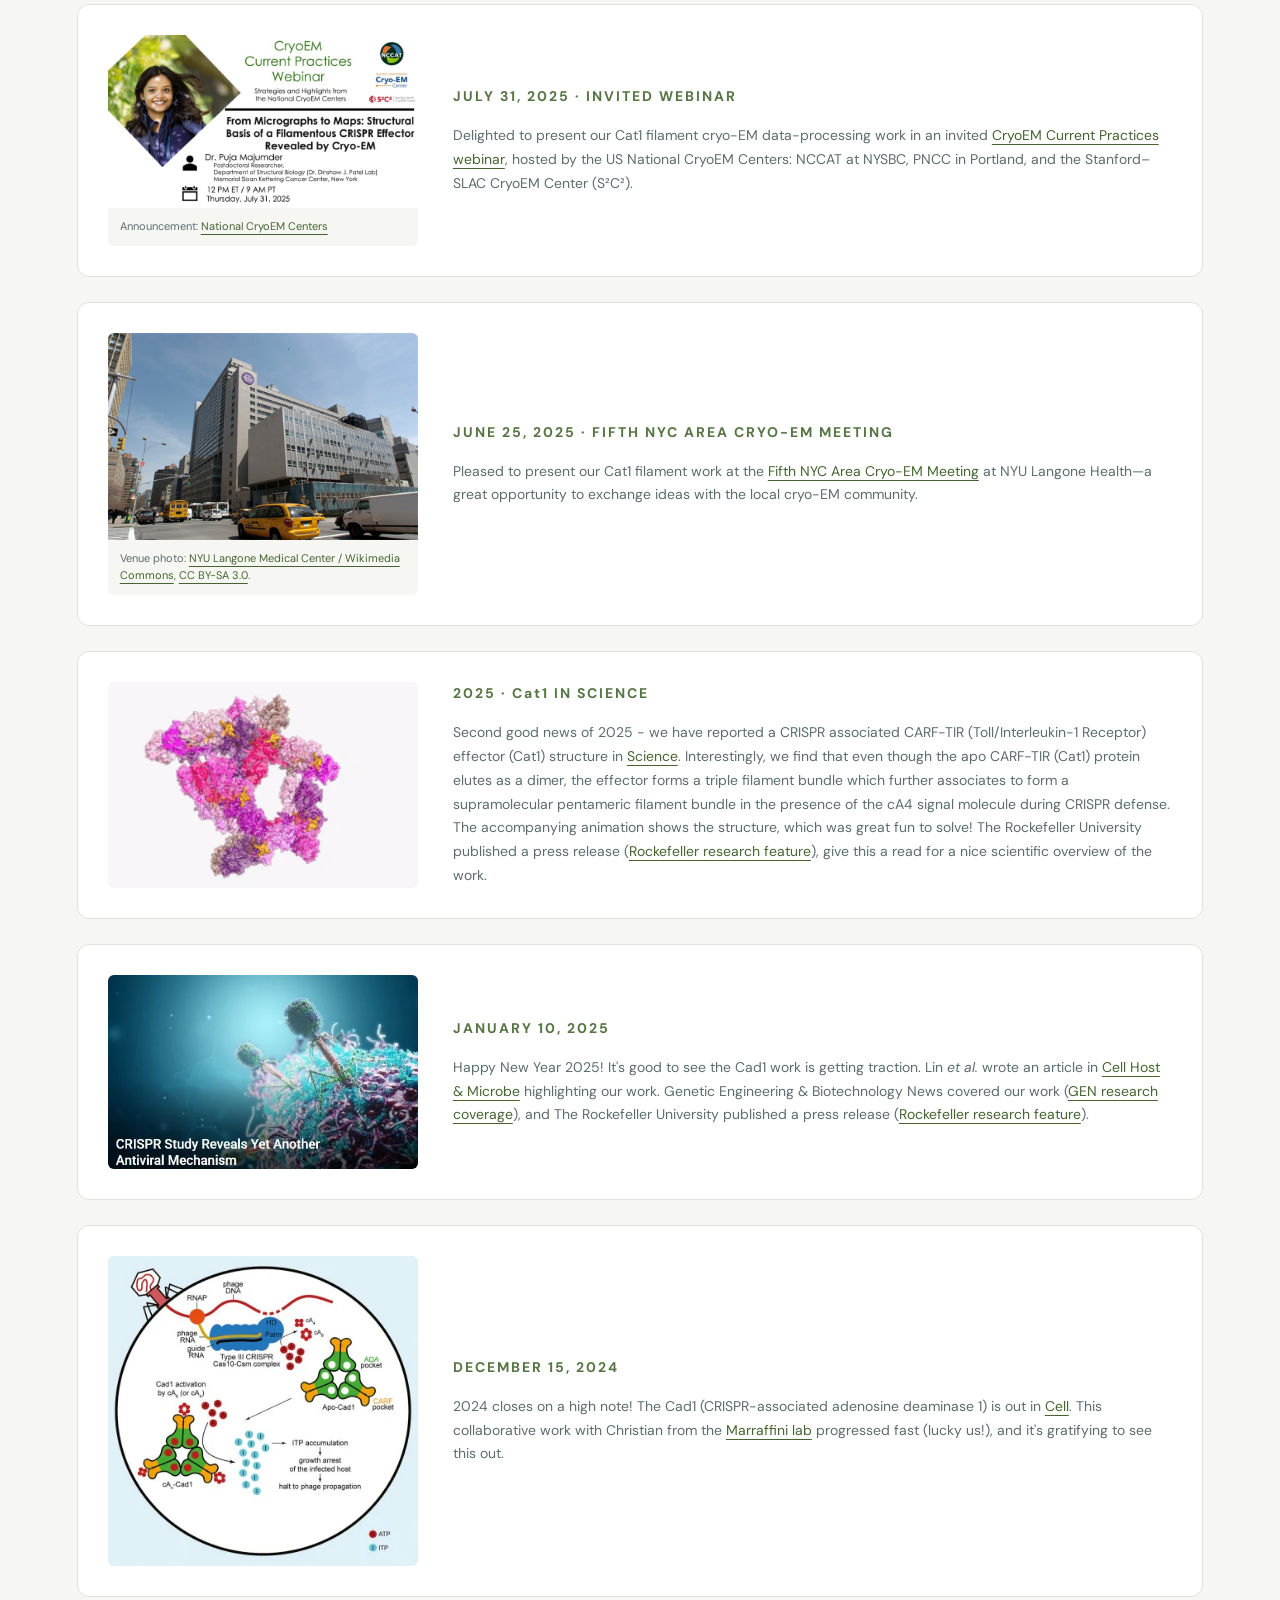
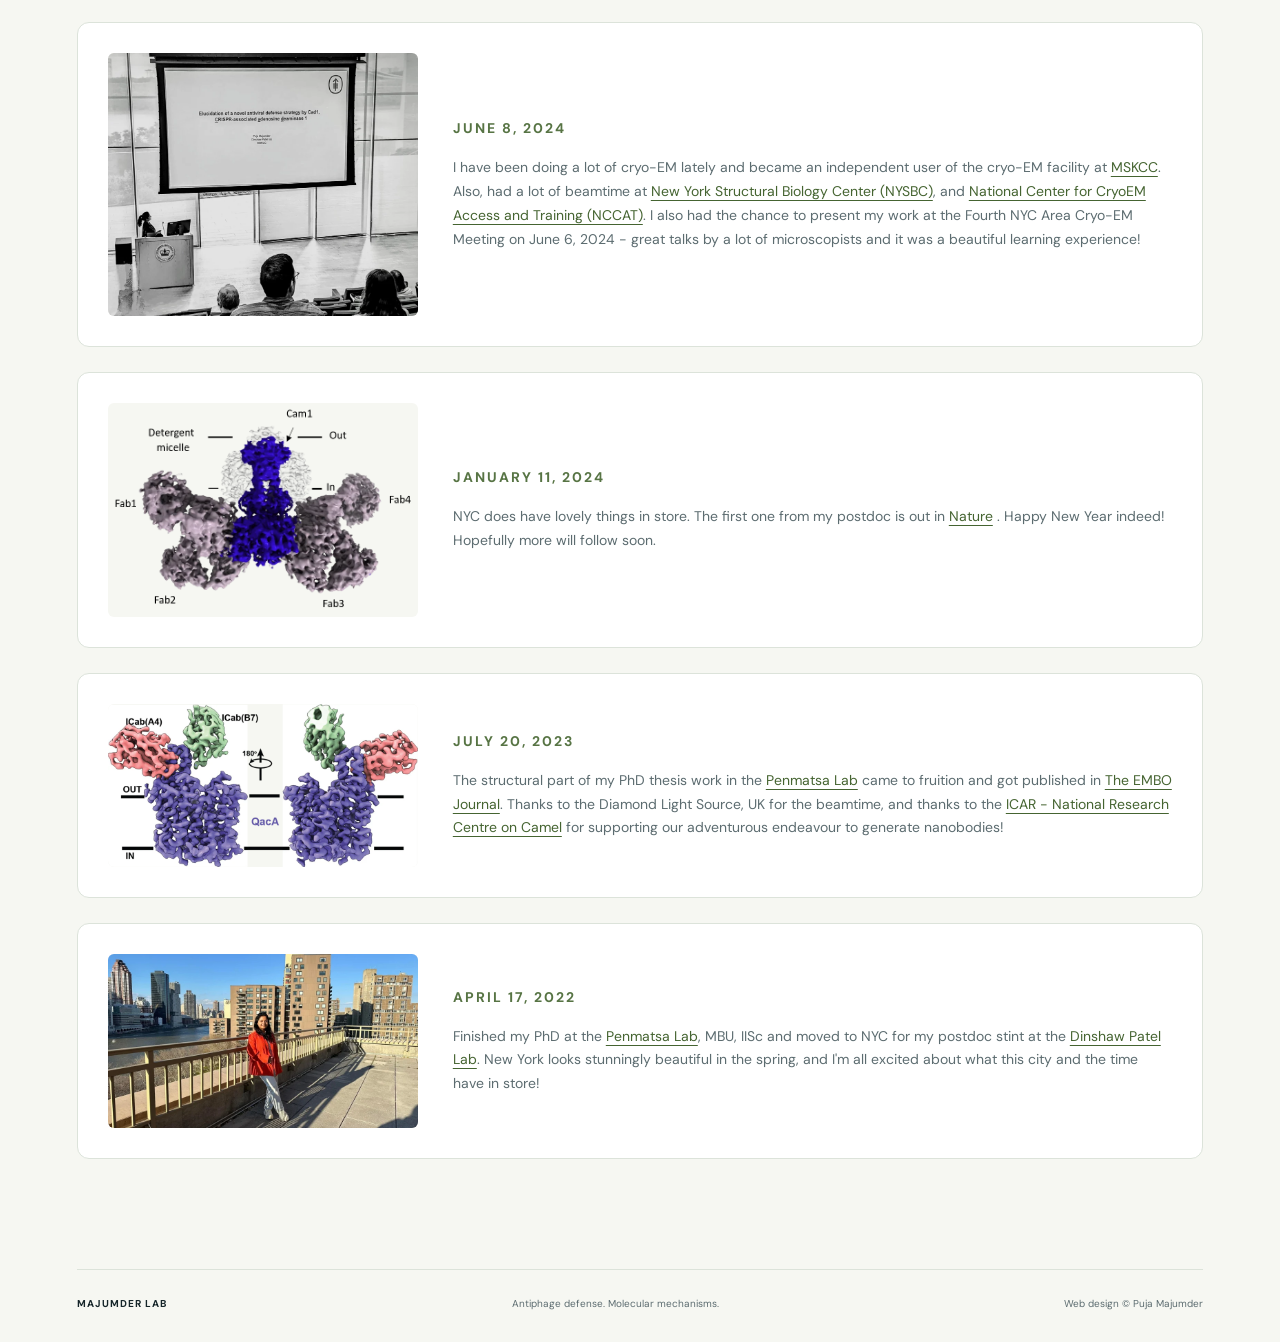
==== commit 6153288a: "update" ====
--- a/News.html
+++ b/News.html
@@ -1,12 +1,12 @@
 <!DOCTYPE html>
-<html lang="en"><head><meta charset="utf-8"><meta name="viewport" content="width=device-width, initial-scale=1"><title>News | Majumder Lab</title><meta name="description" content="Research news, publications, talks, milestones, and updates from the Majumder Lab at IIT Kharagpur."><link rel="stylesheet" href="assets/css/site.css?v=review-20261104d"><link rel="stylesheet" href="assets/css/pages.css?v=review-20261104d"><link rel="icon" href="assets/favicon.svg" type="image/svg+xml"></head><body class="news-page"><a class="skip-link" href="#main">Skip to content</a><header class="site-header"><div class="header-inner">
-<a class="brand" href="index.html"><span class="brand-mark" aria-hidden="true">M<span>✳</span></span><span>MAJUMDER LAB<small>Bacterial immunity &amp; structural biology</small></span></a>
+<html lang="en"><head><meta charset="utf-8"><meta name="viewport" content="width=device-width, initial-scale=1"><title>News | Majumder Lab</title><meta name="description" content="Research news, publications, talks, milestones, and updates from the Majumder Lab at IIT Kharagpur."><link rel="stylesheet" href="assets/css/site.css?v=cycle-20261104i"><link rel="stylesheet" href="assets/css/pages.css?v=review-20261104d"><link rel="icon" href="assets/favicon.svg" type="image/svg+xml"></head><body class="news-page"><a class="skip-link" href="#main">Skip to content</a><header class="site-header"><div class="header-inner">
+<a class="brand" href="index.html"><span class="brand-mark" aria-hidden="true">M<span>✳︎</span></span><span>MAJUMDER LAB<small>Bacterial immunity &amp; structural biology</small></span></a>
 <nav aria-label="Main navigation"><a href="index.html">Home</a><a href="Team.html">Team</a><a href="Research.html">Research</a><a href="Publications.html">Publications</a><a href="Opportunity.html">Work with us</a><a href="News.html" aria-current="page">News</a></nav>
 </div></header><main id="main"><section class="hero page-hero"><div class="container"><p class="eyebrow"><span class="status-dot"></span> LAB NOTES / MAJUMDER LAB</p><h1>Discoveries, milestones,<br><em>and moments in between.</em></h1><p class="hero-copy">The latest from our research, presentations, publications, and life in the lab.</p></div></section><section class="container news-feed"><article class="news-card news-card-bose"><figure><img src="images/news/puja-bose-institute-statue.webp" alt="Puja Majumder at Bose Institute, Kolkata, with the full J. C. Bose statue behind her" width="600" height="900" loading="lazy" decoding="async"></figure><div><p class="eyebrow"><time datetime="2027">2027</time> · Upcoming event</p><p>Gearing up for the coming year! Delighted to have been invited to deliver a lecture at Bose Institute. Looking forward to sharing our research and exchanging ideas with colleagues and students.</p><p>Date to be announced.</p></div></article><article class="news-card"><figure><img src="images/news/bishnupada-mandal-headshot.webp" alt="Bishnupada Mandal, the lab's first PhD research scholar" loading="lazy" width="900" height="900" decoding="async"></figure><div><p class="eyebrow"><time datetime="2026-11">November 2026</time> · Welcome to the lab</p><p>A warm welcome to Bishnupada Mandal, who has joined the PhD programme as the first research scholar in our lab! We are delighted to have him with us and wish him all the very best for his research career ahead.</p></div></article><article class="news-card news-card-gnr"><figure><div class="gnr-visuals"><div class="gnr-portrait"><img src="images/news/gn-ramachandran-portrait.webp" alt="Portrait of G. N. Ramachandran" width="540" height="720" loading="lazy" decoding="async"><span>G. N. Ramachandran</span></div></div><figcaption>Portrait: <a href="https://www.gnramachandran.org/">G. N. Ramachandran Digital Museum</a>.</figcaption></figure><div><p class="eyebrow"><time datetime="2026-10">October 2026</time> · G. N. Ramachandran Lecture Series</p><p>Pleased to have attended the G. N. Ramachandran Lecture Series on Bioinformatics and Computational Biology at IIT Kharagpur. An opportunity to engage with developments in computational biology and reflect on Ramachandran’s lasting contributions to structural biology, from protein conformational analysis to the collagen triple helix. It was a pleasure to meet Prof. P. Balaram from my alma mater, IISc Bengaluru, along with other renowned scientists.</p></div></article><article class="news-card news-card-emsi"><figure><img src="images/news/emsi-2026.webp" alt="Palm-lined avenue and main building at IIT Kharagpur" width="900" height="506" decoding="async"><figcaption>IIT Kharagpur · Photo from the <a href="https://emsi2026.iitkgp.ac.in/">EMSI 2026 website</a></figcaption></figure><div><p class="eyebrow"><time datetime="2026-10">October 2026</time> · EMSI 2026</p><p>Delighted to have delivered an invited lecture at <a href="https://emsi2026.iitkgp.ac.in/">EMSI 2026</a>, Kolkata, on our Chp1 work. We reveal how cyclic oligoadenylate signalling opens a lipid-gated membrane pore in Chp1, enabling ion flow and membrane depolarization during CRISPR-mediated antiviral defence. Read the <a href="https://www.biorxiv.org/content/10.64898/2026.08.05.743128v1">bioRxiv preprint</a> for more.</p><p>It was lovely to reconnect with old friends and meet new colleagues! Happy to have also become a life member of the Electron Microscope Society of India (EMSI)! 🙂</p><p>Warm congratulations to <a href="https://ahinroy.github.io/">Ahin Roy</a> on receiving the EMSI Excellence in Microscopy award! 🎉</p></div></article><article class="news-card news-card-sbci"><figure><img src="images/news/sbci-logo.webp" alt="Society of Biological Chemists (India) logo" width="441" height="90" loading="lazy" decoding="async"><figcaption>Image: <a href="https://sbcihq.in/">Society of Biological Chemists (India)</a></figcaption></figure><div><p class="eyebrow"><time datetime="2026-08">August 2026</time> · SBC(I) life membership</p><p>Happy to have become a life member of the <a href="https://sbcihq.in/sbci-application/">Society of Biological Chemists (India), SBC(I)</a>! Established in 1930 and headquartered at IISc, Bengaluru, the society promotes research, education, and scientific exchange in biochemistry, molecular biology, and allied life sciences. Looking forward to connecting with this community.</p></div></article><article class="news-card news-card-foundation"><figure><img src="images/news/iitkgp-foundation-feature.webp" alt="IIT Kharagpur main building and green lawn, featured in the IITKGP Foundation newsletter" width="825" height="567" loading="lazy" decoding="async"><figcaption>Photo: <a href="https://www.iitkgpfoundation.org/article.html?nl=3333">IITKGP Foundation</a></figcaption></figure><div><p class="eyebrow"><time datetime="2026-07-25">July 25, 2026</time> · IITKGP Foundation coverage</p><p>Grateful to the IIT Kharagpur Foundation for featuring our research on the molecular machinery of bacterial immunity in its newsletter. Thank you for sharing our work with the wider IITKGP community.</p><p>Read the <a href="https://www.iitkgpfoundation.org/article.html?nl=3333">IITKGP Foundation feature</a>.</p></div></article><article class="news-card news-card-barc"><figure><img src="images/news/barc-mumbai.webp" alt="Bhabha Atomic Research Centre, Trombay, Mumbai, viewed from the Arabian Sea" width="900" height="473" decoding="async"><figcaption>BARC, Mumbai · Photo: <a href="https://commons.wikimedia.org/wiki/File:BARC_nuclear_reactor.JPG">Sobarwiki / Wikimedia Commons</a> (public domain)</figcaption></figure><div><p class="eyebrow"><time datetime="2026-07">July 2026</time> · Invited talk</p><p>Delighted to have given an invited talk at Bhabha Atomic Research Centre (BARC), Mumbai, on our Cap1 membrane pore complex work. We reveal how cyclic tetra-adenylate activates Cap1 to open a membrane pore during type III-A CRISPR-Cas antiviral defence.</p><p>Read the <a href="https://www.biorxiv.org/content/10.1101/2025.11.13.688252v1">bioRxiv preprint</a> — recently accepted in <em>Nature Structural &amp; Molecular Biology</em> (NSMB)! 🙂</p></div></article><article class="news-card"><figure><img src="images/news/puja-iit-kharagpur-office.webp" alt="Puja Majumder at her office desk at IIT Kharagpur" width="900" height="675" loading="lazy" decoding="async"></figure><div><p class="eyebrow">June 1, 2026 · Major update</p><p>Very excited to share that I have moved to the Department of Bioscience and Biotechnology as an Assistant Professor at IIT Kharagpur.
 					The green campus is a welcome respite from the Indian summer! After my PhD at <a href="https://aplabmbu.weebly.com/">Penmatsa Lab</a>, MBU, IISc 
 					and my postdoc stint at the <a href="https://www.mskcc.org/research/ski/labs/dinshaw-patel">Dinshaw Patel Lab</a> in New York City,
 					very happy to be in the serene campus of IIT Kharagpur, and hope I can do some cool science here too! 
-				</p></div></article><article class="news-card news-card-webinar"><figure><img src="images/news/cat1-cryoem-webinar-2025.jpg" alt="Official announcement of Puja Majumder’s Cat1 cryo-EM webinar on July 31, 2025" width="800" height="448" loading="lazy" decoding="async"><figcaption>Announcement: <a href="https://www.cryoemcenters.org/webinararchive/">National CryoEM Centers</a></figcaption></figure><div><p class="eyebrow"><time datetime="2025-07-31">July 31, 2025</time> · Invited webinar</p><p>Delighted to present our Cat1 filament cryo-EM data-processing work in an invited <a href="https://www.cryoemcenters.org/webinararchive/">CryoEM Current Practices webinar</a>, hosted by the US National CryoEM Centers: NCCAT at NYSBC, PNCC in Portland, and the Stanford–SLAC CryoEM Center (S²C²).</p></div></article><article class="news-card news-card-meeting"><figure><img src="images/news/nyu-langone-medical-center.jpg" alt="NYU Langone Medical Center on First Avenue, venue of the Fifth NYC Area Cryo-EM Meeting" width="430" height="287" loading="lazy" decoding="async"><figcaption>Venue photo: <a href="https://commons.wikimedia.org/wiki/File:NYULMC.jpg">NYU Langone Medical Center / Wikimedia Commons</a>, <a href="https://creativecommons.org/licenses/by-sa/3.0/">CC BY-SA 3.0</a>.</figcaption></figure><div><p class="eyebrow"><time datetime="2025-06-25">June 25, 2025</time> · Fifth NYC Area Cryo-EM Meeting</p><p>Pleased to present our Cat1 filament work at the <a href="https://med.nyu.edu/research/scientific-cores-shared-resources/cryo-electron-microscopy-laboratory/sites/default/files/nyarea-cryoem-program.pdf">Fifth NYC Area Cryo-EM Meeting</a> at NYU Langone Health—a great opportunity to exchange ideas with the local cryo-EM community.</p></div></article><article class="news-card"><figure><img src="images/news/Cat1_vid.webp" alt="Lab update: 2025 · Cat1 in Science" loading="lazy" width="640" height="426" decoding="async"></figure><div><p class="eyebrow">2025 · Cat1 in Science</p><p>Second good news of 2025 - we have reported a CRISPR associated CARF-TIR (Toll/Interleukin-1 Receptor) effector (Cat1) structure in 
+				</p></div></article><article class="news-card news-card-webinar"><figure><img src="images/news/cat1-cryoem-webinar-2025.jpg" alt="Official announcement of Puja Majumder’s Cat1 cryo-EM webinar on July 31, 2025" width="800" height="448" loading="lazy" decoding="async"><figcaption>Announcement: <a href="https://www.cryoemcenters.org/webinararchive/">National CryoEM Centers</a></figcaption></figure><div><p class="eyebrow"><time datetime="2025-07-31">July 31, 2025</time> · Invited webinar</p><p>Delighted to present our Cat1 filament cryo-EM data-processing work in an invited <a href="https://www.cryoemcenters.org/webinararchive/">CryoEM Current Practices webinar</a>, hosted by the US National CryoEM Centers: NCCAT at NYSBC, PNCC in Portland, and the Stanford–SLAC CryoEM Center (S²C²).</p></div></article><article class="news-card news-card-meeting"><figure><img src="images/news/nyu-langone-medical-center.jpg" alt="NYU Langone Medical Center on First Avenue, venue of the Fifth NYC Area Cryo-EM Meeting" width="430" height="287" loading="lazy" decoding="async"><figcaption>Venue photo: <a href="https://commons.wikimedia.org/wiki/File:NYULMC.jpg">NYU Langone Medical Center / Wikimedia Commons</a>, <a href="https://creativecommons.org/licenses/by-sa/3.0/">CC BY-SA 3.0</a>.</figcaption></figure><div><p class="eyebrow"><time datetime="2025-06-25">June 25, 2025</time> · Fifth NYC Area Cryo-EM Meeting</p><p>Pleased to present our Cat1 filament work at the <a href="https://med.nyu.edu/research/scientific-cores-shared-resources/cryo-electron-microscopy-laboratory/sites/default/files/nyarea-cryoem-program.pdf">Fifth NYC Area Cryo-EM Meeting</a> at NYU Langone Health—a great opportunity to exchange ideas with the local cryo-EM community.</p></div></article><article class="news-card"><figure><img src="images/news/Cat1_vid.webp" alt="Lab update: 2025 · Cat1 in Science" loading="lazy" width="640" height="426" decoding="async"></figure><div><p class="eyebrow">2025 · <span style="text-transform:none">Cat1</span> in Science</p><p>Second good news of 2025 - we have reported a CRISPR associated CARF-TIR (Toll/Interleukin-1 Receptor) effector (Cat1) structure in 
 					<a href="https://doi.org/10.1126/science.adv9045"> Science</a>. Interestingly, we find that even 
 					though the apo CARF-TIR (Cat1) protein elutes as a dimer, the effector forms a triple filament bundle which further associates to form a supramolecular pentameric filament 
 					bundle in the presence of the cA4 signal molecule during CRISPR defense. The accompanying animation shows the structure, which was great fun to solve!
--- a/assets/css/site.css
+++ b/assets/css/site.css
@@ -1,5 +1,5 @@
 @import url('https://fonts.googleapis.com/css2?family=DM+Sans:wght@400;500;600;700&family=Manrope:wght@400;500;600;700;800&display=swap');
-:root{--ink:#152529;--muted:#5c6c70;--lime:#c4f66b;--dark:#10282e;--paper:#f6f7f2;--line:#dce3da}*{box-sizing:border-box}html{scroll-behavior:smooth;scroll-padding-top:110px}body{margin:0;background:var(--paper);color:var(--ink);font-family:'DM Sans',Arial,sans-serif;line-height:1.7}a{color:inherit}img{display:block;max-width:100%;height:auto}h1,h2,h3,h4,p,figure{margin:0}h1,h2,h3,h4{font-family:Manrope,Arial,sans-serif}a:focus-visible,summary:focus-visible{outline:3px solid #6c9b20;outline-offset:5px}.container{width:min(1200px,88%);margin-inline:auto}.site-header{background:var(--dark);color:#fff;border-bottom:1px solid #ffffff20}.header-inner{max-width:1440px;width:92%;margin:auto;display:flex;align-items:center;justify-content:space-between;gap:28px;min-height:100px}.brand{display:flex;align-items:center;gap:12px;text-decoration:none;font-size:13px;letter-spacing:1.8px;font-weight:800;white-space:nowrap}.brand small{display:block;font-size:10px;font-weight:400;letter-spacing:.4px;color:#b6c7c9}.brand-mark{font-family:Georgia,serif;font-size:38px;letter-spacing:-9px;line-height:1;margin-right:8px}.brand-mark span{color:var(--lime);font-size:32px}.site-header nav{display:flex;gap:24px;font-size:12px}.site-header nav a{text-decoration:none;padding:9px 0;color:#c5d3d5;white-space:nowrap}.site-header nav a:hover,.site-header nav a[aria-current]{color:var(--lime)}.site-header nav a[aria-current]{border-bottom:2px solid var(--lime)}.hero{color:white;background:radial-gradient(ellipse at 85% 30%,#214b50,transparent 60%),var(--dark);padding:78px 0 65px;overflow:hidden}.hero-grid{display:grid;grid-template-columns:1.15fr 1fr;align-items:center;gap:65px}.eyebrow{font-size:11px;letter-spacing:2px;font-weight:700;text-transform:uppercase;line-height:1.7}.hero .eyebrow{color:#bcd0ca}.status-dot{display:inline-block;width:7px;height:7px;background:var(--lime);border-radius:50%;margin-right:7px;box-shadow:0 0 16px #c4f66870}h1{font-size:clamp(40px,4.3vw,66px);letter-spacing:-2.8px;line-height:1.12;font-weight:600;margin:25px 0}em{font-family:Georgia,'Times New Roman',serif;font-weight:400}.hero h1 em{color:var(--lime)}.hero-copy{color:#bdced0;font-size:17px;max-width:410px;margin-bottom:30px}.button{display:inline-flex;align-items:center;gap:35px;background:var(--lime);color:var(--dark);text-decoration:none;font-size:13px;font-weight:700;border-radius:5px;padding:14px 21px;transition:transform .2s,background .2s}.button:hover{background:#d5ff91;transform:translateY(-3px)}.button span{font-size:21px}.hero-tags{display:flex;flex-wrap:wrap;gap:8px;margin-top:34px}.hero-tags span{font-size:10px;border:1px solid #ffffff30;border-radius:30px;padding:5px 12px;color:#d3dedd}.hero-figure{background:#fff;border-radius:12px;overflow:hidden;box-shadow:16px 20px 0 #ffffff06,0 24px 80px #0003;transform:rotate(2deg)}.figure-top{display:flex;align-items:center;justify-content:space-between;padding:15px 20px;font-size:9px;letter-spacing:1.6px;font-weight:700;border-bottom:1px solid var(--line);color:var(--muted)}.hero-figure img{width:100%;height:auto;padding:18px}.hero-figure figcaption{padding:15px 20px;color:var(--muted);font-size:11px;border-top:1px solid var(--line)}.approach{display:grid;grid-template-columns:1fr 1.2fr;gap:90px;padding-top:90px;padding-bottom:35px}h2{font-size:clamp(32px,3.2vw,46px);font-weight:500;line-height:1.2;letter-spacing:-1.8px;margin-top:18px}h2 em{color:#547241}.intro{font-size:17px;line-height:1.85}.methods{display:grid;grid-template-columns:repeat(3,1fr);border:1px solid var(--line);border-radius:8px;margin-top:20px;margin-bottom:95px;overflow:hidden}.methods>div{padding:25px 30px;position:relative}.methods>div+div{border-left:1px solid var(--line)}.methods span{position:absolute;right:24px;top:23px;font-size:11px;color:#72886a}.methods h3{font-size:18px;font-weight:600;margin-bottom:6px}.methods p{color:var(--muted);font-size:13px;max-width:240px}.section-heading{display:flex;justify-content:space-between;align-items:flex-end;gap:40px}.section-heading>p{max-width:340px;color:var(--muted);font-size:14px}.project-nav{display:grid;grid-template-columns:repeat(4,1fr);gap:12px;margin-top:35px}.project-nav a{display:flex;justify-content:space-between;text-decoration:none;font-size:14px;padding:13px 20px;border:1px solid var(--line);border-radius:5px;transition:background .2s}.project-nav a:hover{background:var(--lime)}.project-nav span{color:#638340}.context{margin-bottom:38px}details{margin-top:20px;border-top:1px solid var(--line)}summary{cursor:pointer;padding:15px 0;font-size:12px;font-weight:600;display:flex;justify-content:space-between;gap:20px;list-style:none}summary::-webkit-details-marker{display:none}summary span{font-size:18px;line-height:1;transition:transform .2s}details[open]>summary span:last-child{transform:rotate(45deg)}.detail-copy{color:var(--muted);font-size:14px;line-height:1.9;padding:5px 0 20px}.detail-copy a{color:#3d642e;text-underline-offset:3px}.project{display:grid;grid-template-columns:1.12fr 1fr;align-items:start;gap:55px;border-top:1px solid var(--line);padding:48px 0 55px;scroll-margin-top:25px}.project-figure{background:white;border:1px solid var(--line);border-radius:9px;overflow:hidden}.project-figure img{width:100%;height:auto;padding:24px;transition:transform .3s}.project-figure a{display:block;overflow:hidden}.project-figure a:hover img{transform:scale(1.025)}.project-figure figcaption{border-top:1px solid var(--line);font-size:10px;color:var(--muted);padding:12px 20px;display:flex;justify-content:space-between}.project-copy{padding-top:8px}.project-copy .eyebrow{color:#61765b;font-size:9px;letter-spacing:1.5px}.project h3{font-size:58px;line-height:1.1;letter-spacing:-3px;margin:15px 0}.project h4{font-size:22px;line-height:1.4;font-weight:500;margin-bottom:17px;letter-spacing:-.6px}.project-copy>p:not(.eyebrow){font-size:14px;color:var(--muted)}.paper-link{display:inline-flex;gap:25px;align-items:center;font-size:12px;font-weight:700;text-decoration:none;border-bottom:1px solid #849774;padding-bottom:4px;margin-top:22px}.paper-link:hover{color:#547241}.closing{background:var(--dark);color:white;border-radius:12px;padding:45px 55px;margin-top:20px;margin-bottom:55px;position:relative}.closing .eyebrow{color:#b0c6bb}.closing h2{margin-bottom:25px}.closing h2 em{color:var(--lime)}.closing .button{position:absolute;right:55px;bottom:55px}.site-footer{display:flex;align-items:center;justify-content:space-between;gap:20px;padding-bottom:30px;font-size:10px;color:var(--muted)}.site-footer a{font-weight:700;letter-spacing:1px;text-decoration:none;color:var(--ink)}.skip-link{position:fixed;top:-70px;left:15px;z-index:99;background:var(--lime);padding:12px}.skip-link:focus{top:10px}@media(min-width:1000px){.project:nth-of-type(even) .project-figure{order:2}}@media(max-width:1050px){.header-inner{flex-direction:column;gap:12px;padding:20px 0 12px}.hero-grid{gap:30px}h1{letter-spacing:-1.7px}.approach{gap:40px}.project{gap:30px}}@media(max-width:720px){.container{width:88%}.site-header nav{gap:16px;flex-wrap:wrap;justify-content:center;font-size:11px}.brand small{font-size:9px}.hero{padding:45px 0}.hero-grid,.approach,.project{grid-template-columns:1fr}.hero-grid{gap:40px}h1{font-size:44px}.hero-copy{font-size:16px}.hero-figure{transform:none}.approach{padding-top:55px;gap:25px}.intro{font-size:16px}.methods{grid-template-columns:1fr;margin-bottom:55px}.methods>div{padding:20px 25px}.methods>div+div{border-left:0;border-top:1px solid var(--line)}.methods p{max-width:100%}.section-heading{display:block}.section-heading>p{margin-top:20px}.project-nav{gap:7px}.project-nav a{padding:10px;font-size:12px}.project{gap:25px;padding:30px 0}.project h3{font-size:48px}.closing{padding:30px}.closing .button{position:static}.site-footer{flex-wrap:wrap}.site-footer span:last-child{width:100%}}@media(prefers-reduced-motion:reduce){html{scroll-behavior:auto}*,*::before,*::after{transition:none!important}}
+:root{--ink:#152529;--muted:#5c6c70;--lime:#c4f66b;--dark:#10282e;--paper:#f6f7f2;--line:#dce3da}*{box-sizing:border-box}html{scroll-behavior:smooth;scroll-padding-top:110px}body{margin:0;background:var(--paper);color:var(--ink);font-family:'DM Sans',Arial,sans-serif;line-height:1.7}a{color:inherit}img{display:block;max-width:100%;height:auto}h1,h2,h3,h4,p,figure{margin:0}h1,h2,h3,h4{font-family:Manrope,Arial,sans-serif}a:focus-visible,summary:focus-visible{outline:3px solid #6c9b20;outline-offset:5px}.container{width:min(1200px,88%);margin-inline:auto}.site-header{background:var(--dark);color:#fff;border-bottom:1px solid #ffffff20}.header-inner{max-width:1440px;width:92%;margin:auto;display:flex;align-items:center;justify-content:space-between;gap:28px;min-height:100px}.brand{display:flex;align-items:center;gap:12px;text-decoration:none;font-size:13px;letter-spacing:1.8px;font-weight:800;white-space:nowrap}.brand small{display:block;font-size:10px;font-weight:400;letter-spacing:.4px;color:#b6c7c9}.brand-mark{flex-shrink:0;font-family:Georgia,serif;font-size:38px;letter-spacing:-9px;line-height:1;margin-right:8px}.brand-mark span{color:var(--lime);font-family:Georgia,"Times New Roman",serif;font-size:32px}.site-header nav{display:flex;gap:24px;font-size:12px}.site-header nav a{text-decoration:none;padding:9px 0;color:#c5d3d5;white-space:nowrap}.site-header nav a:hover,.site-header nav a[aria-current]{color:var(--lime)}.site-header nav a[aria-current]{border-bottom:2px solid var(--lime)}.hero{color:white;background:radial-gradient(ellipse at 85% 30%,#214b50,transparent 60%),var(--dark);padding:78px 0 65px;overflow:hidden}.hero-grid{display:grid;grid-template-columns:1.15fr 1fr;align-items:center;gap:65px}.eyebrow{font-size:11px;letter-spacing:2px;font-weight:700;text-transform:uppercase;line-height:1.7}.hero .eyebrow{color:#bcd0ca}.status-dot{display:inline-block;width:7px;height:7px;background:var(--lime);border-radius:50%;margin-right:7px;box-shadow:0 0 16px #c4f66870}h1{font-size:clamp(40px,4.3vw,66px);letter-spacing:-2.8px;line-height:1.12;font-weight:600;margin:25px 0}em{font-family:Georgia,'Times New Roman',serif;font-weight:400}.hero h1 em{color:var(--lime)}.hero-copy{color:#bdced0;font-size:17px;max-width:410px;margin-bottom:30px}.button{display:inline-flex;align-items:center;gap:35px;background:var(--lime);color:var(--dark);text-decoration:none;font-size:13px;font-weight:700;border-radius:5px;padding:14px 21px;transition:transform .2s,background .2s}.button:hover{background:#d5ff91;transform:translateY(-3px)}.button span{font-size:21px}.hero-tags{display:flex;flex-wrap:wrap;gap:8px;margin-top:34px}.hero-tags span{font-size:10px;border:1px solid #ffffff30;border-radius:30px;padding:5px 12px;color:#d3dedd}.hero-figure{background:#fff;border-radius:12px;overflow:hidden;box-shadow:16px 20px 0 #ffffff06,0 24px 80px #0003;transform:rotate(2deg)}.figure-top{display:flex;align-items:center;justify-content:space-between;padding:15px 20px;font-size:9px;letter-spacing:1.6px;font-weight:700;border-bottom:1px solid var(--line);color:var(--muted)}.hero-figure img{width:100%;height:auto;padding:18px}.hero-figure figcaption{padding:15px 20px;color:var(--muted);font-size:11px;border-top:1px solid var(--line)}.approach{display:grid;grid-template-columns:1fr 1.2fr;gap:90px;padding-top:90px;padding-bottom:35px}h2{font-size:clamp(32px,3.2vw,46px);font-weight:500;line-height:1.2;letter-spacing:-1.8px;margin-top:18px}h2 em{color:#547241}.intro{font-size:17px;line-height:1.85}.methods{display:grid;grid-template-columns:repeat(3,1fr);border:1px solid var(--line);border-radius:8px;margin-top:20px;margin-bottom:95px;overflow:hidden}.methods>div{padding:25px 30px;position:relative}.methods>div+div{border-left:1px solid var(--line)}.methods span{position:absolute;right:24px;top:23px;font-size:11px;color:#72886a}.methods h3{font-size:18px;font-weight:600;margin-bottom:6px}.methods p{color:var(--muted);font-size:13px;max-width:240px}.section-heading{display:flex;justify-content:space-between;align-items:flex-end;gap:40px}.section-heading>p{max-width:340px;color:var(--muted);font-size:14px}.project-nav{display:grid;grid-template-columns:repeat(4,1fr);gap:12px;margin-top:35px}.project-nav a{display:flex;justify-content:space-between;text-decoration:none;font-size:14px;padding:13px 20px;border:1px solid var(--line);border-radius:5px;transition:background .2s}.project-nav a:hover{background:var(--lime)}.project-nav span{color:#638340}.context{margin-bottom:38px}details{margin-top:20px;border-top:1px solid var(--line)}summary{cursor:pointer;padding:15px 0;font-size:12px;font-weight:600;display:flex;justify-content:space-between;gap:20px;list-style:none}summary::-webkit-details-marker{display:none}summary span{font-size:18px;line-height:1;transition:transform .2s}details[open]>summary span:last-child{transform:rotate(45deg)}.detail-copy{color:var(--muted);font-size:14px;line-height:1.9;padding:5px 0 20px}.detail-copy a{color:#3d642e;text-underline-offset:3px}.project{display:grid;grid-template-columns:1.12fr 1fr;align-items:start;gap:55px;border-top:1px solid var(--line);padding:48px 0 55px;scroll-margin-top:25px}.project-figure{background:white;border:1px solid var(--line);border-radius:9px;overflow:hidden}.project-figure img{width:100%;height:auto;padding:24px;transition:transform .3s}.project-figure a{display:block;overflow:hidden}.project-figure a:hover img{transform:scale(1.025)}.project-figure figcaption{border-top:1px solid var(--line);font-size:10px;color:var(--muted);padding:12px 20px;display:flex;justify-content:space-between}.project-copy{padding-top:8px}.project-copy .eyebrow{color:#61765b;font-size:9px;letter-spacing:1.5px}.project h3{font-size:58px;line-height:1.1;letter-spacing:-3px;margin:15px 0}.project h4{font-size:22px;line-height:1.4;font-weight:500;margin-bottom:17px;letter-spacing:-.6px}.project-copy>p:not(.eyebrow){font-size:14px;color:var(--muted)}.paper-link{display:inline-flex;gap:25px;align-items:center;font-size:12px;font-weight:700;text-decoration:none;border-bottom:1px solid #849774;padding-bottom:4px;margin-top:22px}.paper-link:hover{color:#547241}.closing{background:var(--dark);color:white;border-radius:12px;padding:45px 55px;margin-top:20px;margin-bottom:55px;position:relative}.closing .eyebrow{color:#b0c6bb}.closing h2{margin-bottom:25px}.closing h2 em{color:var(--lime)}.closing .button{position:absolute;right:55px;bottom:55px}.site-footer{display:flex;align-items:center;justify-content:space-between;gap:20px;padding-bottom:30px;font-size:10px;color:var(--muted)}.site-footer a{font-weight:700;letter-spacing:1px;text-decoration:none;color:var(--ink)}.skip-link{position:fixed;top:-70px;left:15px;z-index:99;background:var(--lime);padding:12px}.skip-link:focus{top:10px}@media(min-width:1000px){.project:nth-of-type(even) .project-figure{order:2}}@media(max-width:1050px){.header-inner{flex-direction:column;gap:12px;padding:20px 0 12px}.hero-grid{gap:30px}h1{letter-spacing:-1.7px}.approach{gap:40px}.project{gap:30px}}@media(max-width:720px){.container{width:88%}.site-header nav{gap:16px;flex-wrap:wrap;justify-content:center;font-size:11px}.brand small{font-size:9px}.hero{padding:45px 0}.hero-grid,.approach,.project{grid-template-columns:1fr}.hero-grid{gap:40px}h1{font-size:44px}.hero-copy{font-size:16px}.hero-figure{transform:none}.approach{padding-top:55px;gap:25px}.intro{font-size:16px}.methods{grid-template-columns:1fr;margin-bottom:55px}.methods>div{padding:20px 25px}.methods>div+div{border-left:0;border-top:1px solid var(--line)}.methods p{max-width:100%}.section-heading{display:block}.section-heading>p{margin-top:20px}.project-nav{gap:7px}.project-nav a{padding:10px;font-size:12px}.project{gap:25px;padding:30px 0}.project h3{font-size:48px}.closing{padding:30px}.closing .button{position:static}.site-footer{flex-wrap:wrap}.site-footer span:last-child{width:100%}}@media(prefers-reduced-motion:reduce){html{scroll-behavior:auto}*,*::before,*::after{transition:none!important}}
 
 /* Research on membrane effectors. */
 .project-nav{grid-template-columns:repeat(6,minmax(0,1fr))}.membrane-effectors{border-top:1px solid var(--line);padding:35px 0 50px;scroll-margin-top:25px}.membrane-grid{display:grid;grid-template-columns:repeat(2,minmax(0,1fr));gap:24px;margin-top:30px}.membrane-grid>article{padding:30px;border:1px solid var(--line);border-radius:10px;background:white;scroll-margin-top:30px}.membrane-grid h3{font-size:48px;letter-spacing:-2px;line-height:1.15;margin:12px 0}.membrane-grid h4{font-size:21px;line-height:1.4;margin-bottom:15px}.membrane-grid .eyebrow{font-size:9px;color:#577444;letter-spacing:1.2px}.membrane-grid p:not(.eyebrow){font-size:14px;color:var(--muted)}.membrane-grid .research-status{margin-top:16px;font-size:12px}.membrane-grid .research-status em{font-family:inherit}@media(max-width:720px){.project-nav{grid-template-columns:repeat(3,minmax(0,1fr))}.membrane-grid{grid-template-columns:1fr}.membrane-grid>article{padding:24px}.membrane-grid h3{font-size:40px}}
@@ -7,3 +7,18 @@
 .project h3{font-size:clamp(30px,3.8vw,48px);letter-spacing:-1.6px}.project-nav a{gap:8px;align-items:center}.project-nav a span{flex-shrink:0}
 
 @media(max-width:380px){h1{font-size:36px}.project-nav{grid-template-columns:repeat(2,minmax(0,1fr))}.project-nav a{font-size:11px}.closing{padding:24px}}
+
+/* Clockwise research cycle: structure, mechanism, defense, discovery. */
+.home-page .methods-cycle{display:grid;grid-template-columns:repeat(2,minmax(0,1fr));gap:56px;max-width:860px;border:0;border-radius:0;overflow:visible;padding:18px 0}
+.home-page .methods-cycle>div{position:relative;border:1px solid var(--line);border-radius:18px;background:#fff;padding:28px;display:flex;flex-direction:column;justify-content:center;min-height:150px}
+.home-page .methods-cycle>div:nth-child(1){grid-area:1 / 1}
+.home-page .methods-cycle>div:nth-child(2){grid-area:1 / 2}
+.home-page .methods-cycle>div:nth-child(3){grid-area:2 / 2}
+.home-page .methods-cycle>div:nth-child(4){grid-area:2 / 1}
+.home-page .methods-cycle p{max-width:none}
+.home-page .methods-cycle>div::after{content:'';position:absolute;width:56px;height:56px;pointer-events:none;background:center / 30px 30px no-repeat url("data:image/svg+xml,%3Csvg xmlns='http://www.w3.org/2000/svg' viewBox='0 0 32 32'%3E%3Cpath d='M5 16h22M19 8l8 8-8 8' fill='none' stroke='%23547241' stroke-width='2' stroke-linecap='round' stroke-linejoin='round'/%3E%3C/svg%3E")}
+.home-page .methods-cycle>div:nth-child(1)::after{transform:rotate(0deg);left:100%;top:calc(50% - 28px)}
+.home-page .methods-cycle>div:nth-child(2)::after{transform:rotate(90deg);top:100%;left:calc(50% - 28px)}
+.home-page .methods-cycle>div:nth-child(3)::after{transform:rotate(180deg);right:100%;top:calc(50% - 28px)}
+.home-page .methods-cycle>div:nth-child(4)::after{transform:rotate(270deg);bottom:100%;left:calc(50% - 28px)}
+@media(max-width:720px){.home-page .methods-cycle{gap:32px;padding:0}.home-page .methods-cycle>div{padding:16px 12px;min-height:180px}.home-page .methods-cycle h3{font-size:16px;line-height:1.35}.home-page .methods-cycle p{font-size:12px;line-height:1.6}.home-page .methods-cycle>div::after{width:32px;height:32px;background-size:24px 24px}.home-page .methods-cycle>div:nth-child(1)::after,.home-page .methods-cycle>div:nth-child(3)::after{top:calc(50% - 16px)}.home-page .methods-cycle>div:nth-child(2)::after,.home-page .methods-cycle>div:nth-child(4)::after{left:calc(50% - 16px)}}
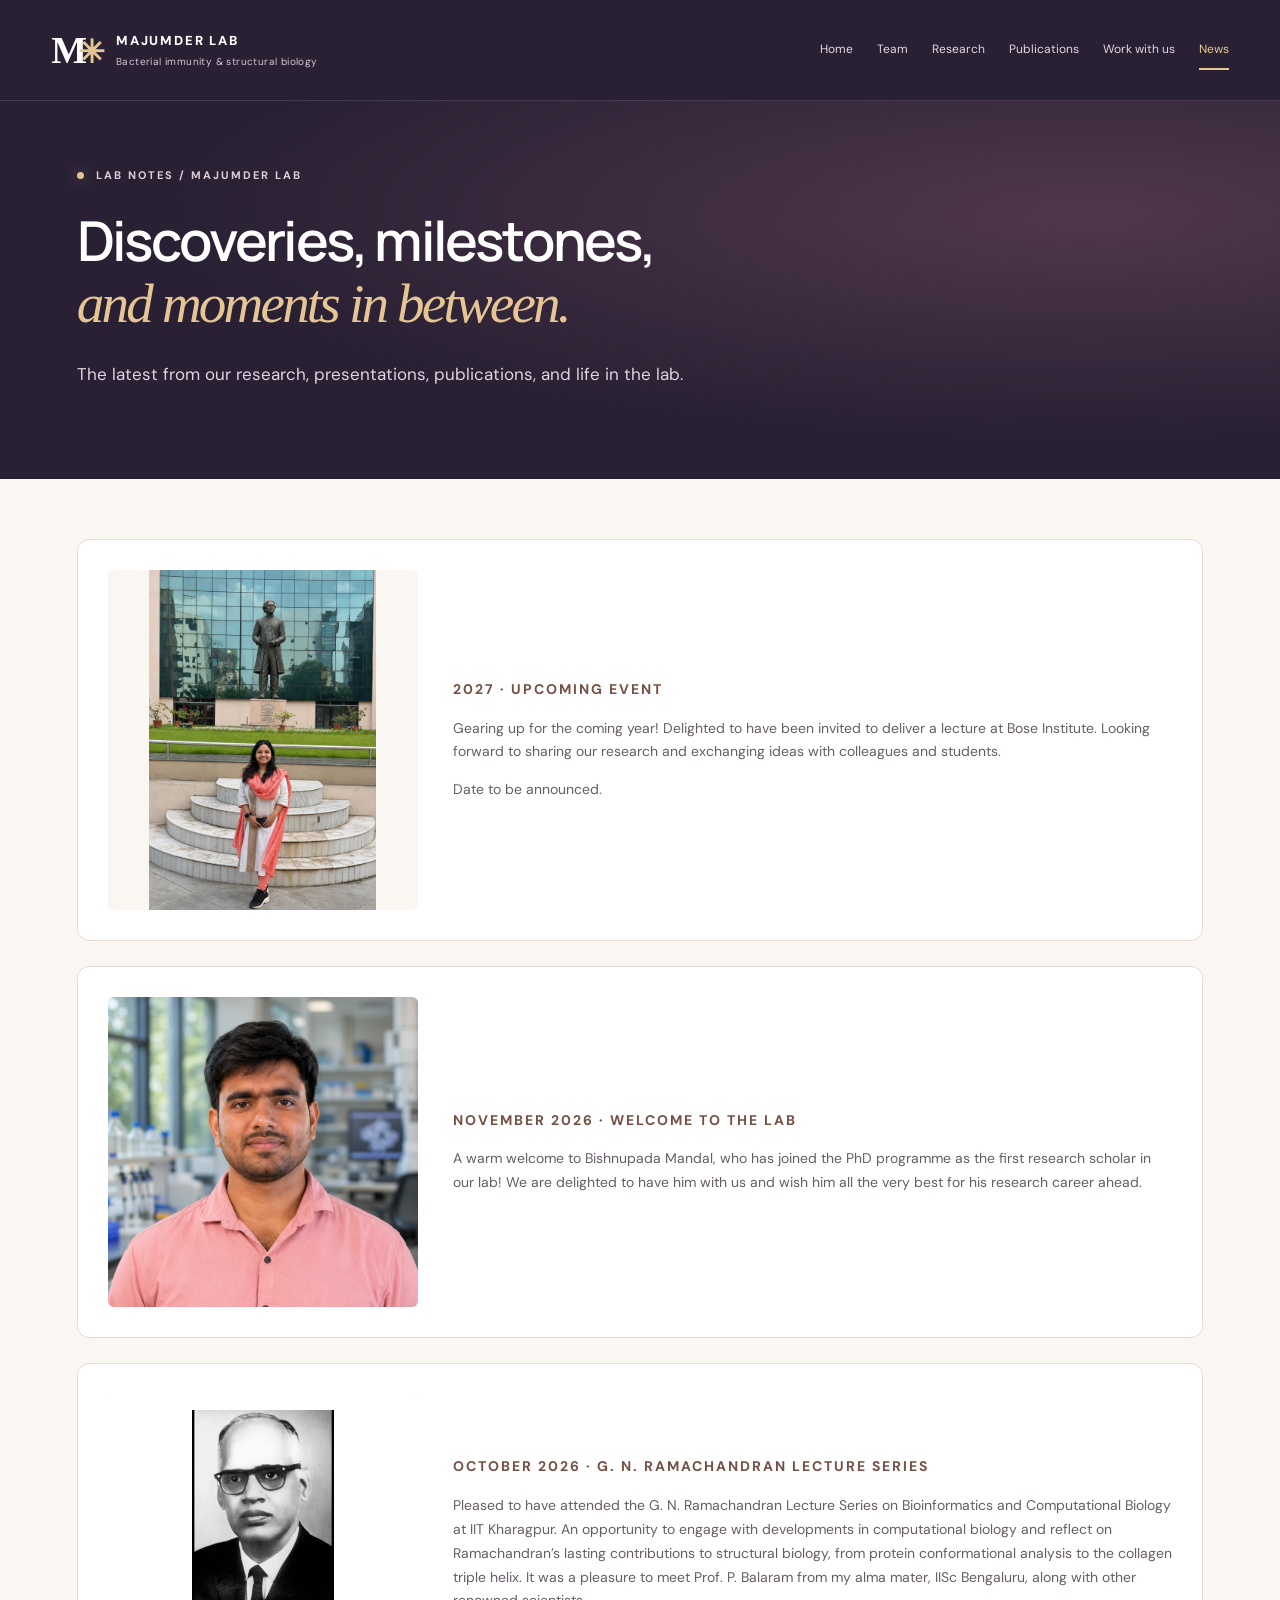
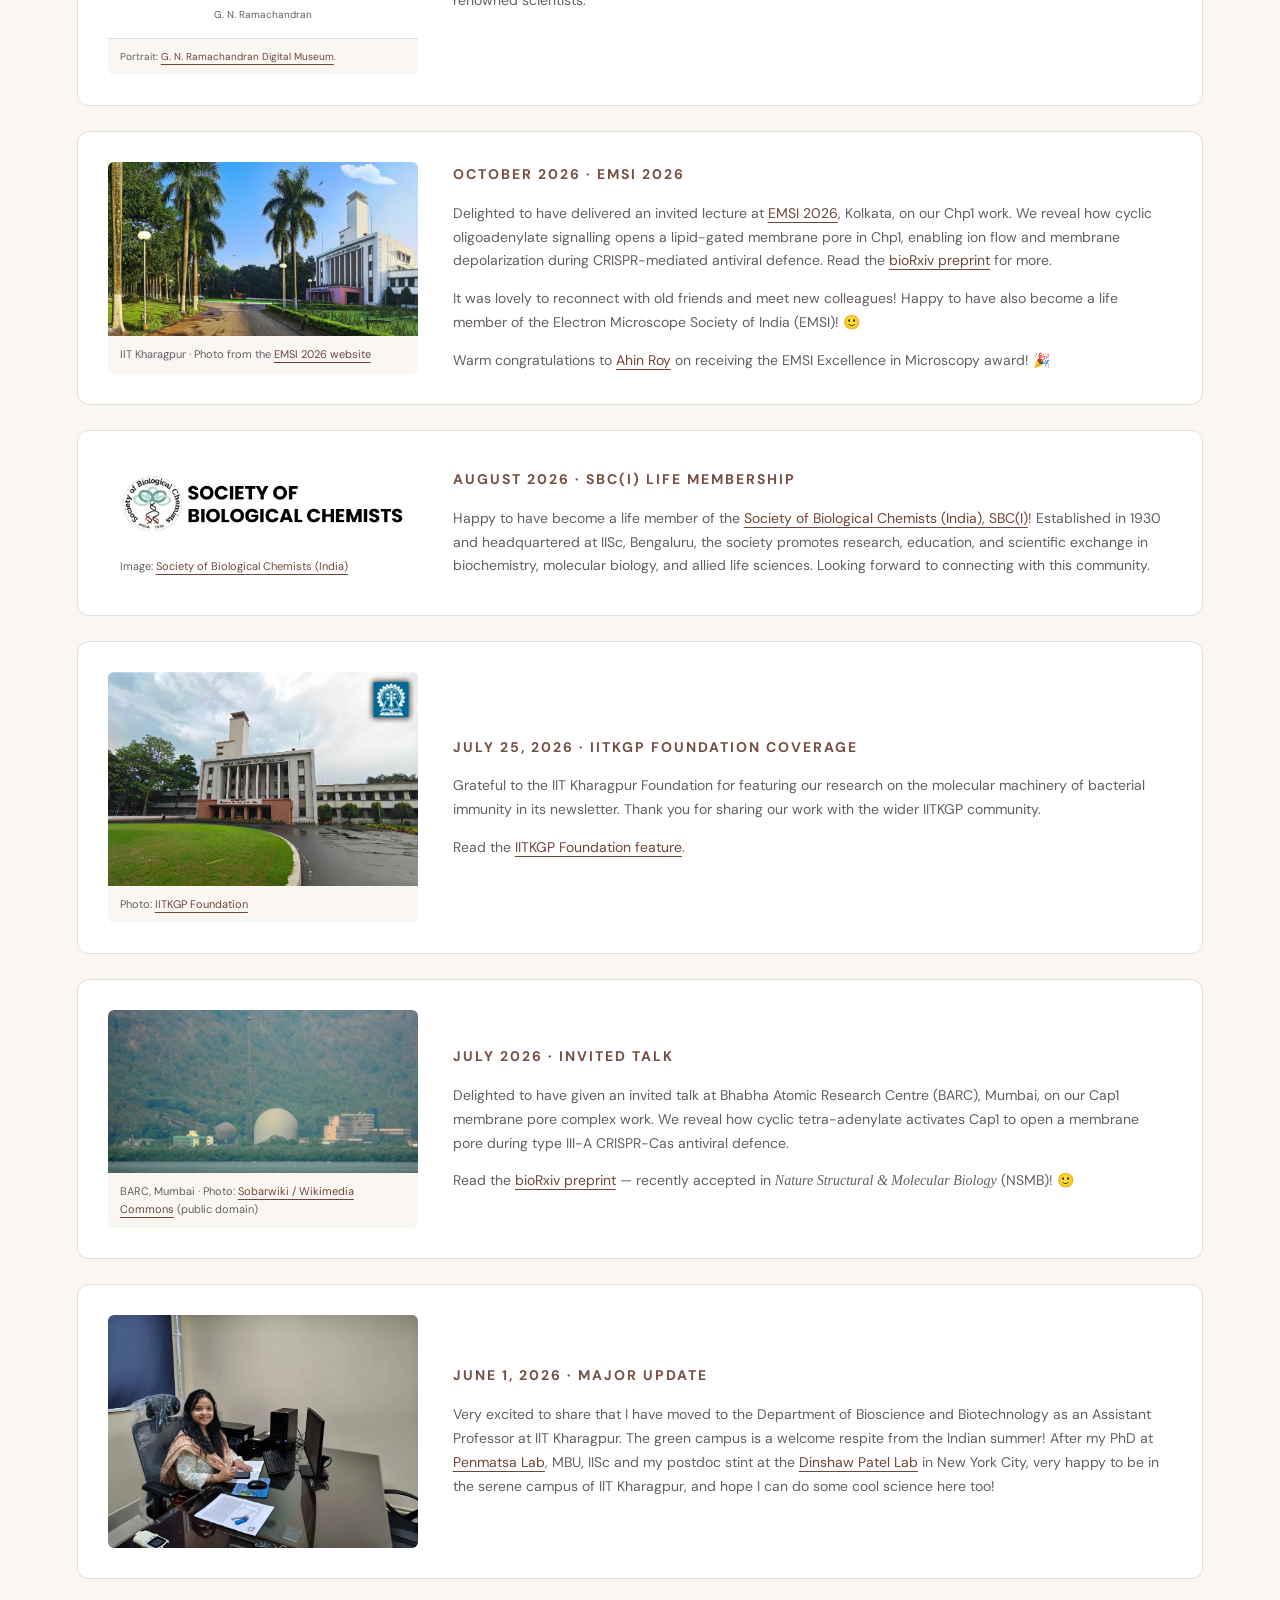
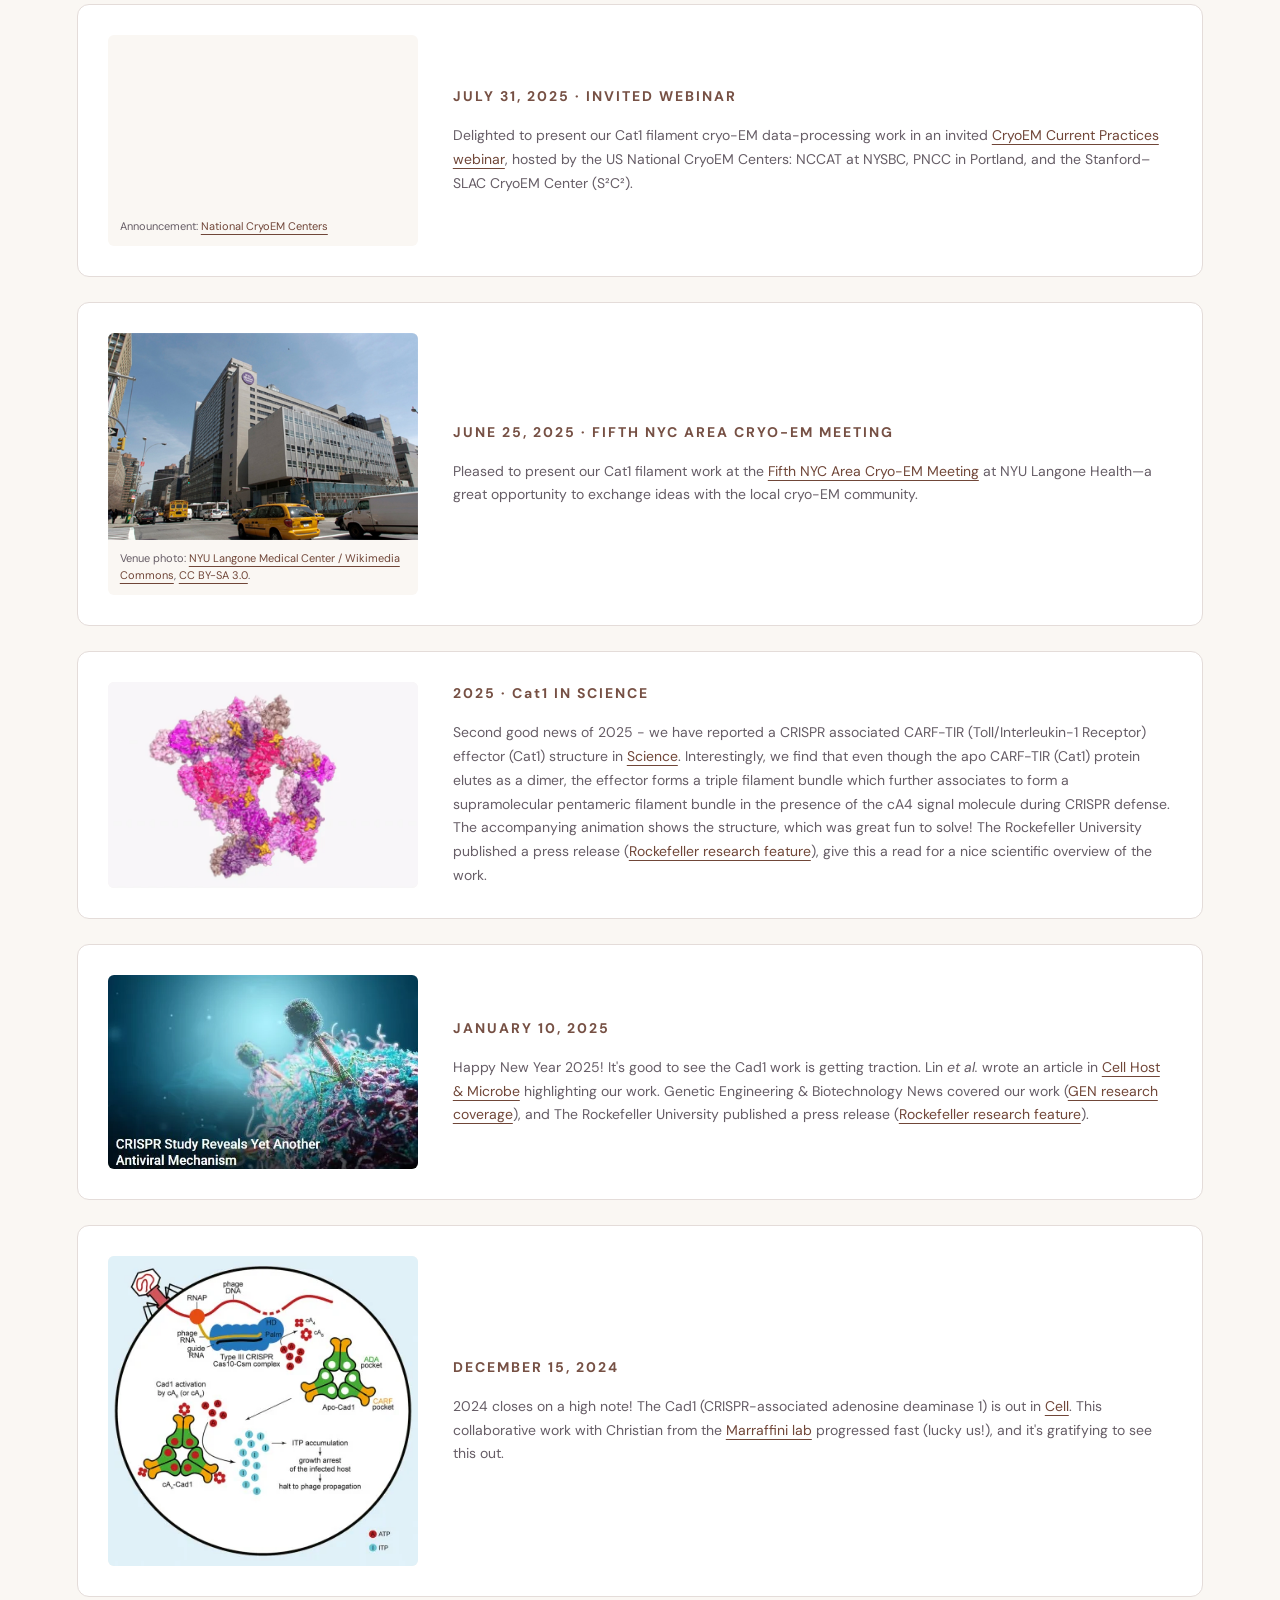
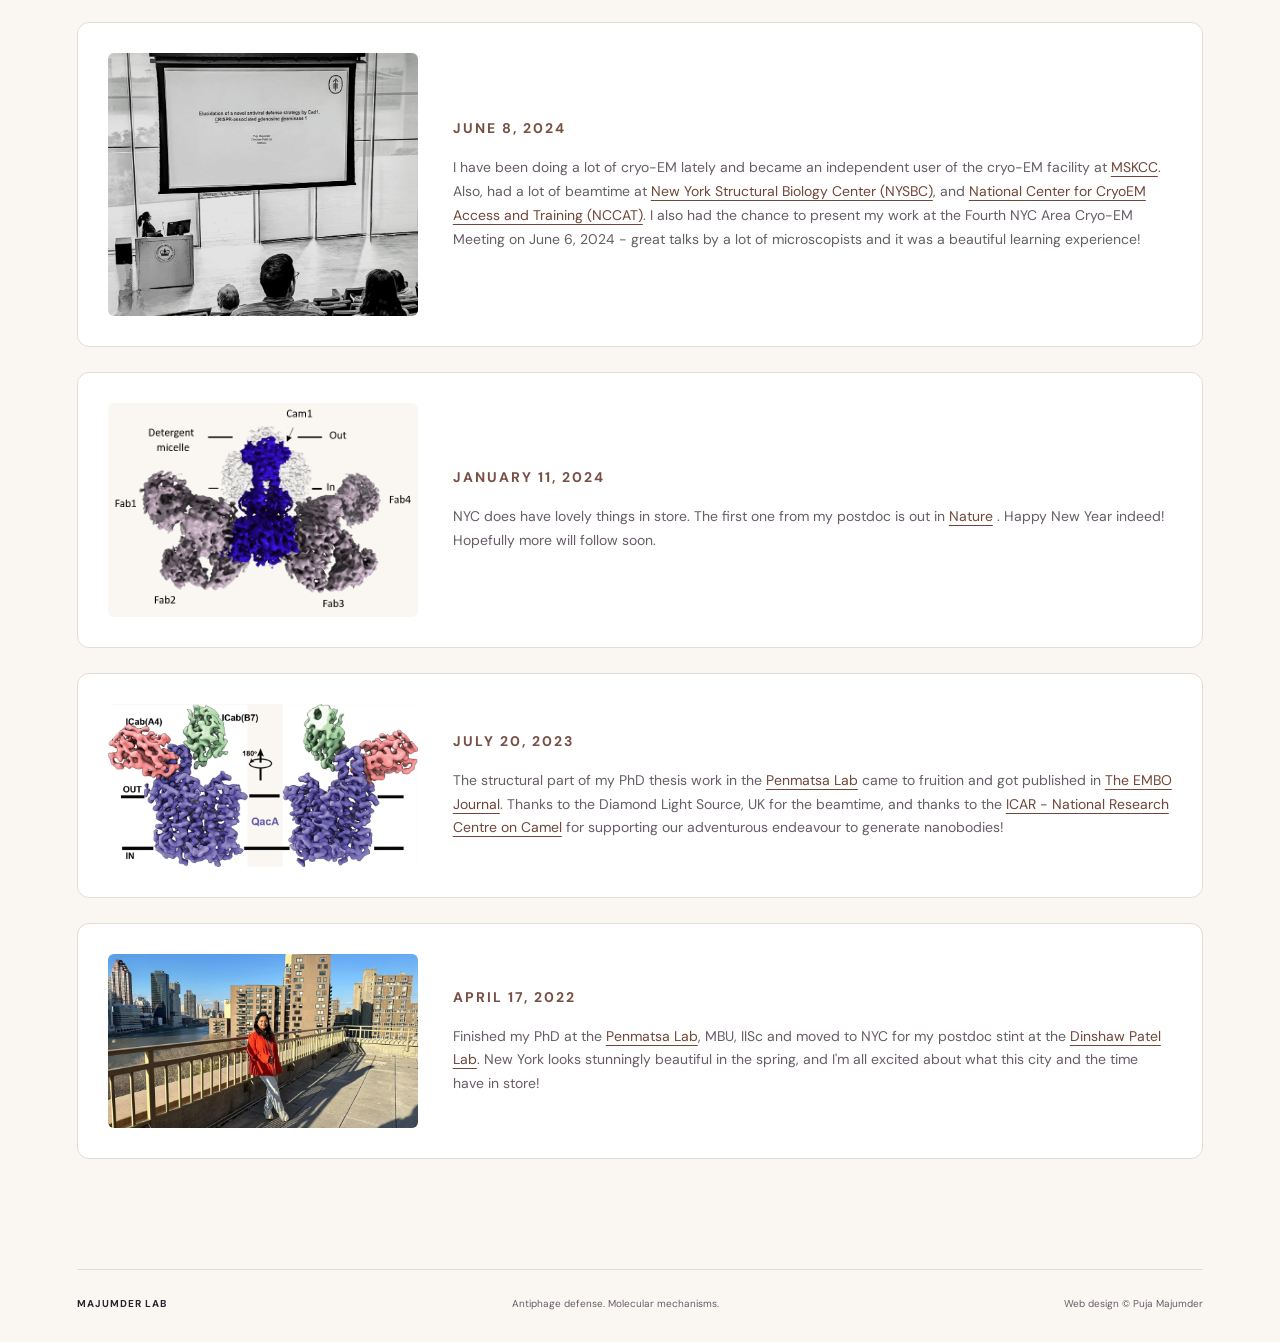
==== commit 9287cd0b: "update" ====
--- a/News.html
+++ b/News.html
@@ -1,5 +1,5 @@
 <!DOCTYPE html>
-<html lang="en"><head><meta charset="utf-8"><meta name="viewport" content="width=device-width, initial-scale=1"><title>News | Majumder Lab</title><meta name="description" content="Research news, publications, talks, milestones, and updates from the Majumder Lab at IIT Kharagpur."><link rel="stylesheet" href="assets/css/site.css?v=cycle-20261104i"><link rel="stylesheet" href="assets/css/pages.css?v=review-20261104d"><link rel="icon" href="assets/favicon.svg" type="image/svg+xml"></head><body class="news-page"><a class="skip-link" href="#main">Skip to content</a><header class="site-header"><div class="header-inner">
+<html lang="en"><head><meta charset="utf-8"><meta name="viewport" content="width=device-width, initial-scale=1"><title>News | Majumder Lab</title><meta name="description" content="Research news, publications, talks, milestones, and updates from the Majumder Lab at IIT Kharagpur."><link rel="stylesheet" href="assets/css/site.css?v=palette-20261120"><link rel="stylesheet" href="assets/css/pages.css?v=palette-20261120"><link rel="icon" href="assets/favicon.svg" type="image/svg+xml"></head><body class="news-page"><a class="skip-link" href="#main">Skip to content</a><header class="site-header"><div class="header-inner">
 <a class="brand" href="index.html"><span class="brand-mark" aria-hidden="true">M<span>✳︎</span></span><span>MAJUMDER LAB<small>Bacterial immunity &amp; structural biology</small></span></a>
 <nav aria-label="Main navigation"><a href="index.html">Home</a><a href="Team.html">Team</a><a href="Research.html">Research</a><a href="Publications.html">Publications</a><a href="Opportunity.html">Work with us</a><a href="News.html" aria-current="page">News</a></nav>
 </div></header><main id="main"><section class="hero page-hero"><div class="container"><p class="eyebrow"><span class="status-dot"></span> LAB NOTES / MAJUMDER LAB</p><h1>Discoveries, milestones,<br><em>and moments in between.</em></h1><p class="hero-copy">The latest from our research, presentations, publications, and life in the lab.</p></div></section><section class="container news-feed"><article class="news-card news-card-bose"><figure><img src="images/news/puja-bose-institute-statue.webp" alt="Puja Majumder at Bose Institute, Kolkata, with the full J. C. Bose statue behind her" width="600" height="900" loading="lazy" decoding="async"></figure><div><p class="eyebrow"><time datetime="2027">2027</time> · Upcoming event</p><p>Gearing up for the coming year! Delighted to have been invited to deliver a lecture at Bose Institute. Looking forward to sharing our research and exchanging ideas with colleagues and students.</p><p>Date to be announced.</p></div></article><article class="news-card"><figure><img src="images/news/bishnupada-mandal-headshot.webp" alt="Bishnupada Mandal, the lab's first PhD research scholar" loading="lazy" width="900" height="900" decoding="async"></figure><div><p class="eyebrow"><time datetime="2026-11">November 2026</time> · Welcome to the lab</p><p>A warm welcome to Bishnupada Mandal, who has joined the PhD programme as the first research scholar in our lab! We are delighted to have him with us and wish him all the very best for his research career ahead.</p></div></article><article class="news-card news-card-gnr"><figure><div class="gnr-visuals"><div class="gnr-portrait"><img src="images/news/gn-ramachandran-portrait.webp" alt="Portrait of G. N. Ramachandran" width="540" height="720" loading="lazy" decoding="async"><span>G. N. Ramachandran</span></div></div><figcaption>Portrait: <a href="https://www.gnramachandran.org/">G. N. Ramachandran Digital Museum</a>.</figcaption></figure><div><p class="eyebrow"><time datetime="2026-10">October 2026</time> · G. N. Ramachandran Lecture Series</p><p>Pleased to have attended the G. N. Ramachandran Lecture Series on Bioinformatics and Computational Biology at IIT Kharagpur. An opportunity to engage with developments in computational biology and reflect on Ramachandran’s lasting contributions to structural biology, from protein conformational analysis to the collagen triple helix. It was a pleasure to meet Prof. P. Balaram from my alma mater, IISc Bengaluru, along with other renowned scientists.</p></div></article><article class="news-card news-card-emsi"><figure><img src="images/news/emsi-2026.webp" alt="Palm-lined avenue and main building at IIT Kharagpur" width="900" height="506" decoding="async"><figcaption>IIT Kharagpur · Photo from the <a href="https://emsi2026.iitkgp.ac.in/">EMSI 2026 website</a></figcaption></figure><div><p class="eyebrow"><time datetime="2026-10">October 2026</time> · EMSI 2026</p><p>Delighted to have delivered an invited lecture at <a href="https://emsi2026.iitkgp.ac.in/">EMSI 2026</a>, Kolkata, on our Chp1 work. We reveal how cyclic oligoadenylate signalling opens a lipid-gated membrane pore in Chp1, enabling ion flow and membrane depolarization during CRISPR-mediated antiviral defence. Read the <a href="https://www.biorxiv.org/content/10.64898/2026.08.05.743128v1">bioRxiv preprint</a> for more.</p><p>It was lovely to reconnect with old friends and meet new colleagues! Happy to have also become a life member of the Electron Microscope Society of India (EMSI)! 🙂</p><p>Warm congratulations to <a href="https://ahinroy.github.io/">Ahin Roy</a> on receiving the EMSI Excellence in Microscopy award! 🎉</p></div></article><article class="news-card news-card-sbci"><figure><img src="images/news/sbci-logo.webp" alt="Society of Biological Chemists (India) logo" width="441" height="90" loading="lazy" decoding="async"><figcaption>Image: <a href="https://sbcihq.in/">Society of Biological Chemists (India)</a></figcaption></figure><div><p class="eyebrow"><time datetime="2026-08">August 2026</time> · SBC(I) life membership</p><p>Happy to have become a life member of the <a href="https://sbcihq.in/sbci-application/">Society of Biological Chemists (India), SBC(I)</a>! Established in 1930 and headquartered at IISc, Bengaluru, the society promotes research, education, and scientific exchange in biochemistry, molecular biology, and allied life sciences. Looking forward to connecting with this community.</p></div></article><article class="news-card news-card-foundation"><figure><img src="images/news/iitkgp-foundation-feature.webp" alt="IIT Kharagpur main building and green lawn, featured in the IITKGP Foundation newsletter" width="825" height="567" loading="lazy" decoding="async"><figcaption>Photo: <a href="https://www.iitkgpfoundation.org/article.html?nl=3333">IITKGP Foundation</a></figcaption></figure><div><p class="eyebrow"><time datetime="2026-07-25">July 25, 2026</time> · IITKGP Foundation coverage</p><p>Grateful to the IIT Kharagpur Foundation for featuring our research on the molecular machinery of bacterial immunity in its newsletter. Thank you for sharing our work with the wider IITKGP community.</p><p>Read the <a href="https://www.iitkgpfoundation.org/article.html?nl=3333">IITKGP Foundation feature</a>.</p></div></article><article class="news-card news-card-barc"><figure><img src="images/news/barc-mumbai.webp" alt="Bhabha Atomic Research Centre, Trombay, Mumbai, viewed from the Arabian Sea" width="900" height="473" decoding="async"><figcaption>BARC, Mumbai · Photo: <a href="https://commons.wikimedia.org/wiki/File:BARC_nuclear_reactor.JPG">Sobarwiki / Wikimedia Commons</a> (public domain)</figcaption></figure><div><p class="eyebrow"><time datetime="2026-07">July 2026</time> · Invited talk</p><p>Delighted to have given an invited talk at Bhabha Atomic Research Centre (BARC), Mumbai, on our Cap1 membrane pore complex work. We reveal how cyclic tetra-adenylate activates Cap1 to open a membrane pore during type III-A CRISPR-Cas antiviral defence.</p><p>Read the <a href="https://www.biorxiv.org/content/10.1101/2025.11.13.688252v1">bioRxiv preprint</a> — recently accepted in <em>Nature Structural &amp; Molecular Biology</em> (NSMB)! 🙂</p></div></article><article class="news-card"><figure><img src="images/news/puja-iit-kharagpur-office.webp" alt="Puja Majumder at her office desk at IIT Kharagpur" width="900" height="675" loading="lazy" decoding="async"></figure><div><p class="eyebrow">June 1, 2026 · Major update</p><p>Very excited to share that I have moved to the Department of Bioscience and Biotechnology as an Assistant Professor at IIT Kharagpur.
--- a/assets/css/site.css
+++ b/assets/css/site.css
@@ -1,8 +1,8 @@
 @import url('https://fonts.googleapis.com/css2?family=DM+Sans:wght@400;500;600;700&family=Manrope:wght@400;500;600;700;800&display=swap');
-:root{--ink:#152529;--muted:#5c6c70;--lime:#c4f66b;--dark:#10282e;--paper:#f6f7f2;--line:#dce3da}*{box-sizing:border-box}html{scroll-behavior:smooth;scroll-padding-top:110px}body{margin:0;background:var(--paper);color:var(--ink);font-family:'DM Sans',Arial,sans-serif;line-height:1.7}a{color:inherit}img{display:block;max-width:100%;height:auto}h1,h2,h3,h4,p,figure{margin:0}h1,h2,h3,h4{font-family:Manrope,Arial,sans-serif}a:focus-visible,summary:focus-visible{outline:3px solid #6c9b20;outline-offset:5px}.container{width:min(1200px,88%);margin-inline:auto}.site-header{background:var(--dark);color:#fff;border-bottom:1px solid #ffffff20}.header-inner{max-width:1440px;width:92%;margin:auto;display:flex;align-items:center;justify-content:space-between;gap:28px;min-height:100px}.brand{display:flex;align-items:center;gap:12px;text-decoration:none;font-size:13px;letter-spacing:1.8px;font-weight:800;white-space:nowrap}.brand small{display:block;font-size:10px;font-weight:400;letter-spacing:.4px;color:#b6c7c9}.brand-mark{flex-shrink:0;font-family:Georgia,serif;font-size:38px;letter-spacing:-9px;line-height:1;margin-right:8px}.brand-mark span{color:var(--lime);font-family:Georgia,"Times New Roman",serif;font-size:32px}.site-header nav{display:flex;gap:24px;font-size:12px}.site-header nav a{text-decoration:none;padding:9px 0;color:#c5d3d5;white-space:nowrap}.site-header nav a:hover,.site-header nav a[aria-current]{color:var(--lime)}.site-header nav a[aria-current]{border-bottom:2px solid var(--lime)}.hero{color:white;background:radial-gradient(ellipse at 85% 30%,#214b50,transparent 60%),var(--dark);padding:78px 0 65px;overflow:hidden}.hero-grid{display:grid;grid-template-columns:1.15fr 1fr;align-items:center;gap:65px}.eyebrow{font-size:11px;letter-spacing:2px;font-weight:700;text-transform:uppercase;line-height:1.7}.hero .eyebrow{color:#bcd0ca}.status-dot{display:inline-block;width:7px;height:7px;background:var(--lime);border-radius:50%;margin-right:7px;box-shadow:0 0 16px #c4f66870}h1{font-size:clamp(40px,4.3vw,66px);letter-spacing:-2.8px;line-height:1.12;font-weight:600;margin:25px 0}em{font-family:Georgia,'Times New Roman',serif;font-weight:400}.hero h1 em{color:var(--lime)}.hero-copy{color:#bdced0;font-size:17px;max-width:410px;margin-bottom:30px}.button{display:inline-flex;align-items:center;gap:35px;background:var(--lime);color:var(--dark);text-decoration:none;font-size:13px;font-weight:700;border-radius:5px;padding:14px 21px;transition:transform .2s,background .2s}.button:hover{background:#d5ff91;transform:translateY(-3px)}.button span{font-size:21px}.hero-tags{display:flex;flex-wrap:wrap;gap:8px;margin-top:34px}.hero-tags span{font-size:10px;border:1px solid #ffffff30;border-radius:30px;padding:5px 12px;color:#d3dedd}.hero-figure{background:#fff;border-radius:12px;overflow:hidden;box-shadow:16px 20px 0 #ffffff06,0 24px 80px #0003;transform:rotate(2deg)}.figure-top{display:flex;align-items:center;justify-content:space-between;padding:15px 20px;font-size:9px;letter-spacing:1.6px;font-weight:700;border-bottom:1px solid var(--line);color:var(--muted)}.hero-figure img{width:100%;height:auto;padding:18px}.hero-figure figcaption{padding:15px 20px;color:var(--muted);font-size:11px;border-top:1px solid var(--line)}.approach{display:grid;grid-template-columns:1fr 1.2fr;gap:90px;padding-top:90px;padding-bottom:35px}h2{font-size:clamp(32px,3.2vw,46px);font-weight:500;line-height:1.2;letter-spacing:-1.8px;margin-top:18px}h2 em{color:#547241}.intro{font-size:17px;line-height:1.85}.methods{display:grid;grid-template-columns:repeat(3,1fr);border:1px solid var(--line);border-radius:8px;margin-top:20px;margin-bottom:95px;overflow:hidden}.methods>div{padding:25px 30px;position:relative}.methods>div+div{border-left:1px solid var(--line)}.methods span{position:absolute;right:24px;top:23px;font-size:11px;color:#72886a}.methods h3{font-size:18px;font-weight:600;margin-bottom:6px}.methods p{color:var(--muted);font-size:13px;max-width:240px}.section-heading{display:flex;justify-content:space-between;align-items:flex-end;gap:40px}.section-heading>p{max-width:340px;color:var(--muted);font-size:14px}.project-nav{display:grid;grid-template-columns:repeat(4,1fr);gap:12px;margin-top:35px}.project-nav a{display:flex;justify-content:space-between;text-decoration:none;font-size:14px;padding:13px 20px;border:1px solid var(--line);border-radius:5px;transition:background .2s}.project-nav a:hover{background:var(--lime)}.project-nav span{color:#638340}.context{margin-bottom:38px}details{margin-top:20px;border-top:1px solid var(--line)}summary{cursor:pointer;padding:15px 0;font-size:12px;font-weight:600;display:flex;justify-content:space-between;gap:20px;list-style:none}summary::-webkit-details-marker{display:none}summary span{font-size:18px;line-height:1;transition:transform .2s}details[open]>summary span:last-child{transform:rotate(45deg)}.detail-copy{color:var(--muted);font-size:14px;line-height:1.9;padding:5px 0 20px}.detail-copy a{color:#3d642e;text-underline-offset:3px}.project{display:grid;grid-template-columns:1.12fr 1fr;align-items:start;gap:55px;border-top:1px solid var(--line);padding:48px 0 55px;scroll-margin-top:25px}.project-figure{background:white;border:1px solid var(--line);border-radius:9px;overflow:hidden}.project-figure img{width:100%;height:auto;padding:24px;transition:transform .3s}.project-figure a{display:block;overflow:hidden}.project-figure a:hover img{transform:scale(1.025)}.project-figure figcaption{border-top:1px solid var(--line);font-size:10px;color:var(--muted);padding:12px 20px;display:flex;justify-content:space-between}.project-copy{padding-top:8px}.project-copy .eyebrow{color:#61765b;font-size:9px;letter-spacing:1.5px}.project h3{font-size:58px;line-height:1.1;letter-spacing:-3px;margin:15px 0}.project h4{font-size:22px;line-height:1.4;font-weight:500;margin-bottom:17px;letter-spacing:-.6px}.project-copy>p:not(.eyebrow){font-size:14px;color:var(--muted)}.paper-link{display:inline-flex;gap:25px;align-items:center;font-size:12px;font-weight:700;text-decoration:none;border-bottom:1px solid #849774;padding-bottom:4px;margin-top:22px}.paper-link:hover{color:#547241}.closing{background:var(--dark);color:white;border-radius:12px;padding:45px 55px;margin-top:20px;margin-bottom:55px;position:relative}.closing .eyebrow{color:#b0c6bb}.closing h2{margin-bottom:25px}.closing h2 em{color:var(--lime)}.closing .button{position:absolute;right:55px;bottom:55px}.site-footer{display:flex;align-items:center;justify-content:space-between;gap:20px;padding-bottom:30px;font-size:10px;color:var(--muted)}.site-footer a{font-weight:700;letter-spacing:1px;text-decoration:none;color:var(--ink)}.skip-link{position:fixed;top:-70px;left:15px;z-index:99;background:var(--lime);padding:12px}.skip-link:focus{top:10px}@media(min-width:1000px){.project:nth-of-type(even) .project-figure{order:2}}@media(max-width:1050px){.header-inner{flex-direction:column;gap:12px;padding:20px 0 12px}.hero-grid{gap:30px}h1{letter-spacing:-1.7px}.approach{gap:40px}.project{gap:30px}}@media(max-width:720px){.container{width:88%}.site-header nav{gap:16px;flex-wrap:wrap;justify-content:center;font-size:11px}.brand small{font-size:9px}.hero{padding:45px 0}.hero-grid,.approach,.project{grid-template-columns:1fr}.hero-grid{gap:40px}h1{font-size:44px}.hero-copy{font-size:16px}.hero-figure{transform:none}.approach{padding-top:55px;gap:25px}.intro{font-size:16px}.methods{grid-template-columns:1fr;margin-bottom:55px}.methods>div{padding:20px 25px}.methods>div+div{border-left:0;border-top:1px solid var(--line)}.methods p{max-width:100%}.section-heading{display:block}.section-heading>p{margin-top:20px}.project-nav{gap:7px}.project-nav a{padding:10px;font-size:12px}.project{gap:25px;padding:30px 0}.project h3{font-size:48px}.closing{padding:30px}.closing .button{position:static}.site-footer{flex-wrap:wrap}.site-footer span:last-child{width:100%}}@media(prefers-reduced-motion:reduce){html{scroll-behavior:auto}*,*::before,*::after{transition:none!important}}
+:root{--ink:#2a2330;--muted:#665d66;--accent:#e5c593;--dark:#292033;--paper:#faf7f3;--line:#e4dcd9}*{box-sizing:border-box}html{scroll-behavior:smooth;scroll-padding-top:110px}body{margin:0;background:var(--paper);color:var(--ink);font-family:'DM Sans',Arial,sans-serif;line-height:1.7}a{color:inherit}img{display:block;max-width:100%;height:auto}h1,h2,h3,h4,p,figure{margin:0}h1,h2,h3,h4{font-family:Manrope,Arial,sans-serif}a:focus-visible,summary:focus-visible{outline:3px solid #ad7f50;outline-offset:5px}.container{width:min(1200px,88%);margin-inline:auto}.site-header{background:var(--dark);color:#fff;border-bottom:1px solid #ffffff20}.header-inner{max-width:1440px;width:92%;margin:auto;display:flex;align-items:center;justify-content:space-between;gap:28px;min-height:100px}.brand{display:flex;align-items:center;gap:12px;text-decoration:none;font-size:13px;letter-spacing:1.8px;font-weight:800;white-space:nowrap}.brand small{display:block;font-size:10px;font-weight:400;letter-spacing:.4px;color:#d6c6d3}.brand-mark{flex-shrink:0;font-family:Georgia,serif;font-size:38px;letter-spacing:-9px;line-height:1;margin-right:8px}.brand-mark span{color:var(--accent);font-family:Georgia,"Times New Roman",serif;font-size:32px}.site-header nav{display:flex;gap:24px;font-size:12px}.site-header nav a{text-decoration:none;padding:9px 0;color:#e3d6e1;white-space:nowrap}.site-header nav a:hover,.site-header nav a[aria-current]{color:var(--accent)}.site-header nav a[aria-current]{border-bottom:2px solid var(--accent)}.hero{color:white;background:radial-gradient(ellipse at 85% 30%,#50374c,transparent 60%),var(--dark);padding:78px 0 65px;overflow:hidden}.hero-grid{display:grid;grid-template-columns:1.15fr 1fr;align-items:center;gap:65px}.eyebrow{font-size:11px;letter-spacing:2px;font-weight:700;text-transform:uppercase;line-height:1.7}.hero .eyebrow{color:#dfceda}.status-dot{display:inline-block;width:7px;height:7px;background:var(--accent);border-radius:50%;margin-right:7px;box-shadow:0 0 16px #e5c59370}h1{font-size:clamp(40px,4.3vw,66px);letter-spacing:-2.8px;line-height:1.12;font-weight:600;margin:25px 0}em{font-family:Georgia,'Times New Roman',serif;font-weight:400}.hero h1 em{color:var(--accent)}.hero-copy{color:#e1d3de;font-size:17px;max-width:410px;margin-bottom:30px}.button{display:inline-flex;align-items:center;gap:35px;background:var(--accent);color:var(--dark);text-decoration:none;font-size:13px;font-weight:700;border-radius:5px;padding:14px 21px;transition:transform .2s,background .2s}.button:hover{background:#f1d8b3;transform:translateY(-3px)}.button span{font-size:21px}.hero-tags{display:flex;flex-wrap:wrap;gap:8px;margin-top:34px}.hero-tags span{font-size:10px;border:1px solid #ffffff30;border-radius:30px;padding:5px 12px;color:#ece1e9}.hero-figure{background:#fff;border-radius:12px;overflow:hidden;box-shadow:16px 20px 0 #ffffff06,0 24px 80px #0003;transform:rotate(2deg)}.figure-top{display:flex;align-items:center;justify-content:space-between;padding:15px 20px;font-size:9px;letter-spacing:1.6px;font-weight:700;border-bottom:1px solid var(--line);color:var(--muted)}.hero-figure img{width:100%;height:auto;padding:18px}.hero-figure figcaption{padding:15px 20px;color:var(--muted);font-size:11px;border-top:1px solid var(--line)}.approach{display:grid;grid-template-columns:1fr 1.2fr;gap:90px;padding-top:90px;padding-bottom:35px}h2{font-size:clamp(32px,3.2vw,46px);font-weight:500;line-height:1.2;letter-spacing:-1.8px;margin-top:18px}h2 em{color:#765044}.intro{font-size:17px;line-height:1.85}.methods{display:grid;grid-template-columns:repeat(3,1fr);border:1px solid var(--line);border-radius:8px;margin-top:20px;margin-bottom:95px;overflow:hidden}.methods>div{padding:25px 30px;position:relative}.methods>div+div{border-left:1px solid var(--line)}.methods span{position:absolute;right:24px;top:23px;font-size:11px;color:#765044}.methods h3{font-size:18px;font-weight:600;margin-bottom:6px}.methods p{color:var(--muted);font-size:13px;max-width:240px}.section-heading{display:flex;justify-content:space-between;align-items:flex-end;gap:40px}.section-heading>p{max-width:340px;color:var(--muted);font-size:14px}.project-nav{display:grid;grid-template-columns:repeat(4,1fr);gap:12px;margin-top:35px}.project-nav a{display:flex;justify-content:space-between;text-decoration:none;font-size:14px;padding:13px 20px;border:1px solid var(--line);border-radius:5px;transition:background .2s}.project-nav a:hover{background:var(--accent)}.project-nav span{color:#704638}.context{margin-bottom:38px}details{margin-top:20px;border-top:1px solid var(--line)}summary{cursor:pointer;padding:15px 0;font-size:12px;font-weight:600;display:flex;justify-content:space-between;gap:20px;list-style:none}summary::-webkit-details-marker{display:none}summary span{font-size:18px;line-height:1;transition:transform .2s}details[open]>summary span:last-child{transform:rotate(45deg)}.detail-copy{color:var(--muted);font-size:14px;line-height:1.9;padding:5px 0 20px}.detail-copy a{color:#704638;text-underline-offset:3px}.project{display:grid;grid-template-columns:1.12fr 1fr;align-items:start;gap:55px;border-top:1px solid var(--line);padding:48px 0 55px;scroll-margin-top:25px}.project-figure{background:white;border:1px solid var(--line);border-radius:9px;overflow:hidden}.project-figure img{width:100%;height:auto;padding:24px;transition:transform .3s}.project-figure a{display:block;overflow:hidden}.project-figure a:hover img{transform:scale(1.025)}.project-figure figcaption{border-top:1px solid var(--line);font-size:10px;color:var(--muted);padding:12px 20px;display:flex;justify-content:space-between}.project-copy{padding-top:8px}.project-copy .eyebrow{color:#765044;font-size:9px;letter-spacing:1.5px}.project h3{font-size:58px;line-height:1.1;letter-spacing:-3px;margin:15px 0}.project h4{font-size:22px;line-height:1.4;font-weight:500;margin-bottom:17px;letter-spacing:-.6px}.project-copy>p:not(.eyebrow){font-size:14px;color:var(--muted)}.paper-link{display:inline-flex;gap:25px;align-items:center;font-size:12px;font-weight:700;text-decoration:none;border-bottom:1px solid #a08274;padding-bottom:4px;margin-top:22px}.paper-link:hover{color:#765044}.closing{background:var(--dark);color:white;border-radius:12px;padding:45px 55px;margin-top:20px;margin-bottom:55px;position:relative}.closing .eyebrow{color:#d7c5d2}.closing h2{margin-bottom:25px}.closing h2 em{color:var(--accent)}.closing .button{position:absolute;right:55px;bottom:55px}.site-footer{display:flex;align-items:center;justify-content:space-between;gap:20px;padding-bottom:30px;font-size:10px;color:var(--muted)}.site-footer a{font-weight:700;letter-spacing:1px;text-decoration:none;color:var(--ink)}.skip-link{position:fixed;top:-70px;left:15px;z-index:99;background:var(--accent);padding:12px}.skip-link:focus{top:10px}@media(min-width:1000px){.project:nth-of-type(even) .project-figure{order:2}}@media(max-width:1050px){.header-inner{flex-direction:column;gap:12px;padding:20px 0 12px}.hero-grid{gap:30px}h1{letter-spacing:-1.7px}.approach{gap:40px}.project{gap:30px}}@media(max-width:720px){.container{width:88%}.site-header nav{gap:16px;flex-wrap:wrap;justify-content:center;font-size:11px}.brand small{font-size:9px}.hero{padding:45px 0}.hero-grid,.approach,.project{grid-template-columns:1fr}.hero-grid{gap:40px}h1{font-size:44px}.hero-copy{font-size:16px}.hero-figure{transform:none}.approach{padding-top:55px;gap:25px}.intro{font-size:16px}.methods{grid-template-columns:1fr;margin-bottom:55px}.methods>div{padding:20px 25px}.methods>div+div{border-left:0;border-top:1px solid var(--line)}.methods p{max-width:100%}.section-heading{display:block}.section-heading>p{margin-top:20px}.project-nav{gap:7px}.project-nav a{padding:10px;font-size:12px}.project{gap:25px;padding:30px 0}.project h3{font-size:48px}.closing{padding:30px}.closing .button{position:static}.site-footer{flex-wrap:wrap}.site-footer span:last-child{width:100%}}@media(prefers-reduced-motion:reduce){html{scroll-behavior:auto}*,*::before,*::after{transition:none!important}}
 
 /* Research on membrane effectors. */
-.project-nav{grid-template-columns:repeat(6,minmax(0,1fr))}.membrane-effectors{border-top:1px solid var(--line);padding:35px 0 50px;scroll-margin-top:25px}.membrane-grid{display:grid;grid-template-columns:repeat(2,minmax(0,1fr));gap:24px;margin-top:30px}.membrane-grid>article{padding:30px;border:1px solid var(--line);border-radius:10px;background:white;scroll-margin-top:30px}.membrane-grid h3{font-size:48px;letter-spacing:-2px;line-height:1.15;margin:12px 0}.membrane-grid h4{font-size:21px;line-height:1.4;margin-bottom:15px}.membrane-grid .eyebrow{font-size:9px;color:#577444;letter-spacing:1.2px}.membrane-grid p:not(.eyebrow){font-size:14px;color:var(--muted)}.membrane-grid .research-status{margin-top:16px;font-size:12px}.membrane-grid .research-status em{font-family:inherit}@media(max-width:720px){.project-nav{grid-template-columns:repeat(3,minmax(0,1fr))}.membrane-grid{grid-template-columns:1fr}.membrane-grid>article{padding:24px}.membrane-grid h3{font-size:40px}}
+.project-nav{grid-template-columns:repeat(6,minmax(0,1fr))}.membrane-effectors{border-top:1px solid var(--line);padding:35px 0 50px;scroll-margin-top:25px}.membrane-grid{display:grid;grid-template-columns:repeat(2,minmax(0,1fr));gap:24px;margin-top:30px}.membrane-grid>article{padding:30px;border:1px solid var(--line);border-radius:10px;background:white;scroll-margin-top:30px}.membrane-grid h3{font-size:48px;letter-spacing:-2px;line-height:1.15;margin:12px 0}.membrane-grid h4{font-size:21px;line-height:1.4;margin-bottom:15px}.membrane-grid .eyebrow{font-size:9px;color:#765044;letter-spacing:1.2px}.membrane-grid p:not(.eyebrow){font-size:14px;color:var(--muted)}.membrane-grid .research-status{margin-top:16px;font-size:12px}.membrane-grid .research-status em{font-family:inherit}@media(max-width:720px){.project-nav{grid-template-columns:repeat(3,minmax(0,1fr))}.membrane-grid{grid-template-columns:1fr}.membrane-grid>article{padding:24px}.membrane-grid h3{font-size:40px}}
 
 .project h3{font-size:clamp(30px,3.8vw,48px);letter-spacing:-1.6px}.project-nav a{gap:8px;align-items:center}.project-nav a span{flex-shrink:0}
 
--- a/assets/css/pages.css
+++ b/assets/css/pages.css
@@ -1,5 +1,5 @@
 /* Page layouts built on the shared research-page design system. */
-body{min-height:100vh;display:flex;flex-direction:column}main{flex:1;min-width:0}.page-hero{padding:65px 0 60px}.page-hero h1{max-width:950px}.page-hero .hero-copy{max-width:680px}.home-intro{display:grid;grid-template-columns:1fr 1.2fr;gap:80px;padding:75px 0 45px}.home-intro .button{margin-top:30px}.home-intro .intro{font-size:16px;color:var(--muted)}.link-grid{display:grid;grid-template-columns:repeat(3,1fr);gap:20px;margin-top:-35px;margin-bottom:70px}.link-grid>a{display:block;text-decoration:none;padding:30px;background:white;border:1px solid var(--line);border-radius:9px;transition:transform .2s,border-color .2s}.link-grid>a:hover{transform:translateY(-4px);border-color:#829f6a}.link-grid h3{font-size:21px;font-weight:600;margin:15px 0 10px}.link-grid p:last-child{font-size:14px;color:var(--muted)}.profile-grid{display:grid;grid-template-columns:340px 1fr;gap:70px;padding:65px 0 80px;align-items:start}.profile-card{background:white;border:1px solid var(--line);border-radius:12px;overflow:hidden}.profile-card>img{width:100%;aspect-ratio:1/1.1;object-fit:cover;object-position:center top}.profile-card>div{padding:25px}.profile-card h2{font-size:26px;margin:0 0 12px;letter-spacing:-.7px}.profile-card p{font-size:13px;color:var(--muted)}.profile-note{margin-top:20px}.timeline-section+ .timeline-section{margin-top:35px}.timeline-section h2{font-size:27px;margin:0 0 25px;letter-spacing:-.8px}.timeline-section ul{margin:0;padding-left:20px;border-left:1px solid #c9d7bf;list-style:none}.timeline-section li{padding:0 0 22px 12px;font-size:14px;color:var(--muted);position:relative}.timeline-section li:before{content:'';position:absolute;left:-25px;top:8px;width:8px;height:8px;border:1px solid #769160;border-radius:50%;background:var(--paper)}.timeline-section li>span{display:block;color:#456431;font-size:12px;font-weight:700;margin-bottom:5px}.publication-section{padding:45px 0 75px}.scholar-links{display:flex;flex-wrap:wrap;gap:12px;margin-bottom:50px}.scholar-links a{padding:11px 20px;background:#e8eedf;border:1px solid var(--line);border-radius:30px;font-size:12px;text-decoration:none}.scholar-links a:hover{background:var(--lime)}.publication-section>h2{margin-bottom:30px}.paper-list{padding:0 0 0 42px;margin:0}.paper-list li{padding:25px 30px;margin:0 0 17px 15px;border:1px solid var(--line);background:white;border-radius:9px;font-size:15px;line-height:1.9}.paper-list li::marker{font-size:18px;color:#6c835c;font-weight:600}.paper-list a{color:#456431;text-decoration:underline;text-underline-offset:4px;font-weight:600}.paper-list strong{font-weight:700;color:var(--ink)}.paper-list em{font-family:inherit;font-style:italic}.news-feed{padding:60px 0 75px}.news-card{display:grid;grid-template-columns:310px 1fr;gap:35px;padding:30px;background:white;border:1px solid var(--line);border-radius:12px;margin-bottom:25px;align-items:center}.news-card figure{background:var(--paper);border-radius:6px;overflow:hidden}.news-card img{width:100%;max-height:340px;object-fit:contain}.news-card .eyebrow{color:#577444;margin-bottom:15px}.news-card p{font-size:14px;color:var(--muted)}.news-card a,.role-card p a{color:#456431;text-underline-offset:4px}.contact-grid{display:grid;grid-template-columns:1fr 1fr;gap:60px;padding-top:65px;padding-bottom:55px;align-items:center}.contact-grid h2{margin-bottom:20px}.contact-grid p:not(.eyebrow){font-size:14px;color:var(--muted);margin-bottom:18px}.contact-grid .button{margin:8px 0 20px;gap:10px;overflow-wrap:anywhere;max-width:100%}.map-card{overflow:hidden;border-radius:12px;border:1px solid var(--line);background:#e8eedf}.map-card iframe{display:block;width:100%;height:360px;border:0}.role-list{padding-bottom:65px}.role-card{padding:35px 40px;margin-bottom:22px;border:1px solid var(--line);background:white;border-radius:10px}.role-card .eyebrow{color:#577444}.role-card h2{font-size:28px;letter-spacing:-.8px;margin-bottom:20px}.role-card p:not(.eyebrow){font-size:15px;color:var(--muted)}.site-footer{border-top:1px solid var(--line);padding-top:25px;margin-top:10px}p,a,li{overflow-wrap:break-word}@media(max-width:900px){.profile-grid{grid-template-columns:280px 1fr;gap:35px}.news-card{grid-template-columns:230px 1fr;gap:25px}.home-intro{gap:35px}.link-grid{gap:12px}.link-grid>a{padding:22px}.contact-grid{gap:30px}}@media(max-width:650px){.page-hero{padding:40px 0}.page-hero h1{font-size:38px;letter-spacing:-1.6px}.home-intro,.profile-grid,.news-card,.contact-grid{grid-template-columns:1fr}.home-intro{padding-top:45px;gap:30px}.link-grid{grid-template-columns:1fr;margin-top:-20px;margin-bottom:40px}.profile-grid{padding:40px 0;gap:40px}.profile-card{max-width:380px;width:100%;margin:auto}.news-feed{padding-top:35px}.news-card{padding:20px;gap:22px}.news-card img{max-height:300px}.paper-list{padding-left:23px}.paper-list li{padding:20px;margin-left:5px;font-size:14px}.contact-grid{padding-top:40px;gap:25px}.role-card{padding:25px}.role-card h2{font-size:25px}.map-card iframe{height:300px}.scholar-links{gap:8px}.scholar-links a{padding:9px 14px}}
+body{min-height:100vh;display:flex;flex-direction:column}main{flex:1;min-width:0}.page-hero{padding:65px 0 60px}.page-hero h1{max-width:950px}.page-hero .hero-copy{max-width:680px}.home-intro{display:grid;grid-template-columns:1fr 1.2fr;gap:80px;padding:75px 0 45px}.home-intro .button{margin-top:30px}.home-intro .intro{font-size:16px;color:var(--muted)}.link-grid{display:grid;grid-template-columns:repeat(3,1fr);gap:20px;margin-top:-35px;margin-bottom:70px}.link-grid>a{display:block;text-decoration:none;padding:30px;background:white;border:1px solid var(--line);border-radius:9px;transition:transform .2s,border-color .2s}.link-grid>a:hover{transform:translateY(-4px);border-color:#a08274}.link-grid h3{font-size:21px;font-weight:600;margin:15px 0 10px}.link-grid p:last-child{font-size:14px;color:var(--muted)}.profile-grid{display:grid;grid-template-columns:340px 1fr;gap:70px;padding:65px 0 80px;align-items:start}.profile-card{background:white;border:1px solid var(--line);border-radius:12px;overflow:hidden}.profile-card>img{width:100%;aspect-ratio:1/1.1;object-fit:cover;object-position:center top}.profile-card>div{padding:25px}.profile-card h2{font-size:26px;margin:0 0 12px;letter-spacing:-.7px}.profile-card p{font-size:13px;color:var(--muted)}.profile-note{margin-top:20px}.timeline-section+ .timeline-section{margin-top:35px}.timeline-section h2{font-size:27px;margin:0 0 25px;letter-spacing:-.8px}.timeline-section ul{margin:0;padding-left:20px;border-left:1px solid #d8c8bd;list-style:none}.timeline-section li{padding:0 0 22px 12px;font-size:14px;color:var(--muted);position:relative}.timeline-section li:before{content:'';position:absolute;left:-25px;top:8px;width:8px;height:8px;border:1px solid #a08274;border-radius:50%;background:var(--paper)}.timeline-section li>span{display:block;color:#704638;font-size:12px;font-weight:700;margin-bottom:5px}.publication-section{padding:45px 0 75px}.scholar-links{display:flex;flex-wrap:wrap;gap:12px;margin-bottom:50px}.scholar-links a{padding:11px 20px;background:#f1e8df;border:1px solid var(--line);border-radius:30px;font-size:12px;text-decoration:none}.scholar-links a:hover{background:var(--accent)}.publication-section>h2{margin-bottom:30px}.paper-list{padding:0 0 0 42px;margin:0}.paper-list li{padding:25px 30px;margin:0 0 17px 15px;border:1px solid var(--line);background:white;border-radius:9px;font-size:15px;line-height:1.9}.paper-list li::marker{font-size:18px;color:#765044;font-weight:600}.paper-list a{color:#704638;text-decoration:underline;text-underline-offset:4px;font-weight:600}.paper-list strong{font-weight:700;color:var(--ink)}.paper-list em{font-family:inherit;font-style:italic}.news-feed{padding:60px 0 75px}.news-card{display:grid;grid-template-columns:310px 1fr;gap:35px;padding:30px;background:white;border:1px solid var(--line);border-radius:12px;margin-bottom:25px;align-items:center}.news-card figure{background:var(--paper);border-radius:6px;overflow:hidden}.news-card img{width:100%;max-height:340px;object-fit:contain}.news-card .eyebrow{color:#765044;margin-bottom:15px}.news-card p{font-size:14px;color:var(--muted)}.news-card a,.role-card p a{color:#704638;text-underline-offset:4px}.contact-grid{display:grid;grid-template-columns:1fr 1fr;gap:60px;padding-top:65px;padding-bottom:55px;align-items:center}.contact-grid h2{margin-bottom:20px}.contact-grid p:not(.eyebrow){font-size:14px;color:var(--muted);margin-bottom:18px}.contact-grid .button{margin:8px 0 20px;gap:10px;overflow-wrap:anywhere;max-width:100%}.map-card{overflow:hidden;border-radius:12px;border:1px solid var(--line);background:#f1e8df}.map-card iframe{display:block;width:100%;height:360px;border:0}.role-list{padding-bottom:65px}.role-card{padding:35px 40px;margin-bottom:22px;border:1px solid var(--line);background:white;border-radius:10px}.role-card .eyebrow{color:#765044}.role-card h2{font-size:28px;letter-spacing:-.8px;margin-bottom:20px}.role-card p:not(.eyebrow){font-size:15px;color:var(--muted)}.site-footer{border-top:1px solid var(--line);padding-top:25px;margin-top:10px}p,a,li{overflow-wrap:break-word}@media(max-width:900px){.profile-grid{grid-template-columns:280px 1fr;gap:35px}.news-card{grid-template-columns:230px 1fr;gap:25px}.home-intro{gap:35px}.link-grid{gap:12px}.link-grid>a{padding:22px}.contact-grid{gap:30px}}@media(max-width:650px){.page-hero{padding:40px 0}.page-hero h1{font-size:38px;letter-spacing:-1.6px}.home-intro,.profile-grid,.news-card,.contact-grid{grid-template-columns:1fr}.home-intro{padding-top:45px;gap:30px}.link-grid{grid-template-columns:1fr;margin-top:-20px;margin-bottom:40px}.profile-grid{padding:40px 0;gap:40px}.profile-card{max-width:380px;width:100%;margin:auto}.news-feed{padding-top:35px}.news-card{padding:20px;gap:22px}.news-card img{max-height:300px}.paper-list{padding-left:23px}.paper-list li{padding:20px;margin-left:5px;font-size:14px}.contact-grid{padding-top:40px;gap:25px}.role-card{padding:25px}.role-card h2{font-size:25px}.map-card iframe{height:300px}.scholar-links{gap:8px}.scholar-links a{padding:9px 14px}}
 
 /* BARC invited-talk update. */
 .news-card-barc h2{font-size:24px;line-height:1.3;letter-spacing:-.5px;margin:0 0 15px}.news-card-barc img{display:block;height:auto}.news-card-barc figcaption{padding:10px 12px;font-size:11px;line-height:1.6;color:var(--muted)}.news-card-barc p+p{margin-top:14px}
@@ -18,15 +18,15 @@
 
 .graduate-profile{border-top:1px solid var(--line)}.graduate-profile .profile-card>img{display:block;aspect-ratio:1;object-fit:contain}.graduate-profile .timeline-section>p:not(.eyebrow){font-size:15px;color:var(--muted);margin-bottom:25px}
 
-.graduate-team{padding:30px 0 40px;border-top:1px solid var(--line)}.graduate-team>.eyebrow{margin-bottom:18px}.graduate-member{display:flex;align-items:center;gap:25px;padding:22px;border:1px solid var(--line);border-radius:12px;background:white}.graduate-member>img{width:150px;height:150px;object-fit:cover;border-radius:7px;flex-shrink:0}.graduate-member h2{font-size:26px;margin:0 0 8px}.graduate-member p{font-size:14px;color:var(--muted);margin:0}.graduate-member .member-role{margin-bottom:12px;color:#456431}@media(max-width:650px){.graduate-member{align-items:flex-start;gap:18px}.graduate-member>img{width:100px;height:100px}.graduate-member h2{font-size:22px}}
+.graduate-team{padding:30px 0 40px;border-top:1px solid var(--line)}.graduate-team>.eyebrow{margin-bottom:18px}.graduate-member{display:flex;align-items:center;gap:25px;padding:22px;border:1px solid var(--line);border-radius:12px;background:white}.graduate-member>img{width:150px;height:150px;object-fit:cover;border-radius:7px;flex-shrink:0}.graduate-member h2{font-size:26px;margin:0 0 8px}.graduate-member p{font-size:14px;color:var(--muted);margin:0}.graduate-member .member-role{margin-bottom:12px;color:#704638}@media(max-width:650px){.graduate-member{align-items:flex-start;gap:18px}.graduate-member>img{width:100px;height:100px}.graduate-member h2{font-size:22px}}
 
-.principal-profile{padding-top:35px;padding-bottom:30px}.principal-card{padding:24px;border:1px solid var(--line);border-radius:12px;background:white}.principal-overview{display:flex;align-items:center;gap:28px}.principal-overview>img{width:180px;height:180px;object-fit:cover;object-position:center top;border-radius:8px}.principal-overview h2{font-size:28px;margin:6px 0 10px}.principal-overview p:not(.eyebrow){font-size:14px;color:var(--muted);margin-bottom:14px}.principal-overview .eyebrow{margin:0}.principal-details{margin-top:22px;border-top:1px solid var(--line)}.principal-details>summary{display:flex;justify-content:space-between;align-items:center;gap:15px;padding-top:18px;cursor:pointer;list-style:none;color:#456431;font-size:14px;font-weight:600}.principal-details>summary::-webkit-details-marker{display:none}.principal-details>summary:focus-visible{outline:2px solid #456431;outline-offset:5px}.expand-symbol{font-size:24px;line-height:1}.principal-details[open] .expand-symbol{transform:rotate(45deg)}.principal-timelines{padding-top:28px;display:grid;grid-template-columns:repeat(3,minmax(0,1fr));gap:28px}.principal-timelines .timeline-section+.timeline-section{margin-top:0}.principal-timelines .timeline-section h2{font-size:23px}@media(max-width:900px){.principal-timelines{grid-template-columns:1fr}}@media(max-width:650px){.principal-card{padding:20px}.principal-overview{gap:18px}.principal-overview>img{width:100px;height:110px;flex-shrink:0;object-fit:contain}.principal-overview h2{font-size:24px}.principal-overview .eyebrow{font-size:10px}.principal-overview .paper-link{font-size:12px}}
+.principal-profile{padding-top:35px;padding-bottom:30px}.principal-card{padding:24px;border:1px solid var(--line);border-radius:12px;background:white}.principal-overview{display:flex;align-items:center;gap:28px}.principal-overview>img{width:180px;height:180px;object-fit:cover;object-position:center top;border-radius:8px}.principal-overview h2{font-size:28px;margin:6px 0 10px}.principal-overview p:not(.eyebrow){font-size:14px;color:var(--muted);margin-bottom:14px}.principal-overview .eyebrow{margin:0}.principal-details{margin-top:22px;border-top:1px solid var(--line)}.principal-details>summary{display:flex;justify-content:space-between;align-items:center;gap:15px;padding-top:18px;cursor:pointer;list-style:none;color:#704638;font-size:14px;font-weight:600}.principal-details>summary::-webkit-details-marker{display:none}.principal-details>summary:focus-visible{outline:2px solid #704638;outline-offset:5px}.expand-symbol{font-size:24px;line-height:1}.principal-details[open] .expand-symbol{transform:rotate(45deg)}.principal-timelines{padding-top:28px;display:grid;grid-template-columns:repeat(3,minmax(0,1fr));gap:28px}.principal-timelines .timeline-section+.timeline-section{margin-top:0}.principal-timelines .timeline-section h2{font-size:23px}@media(max-width:900px){.principal-timelines{grid-template-columns:1fr}}@media(max-width:650px){.principal-card{padding:20px}.principal-overview{gap:18px}.principal-overview>img{width:100px;height:110px;flex-shrink:0;object-fit:contain}.principal-overview h2{font-size:24px}.principal-overview .eyebrow{font-size:10px}.principal-overview .paper-link{font-size:12px}}
 
 .principal-details>summary,.principal-details>summary>span{font-family:inherit;font-style:normal}.principal-details>summary>span:first-child{transform:none}
 
 .principal-details>summary>.profile-summary-label{font:inherit;transform:none;transition:none}
 
-.home-intro .intro p+p{margin-top:18px}.defense-focus{margin-bottom:70px}.defense-focus h2{margin-bottom:28px}.defense-focus-grid{display:grid;grid-template-columns:repeat(3,minmax(0,1fr));gap:20px}.defense-focus-grid>a{display:flex;flex-direction:column;padding:28px;border:1px solid var(--line);border-radius:10px;background:white;text-decoration:none}.defense-focus-grid .eyebrow{font-size:9px;color:#577444;letter-spacing:1.2px}.defense-focus-grid h3{font-size:22px;line-height:1.35;margin:18px 0 12px}.defense-focus-grid p{font-size:14px;color:var(--muted)}.focus-link{display:block;font-size:12px;font-weight:600;margin-top:auto;padding-top:22px}.defense-focus+.link-grid{margin-top:0}.home-page .hero-copy{max-width:760px}.home-page .page-hero h1{max-width:1100px}@media(max-width:800px){.defense-focus-grid{grid-template-columns:1fr}.defense-focus{margin-bottom:40px}}
+.home-intro .intro p+p{margin-top:18px}.defense-focus{margin-bottom:70px}.defense-focus h2{margin-bottom:28px}.defense-focus-grid{display:grid;grid-template-columns:repeat(3,minmax(0,1fr));gap:20px}.defense-focus-grid>a{display:flex;flex-direction:column;padding:28px;border:1px solid var(--line);border-radius:10px;background:white;text-decoration:none}.defense-focus-grid .eyebrow{font-size:9px;color:#765044;letter-spacing:1.2px}.defense-focus-grid h3{font-size:22px;line-height:1.35;margin:18px 0 12px}.defense-focus-grid p{font-size:14px;color:var(--muted)}.focus-link{display:block;font-size:12px;font-weight:600;margin-top:auto;padding-top:22px}.defense-focus+.link-grid{margin-top:0}.home-page .hero-copy{max-width:760px}.home-page .page-hero h1{max-width:1100px}@media(max-width:800px){.defense-focus-grid{grid-template-columns:1fr}.defense-focus{margin-bottom:40px}}
 
 .news-card-gnr .gnr-visuals{padding:16px;background:#fff}.news-card-gnr .gnr-portrait img{height:190px;width:100%;object-fit:contain}.gnr-visuals span{display:block;text-align:center;font-size:10px;line-height:1.5;color:var(--muted);margin-top:7px}.news-card-gnr figcaption{padding:10px 12px;font-size:10px;line-height:1.6;color:var(--muted);border-top:1px solid var(--line)}
 
